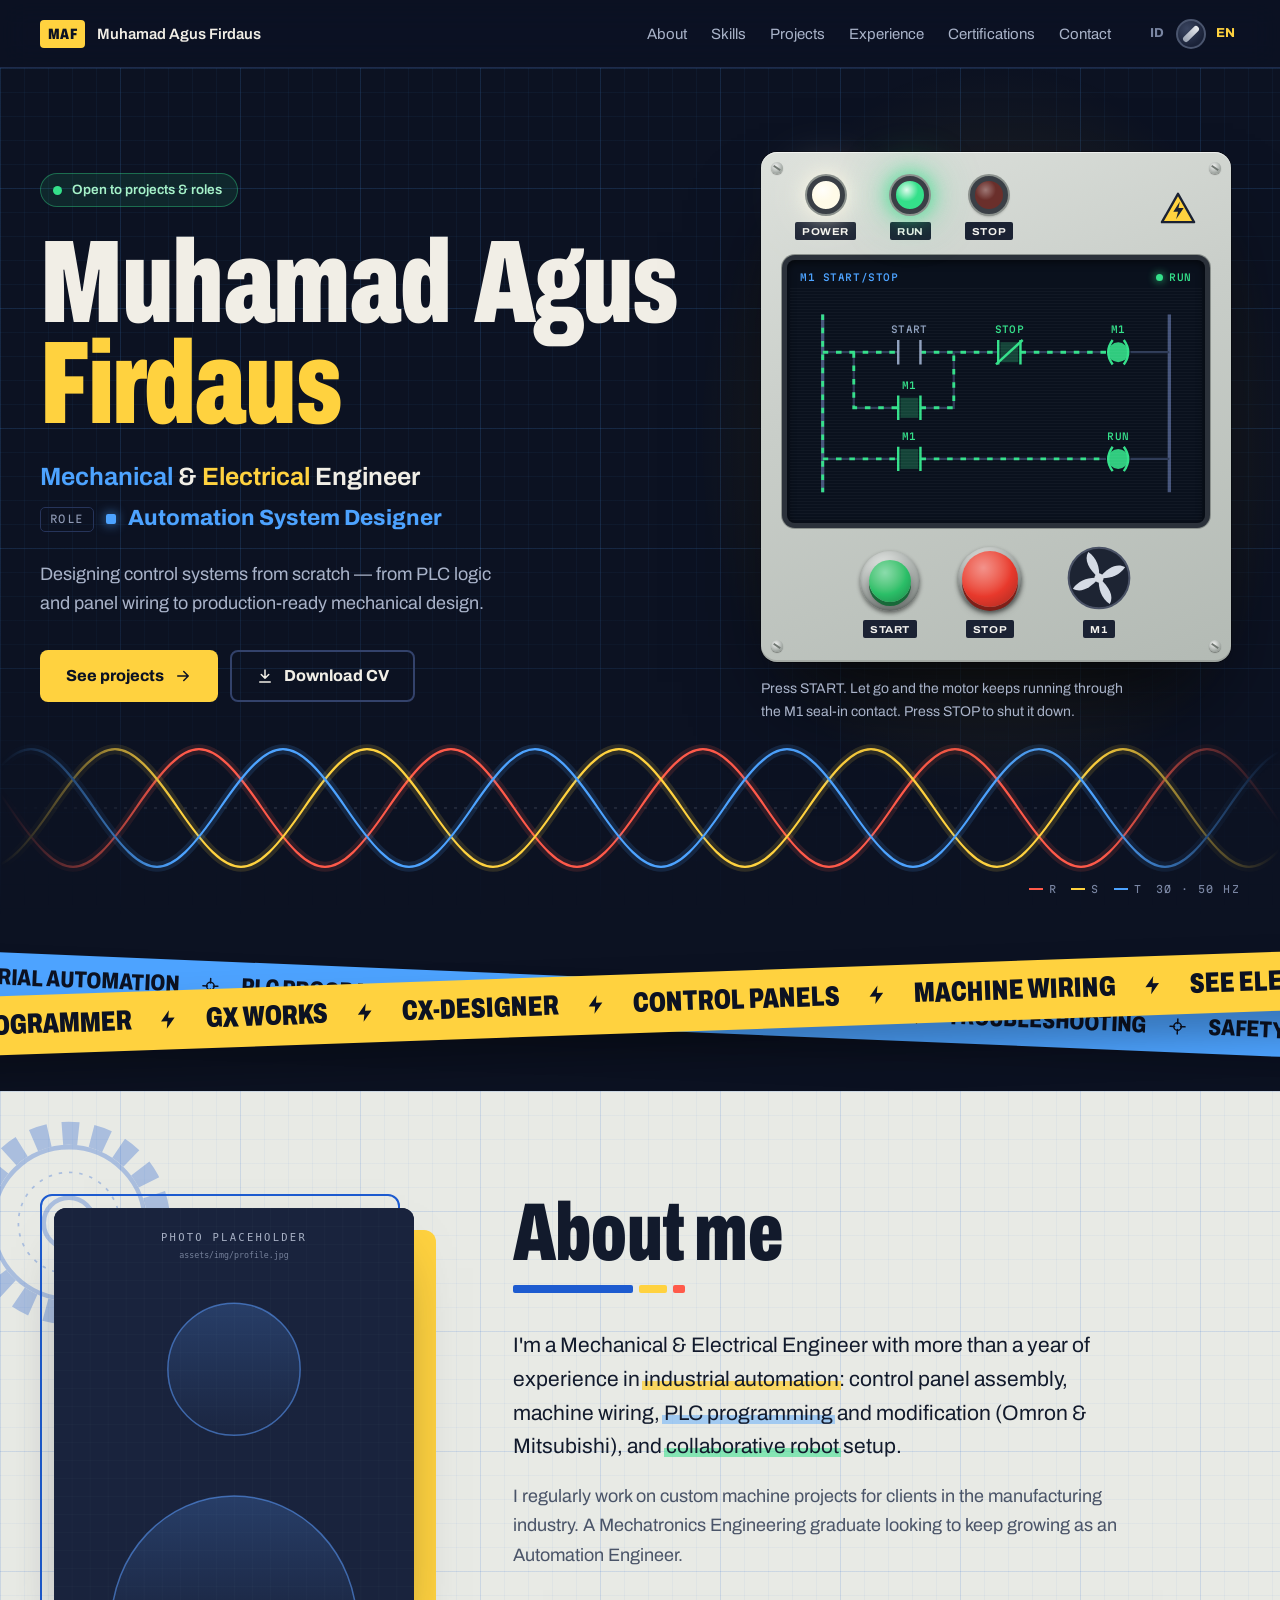
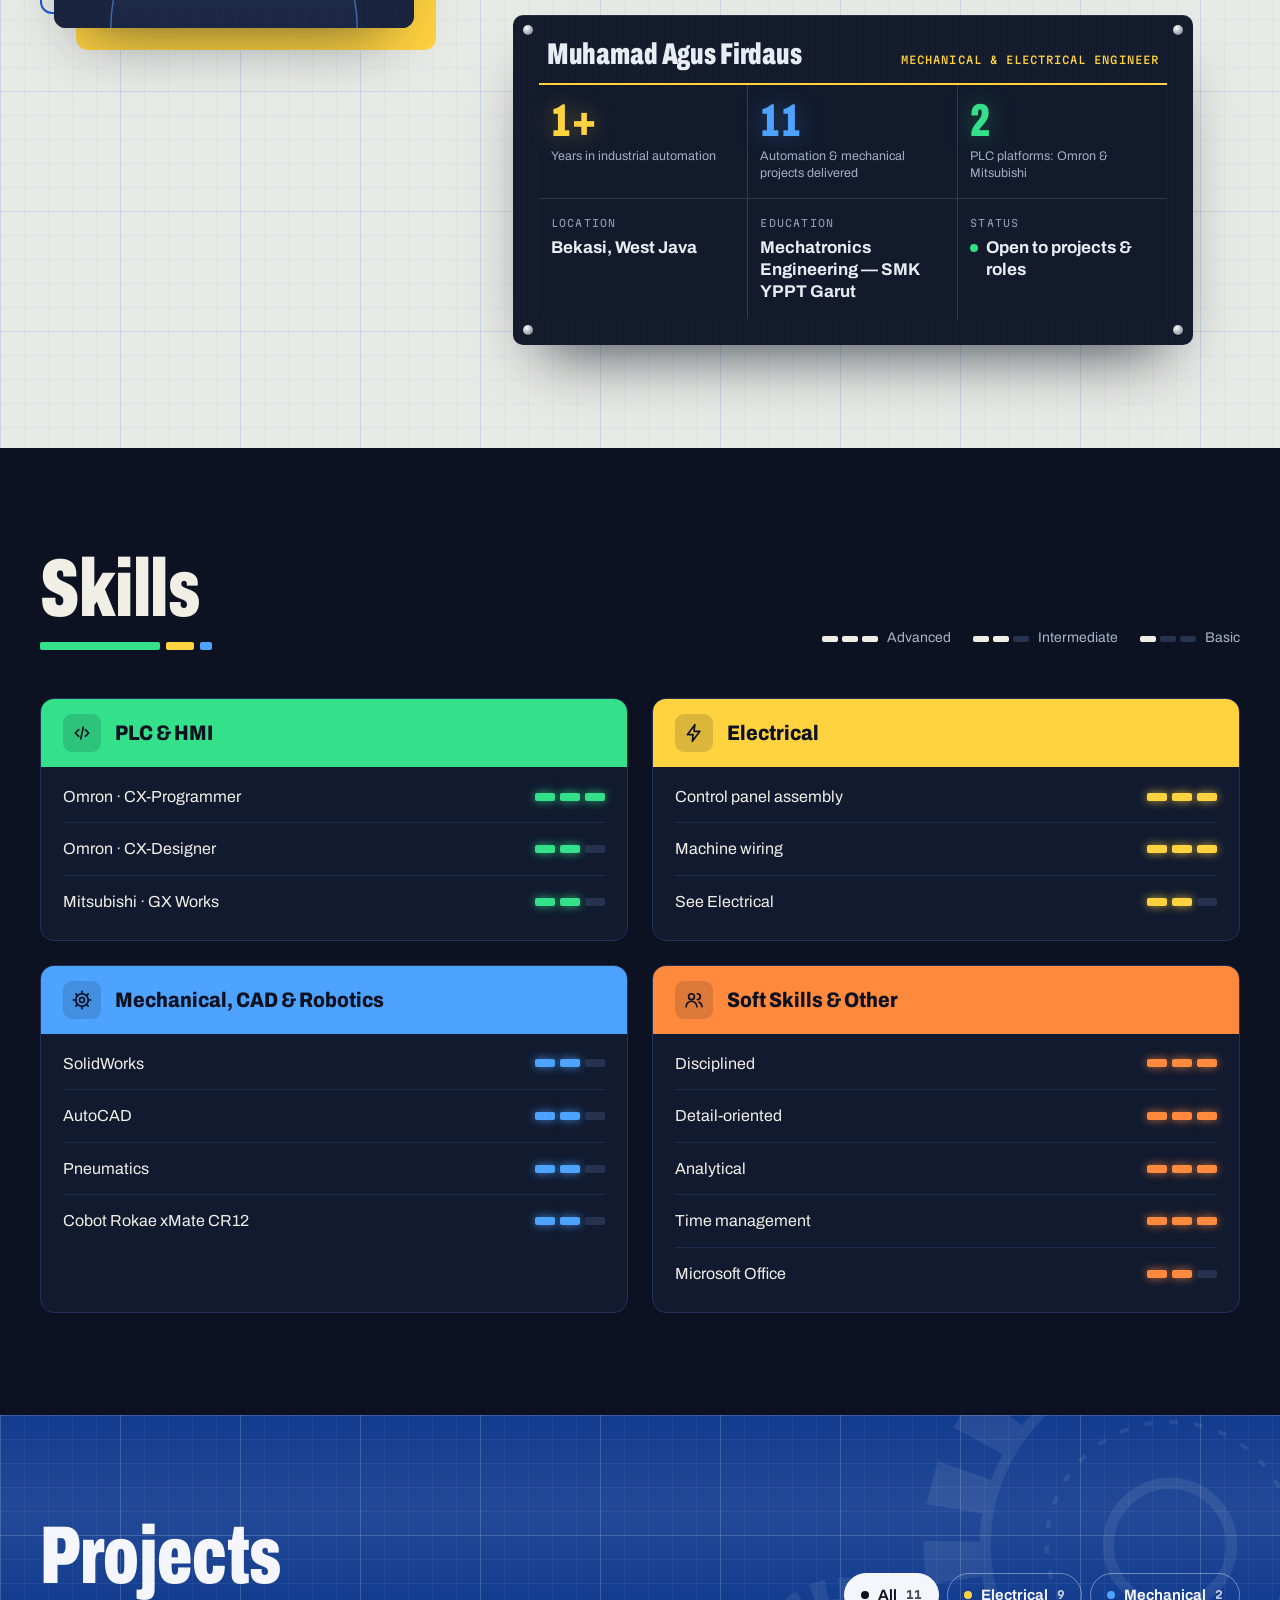
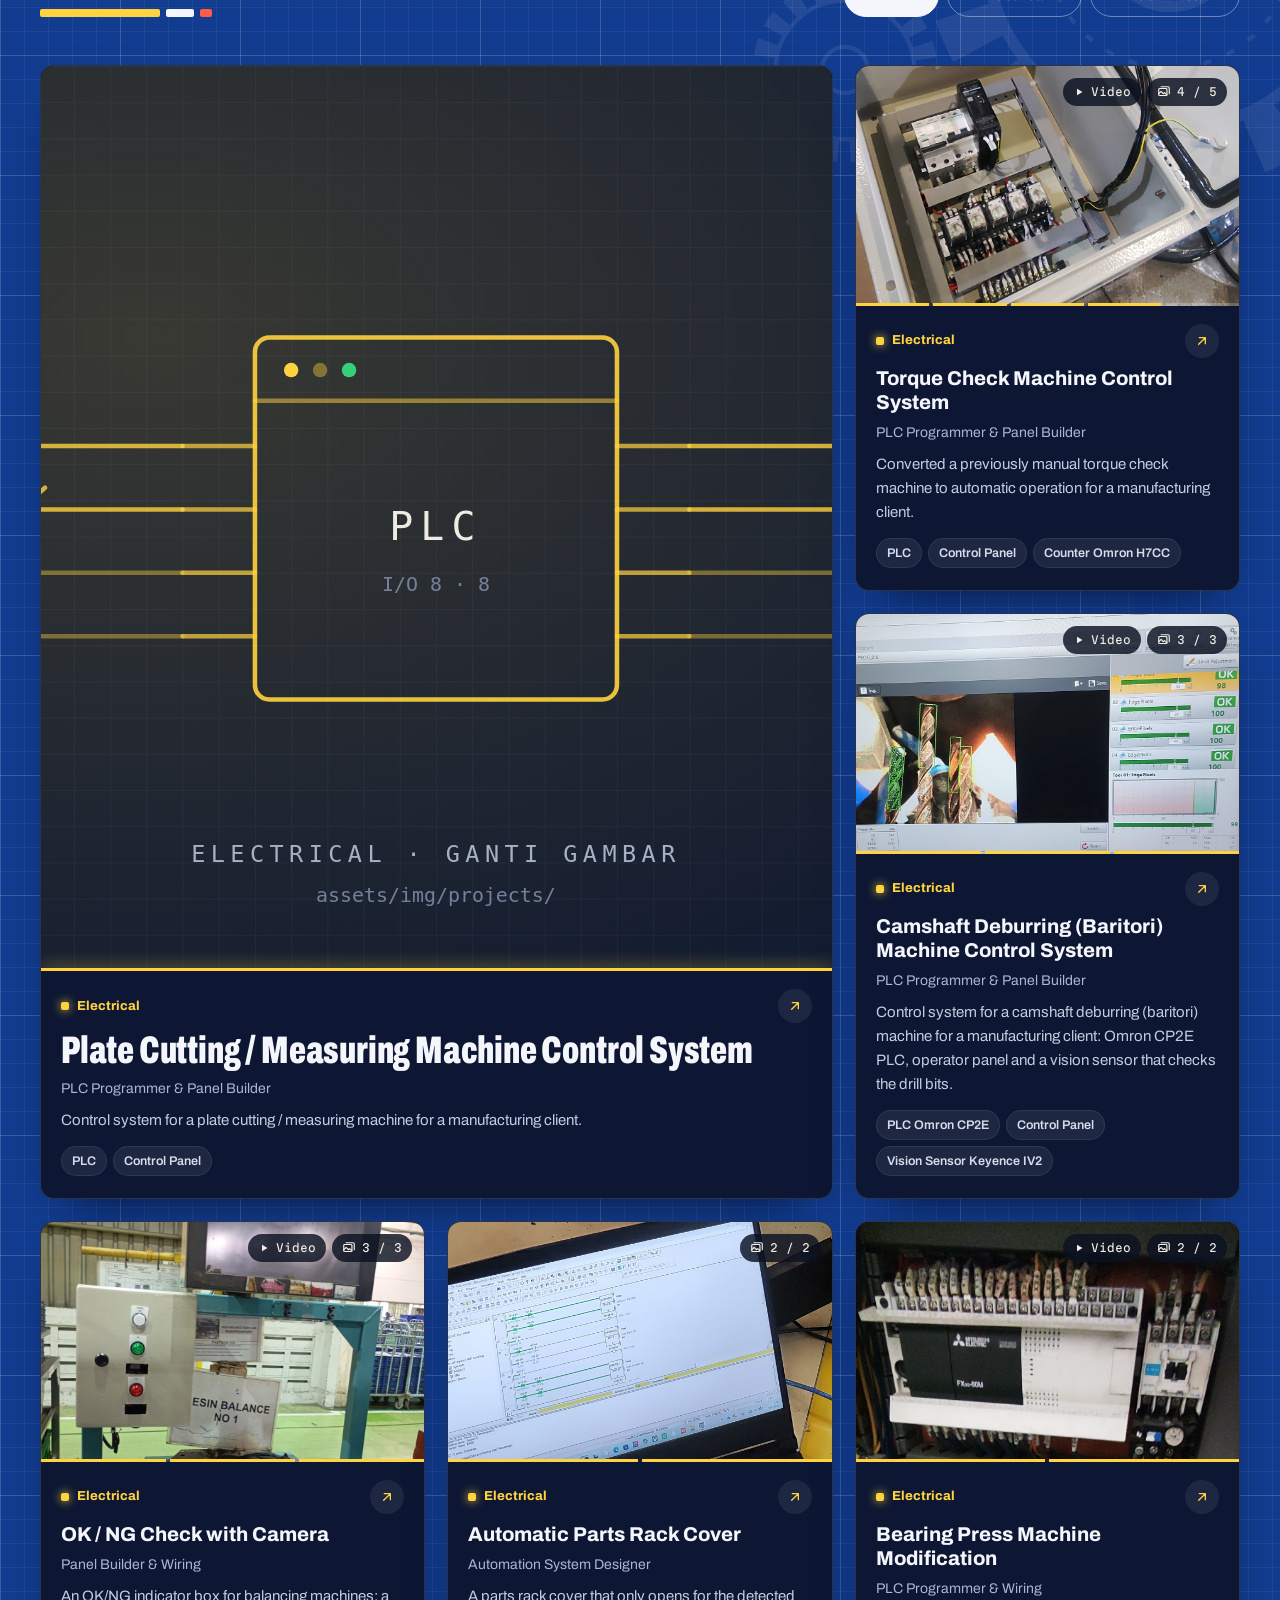
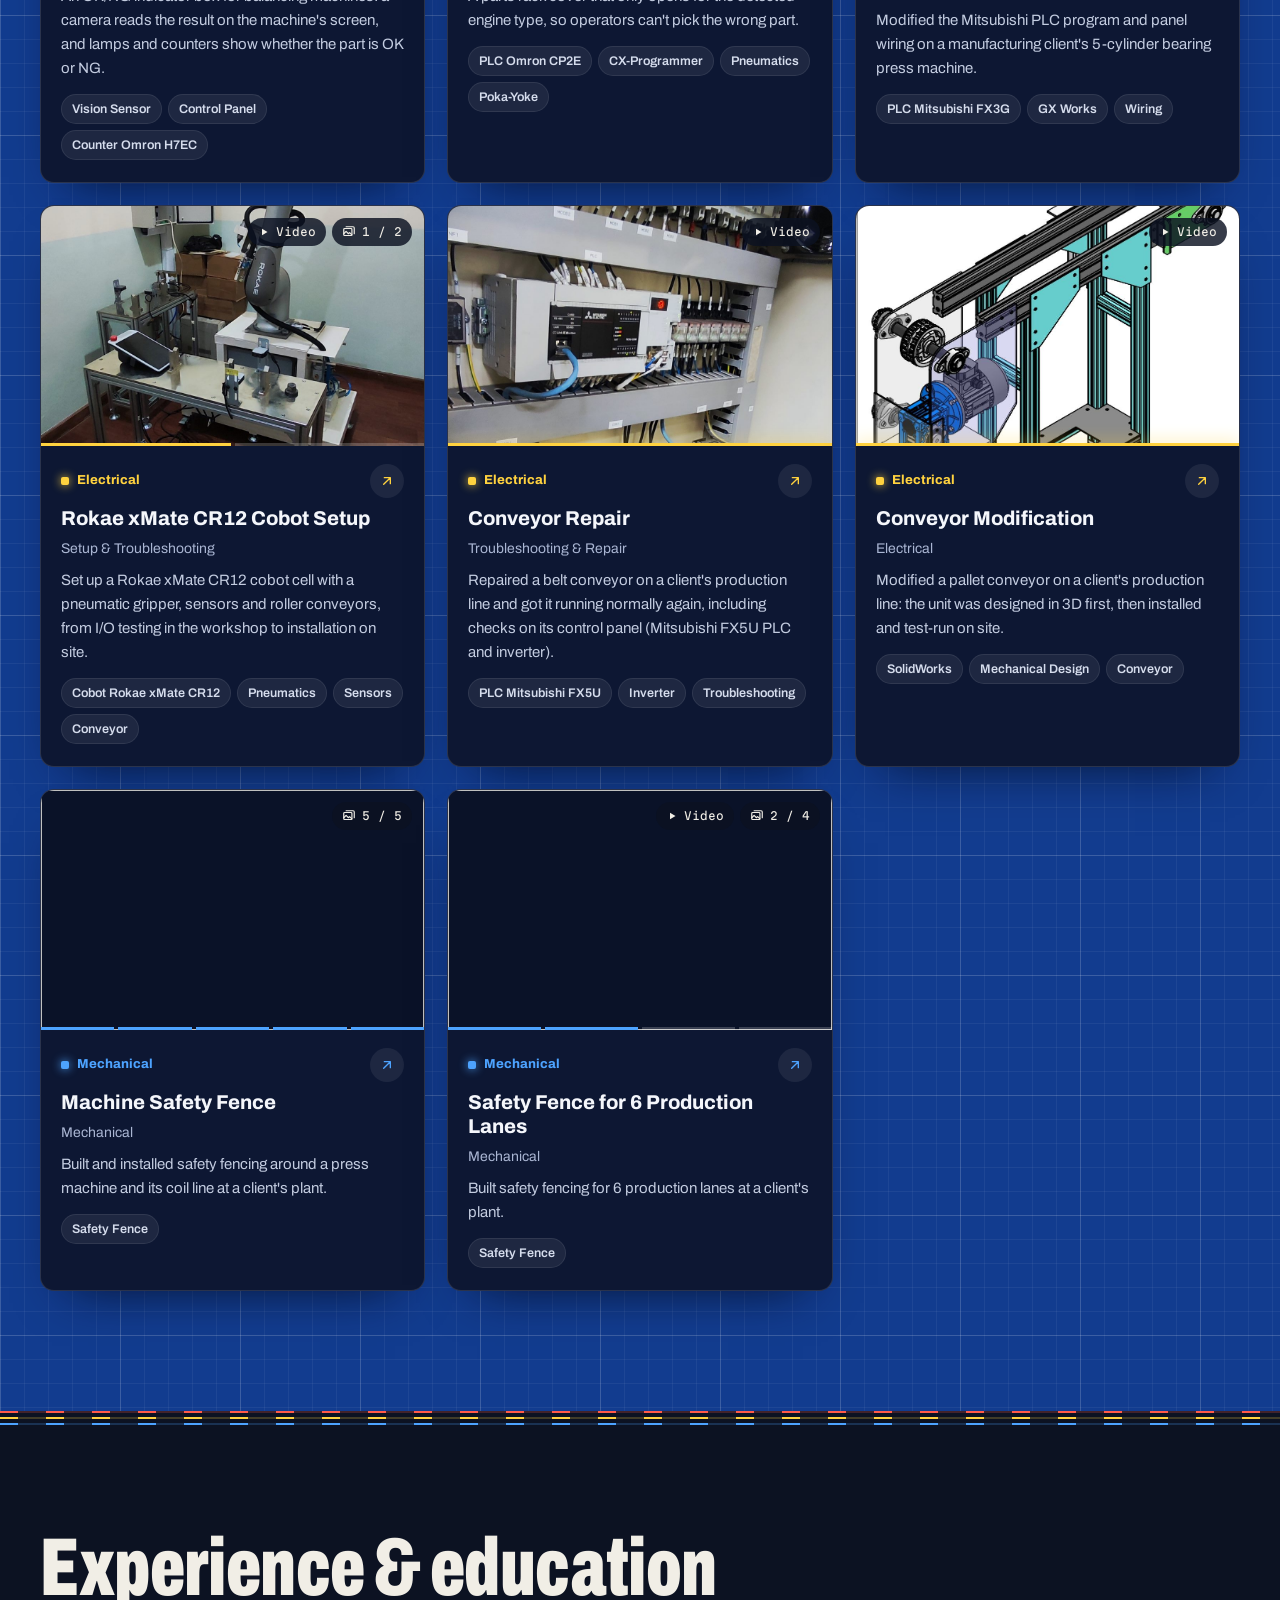
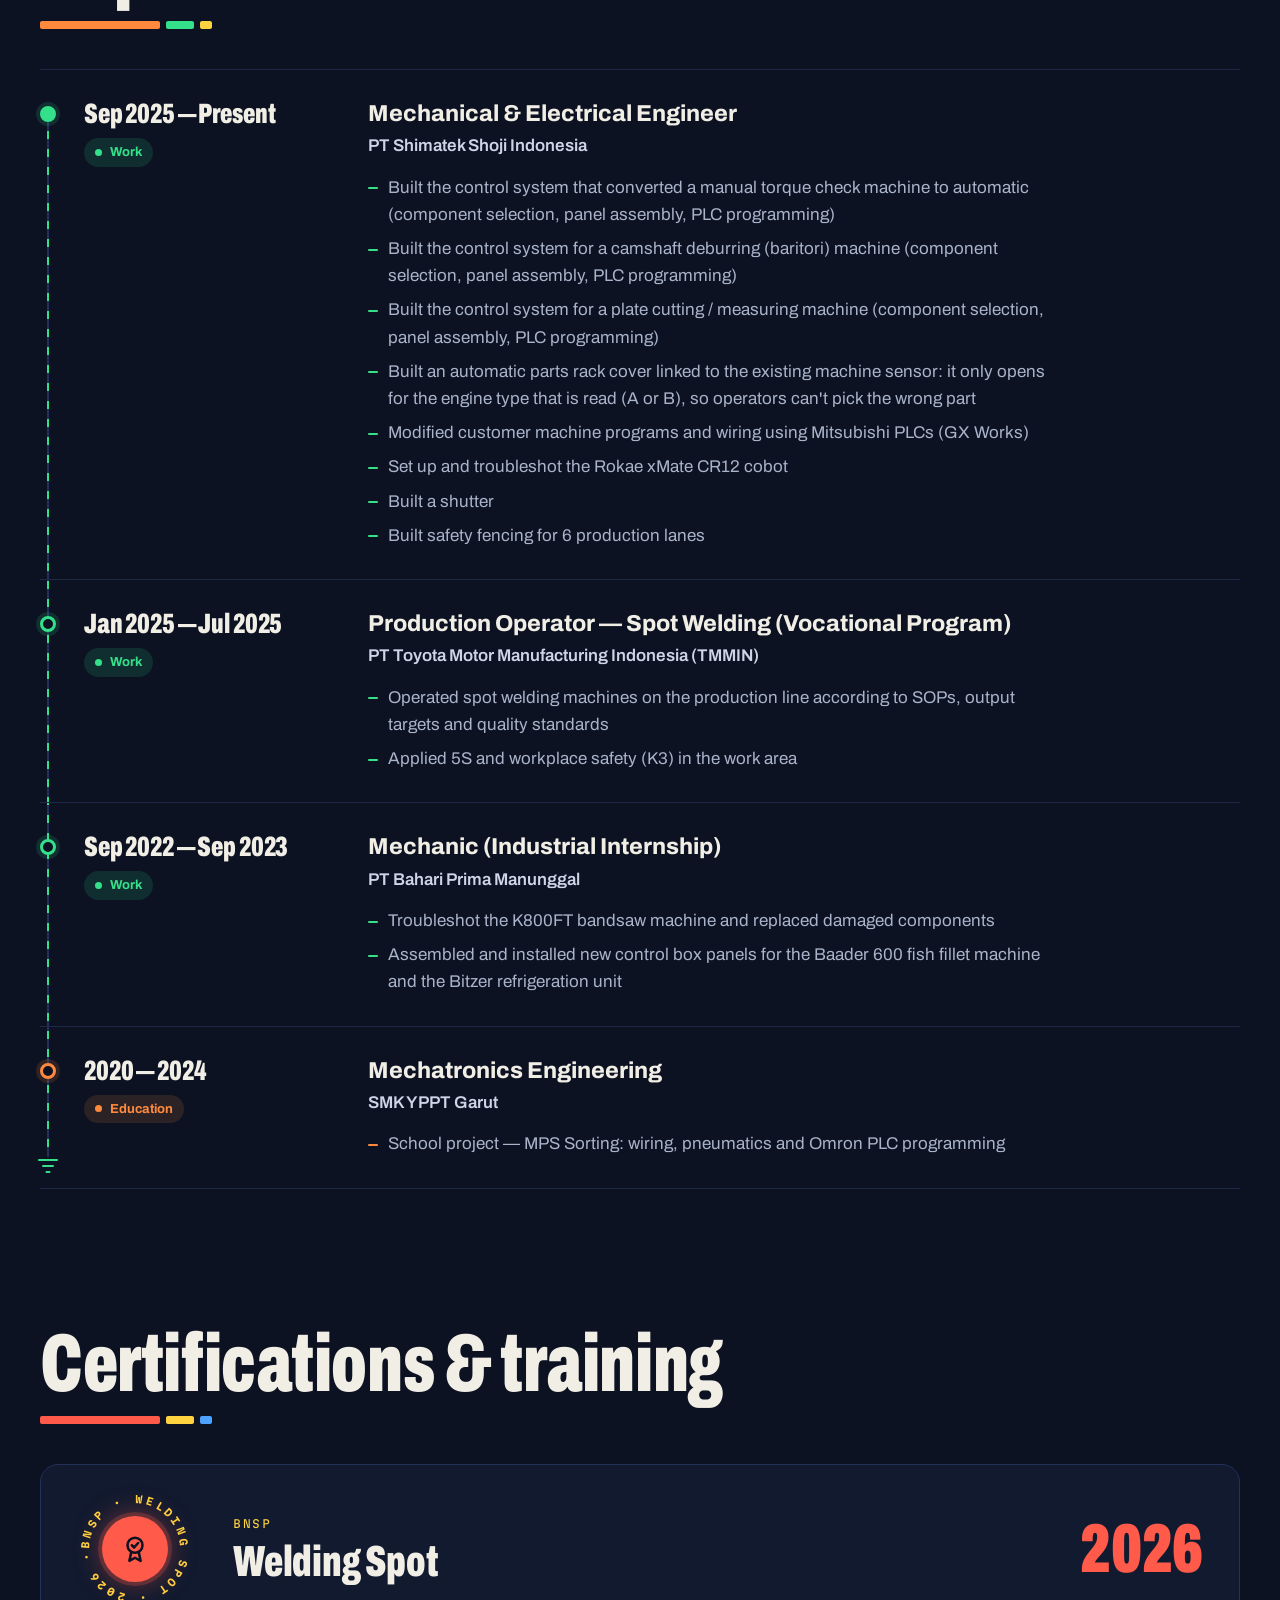
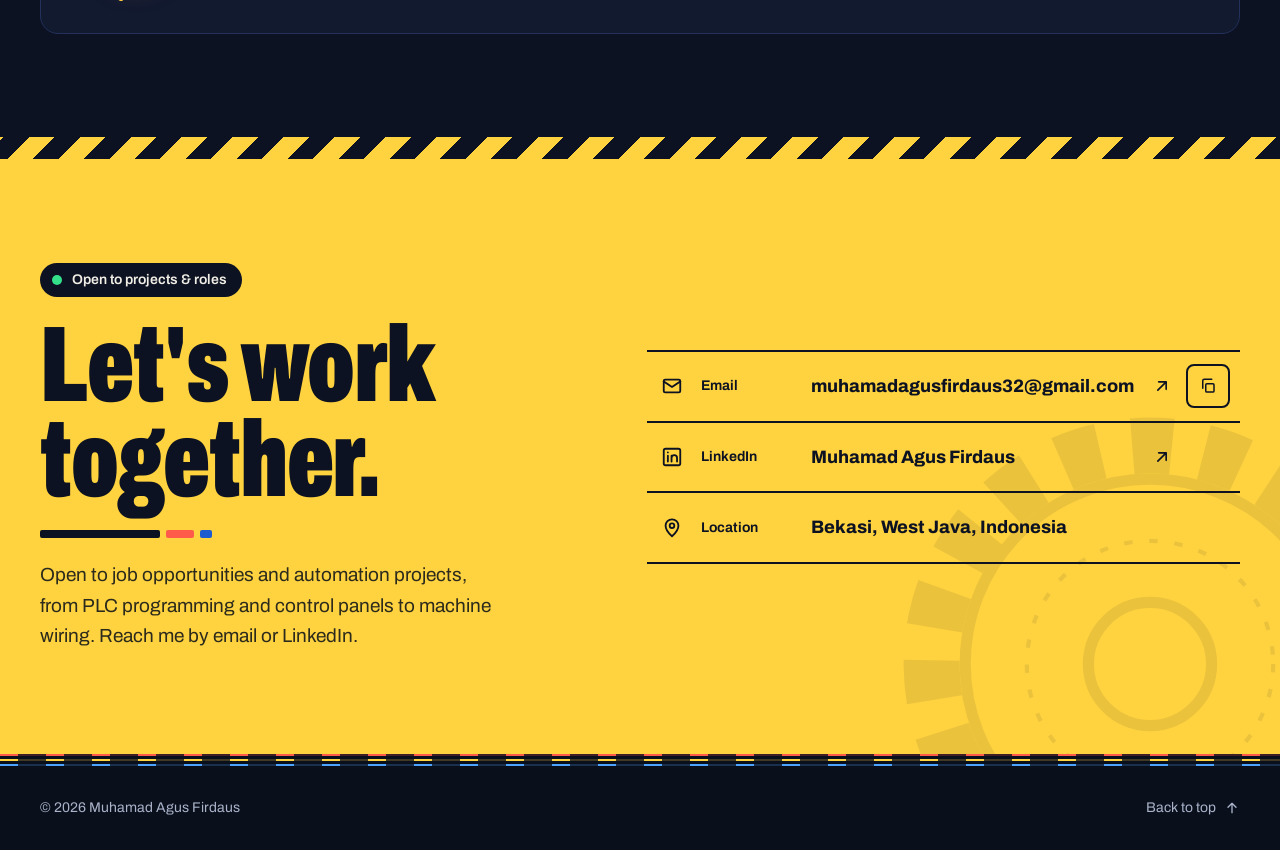
==== index.html @ d61f1f88 "Website portofolio versi pertama" ====
<!doctype html>
<html lang="id">
<head>
  <meta charset="utf-8" />
  <meta name="viewport" content="width=device-width, initial-scale=1" />
  <title>Muhamad Agus Firdaus — Mechanical & Electrical Engineer</title>
  <meta name="description" content="Portofolio Mechanical & Electrical Engineer: PLC programming, perancangan sistem otomasi, dan desain mekanik SolidWorks." />
  <meta name="theme-color" content="#0c1222" />

  <!-- Open Graph (ganti URL & gambar setelah website online) -->
  <meta property="og:type" content="website" />
  <meta property="og:title" content="Muhamad Agus Firdaus — Mechanical & Electrical Engineer" />
  <meta property="og:description" content="PLC programming, perancangan sistem otomasi, dan desain mekanik SolidWorks." />
  <meta property="og:image" content="assets/img/project-electrical.svg" />
  <meta name="twitter:card" content="summary_large_image" />

  <link rel="icon" href="assets/img/favicon.svg" type="image/svg+xml" />
  <!-- Font disimpan di assets/fonts/ (bukan dari internet) supaya website tetap tampil benar saat dibuka offline -->
  <link rel="stylesheet" href="css/fonts.css" />
  <link rel="stylesheet" href="css/style.css" />
</head>
<body>
  <a class="skip-link" href="#main" data-i18n="skip">Lewati ke konten</a>

  <!-- ===================== NAVBAR ===================== -->
  <header class="nav" id="nav">
    <div class="wrap nav-inner">
      <a href="#home" class="brand" aria-label="Home">
        <span class="brand-tag" id="brand-tag">MAF</span>
        <span class="brand-name" id="brand-name">Muhamad Agus Firdaus</span>
      </a>

      <!-- tiap link punya warna garis bawah sendiri (c-*) -->
      <nav class="nav-links" id="nav-links" aria-label="Menu">
        <a href="#about" class="c-blue" data-section="about" data-i18n="nav_about">Tentang</a>
        <a href="#skills" class="c-green" data-section="skills" data-i18n="nav_skills">Keahlian</a>
        <a href="#projects" class="c-volt" data-section="projects" data-i18n="nav_projects">Project</a>
        <a href="#experience" class="c-orange" data-section="experience" data-i18n="nav_experience">Pengalaman</a>
        <a href="#certifications" class="c-red" data-section="certifications" data-i18n="nav_certs">Sertifikasi</a>
        <a href="#contact" class="c-volt" data-section="contact" data-i18n="nav_contact">Kontak</a>
      </nav>

      <div class="nav-actions">
        <!-- selector switch 2 posisi untuk bahasa -->
        <div class="selector" id="selector" role="group" aria-label="Bahasa / Language">
          <button type="button" data-lang="id" aria-pressed="true">ID</button>
          <button type="button" class="knob" id="knob" tabindex="-1" aria-hidden="true"><span></span></button>
          <button type="button" data-lang="en" aria-pressed="false">EN</button>
        </div>
        <button class="burger" id="burger" type="button" aria-expanded="false" aria-controls="nav-links" data-i18n-aria="menu">
          <span></span><span></span>
        </button>
      </div>
    </div>
    <!-- progress scroll, warna 3 fasa R-S-T -->
    <div class="progress" id="progress" aria-hidden="true"></div>
  </header>

  <main id="main">
    <!-- ===================== HERO ===================== -->
    <section id="home" class="hero">
      <div class="hero-bg" aria-hidden="true"></div>

      <!-- gelombang sinus 3 fasa R-S-T, digeser 120° satu sama lain -->
      <div class="waves" aria-hidden="true">
        <svg viewBox="0 0 1440 200" preserveAspectRatio="xMidYMid slice">
          <path class="wv-axis" d="M0 100H1440"/>
          <g>
            <path class="wv glow wv-r" d="M0 100c51-74.7 69-74.7 120 0s69 74.7 120 0s69-74.7 120 0s69 74.7 120 0s69-74.7 120 0s69 74.7 120 0s69-74.7 120 0s69 74.7 120 0s69-74.7 120 0s69 74.7 120 0s69-74.7 120 0s69 74.7 120 0s69-74.7 120 0s69 74.7 120 0s69-74.7 120 0s69 74.7 120 0"/>
            <path class="wv wv-r" d="M0 100c51-74.7 69-74.7 120 0s69 74.7 120 0s69-74.7 120 0s69 74.7 120 0s69-74.7 120 0s69 74.7 120 0s69-74.7 120 0s69 74.7 120 0s69-74.7 120 0s69 74.7 120 0s69-74.7 120 0s69 74.7 120 0s69-74.7 120 0s69 74.7 120 0s69-74.7 120 0s69 74.7 120 0"/>
          </g>
          <g transform="translate(-80 0)">
            <path class="wv glow wv-s" d="M0 100c51-74.7 69-74.7 120 0s69 74.7 120 0s69-74.7 120 0s69 74.7 120 0s69-74.7 120 0s69 74.7 120 0s69-74.7 120 0s69 74.7 120 0s69-74.7 120 0s69 74.7 120 0s69-74.7 120 0s69 74.7 120 0s69-74.7 120 0s69 74.7 120 0s69-74.7 120 0s69 74.7 120 0"/>
            <path class="wv wv-s" d="M0 100c51-74.7 69-74.7 120 0s69 74.7 120 0s69-74.7 120 0s69 74.7 120 0s69-74.7 120 0s69 74.7 120 0s69-74.7 120 0s69 74.7 120 0s69-74.7 120 0s69 74.7 120 0s69-74.7 120 0s69 74.7 120 0s69-74.7 120 0s69 74.7 120 0s69-74.7 120 0s69 74.7 120 0"/>
          </g>
          <g transform="translate(-160 0)">
            <path class="wv glow wv-t" d="M0 100c51-74.7 69-74.7 120 0s69 74.7 120 0s69-74.7 120 0s69 74.7 120 0s69-74.7 120 0s69 74.7 120 0s69-74.7 120 0s69 74.7 120 0s69-74.7 120 0s69 74.7 120 0s69-74.7 120 0s69 74.7 120 0s69-74.7 120 0s69 74.7 120 0s69-74.7 120 0s69 74.7 120 0"/>
            <path class="wv wv-t" d="M0 100c51-74.7 69-74.7 120 0s69 74.7 120 0s69-74.7 120 0s69 74.7 120 0s69-74.7 120 0s69 74.7 120 0s69-74.7 120 0s69 74.7 120 0s69-74.7 120 0s69 74.7 120 0s69-74.7 120 0s69 74.7 120 0s69-74.7 120 0s69 74.7 120 0s69-74.7 120 0s69 74.7 120 0"/>
          </g>
        </svg>
      </div>
      <div class="phase-legend" aria-hidden="true">
        <span><i class="ph-r"></i>R</span><span><i class="ph-s"></i>S</span><span><i class="ph-t"></i>T</span><span>3Ø · 50 HZ</span>
      </div>

      <div class="wrap hero-grid">
        <div class="hero-copy">
          <p class="hero-chip" id="hero-chip" hidden><span class="dot"></span><span id="hero-chip-text"></span></p>
          <h1 class="hero-name" id="hero-name">Muhamad Agus Firdaus</h1>
          <div class="hero-sub">
            <p class="hero-title" id="hero-title"></p>
            <div class="hero-role" id="hero-role">
              <span class="role-tag" data-i18n="role_label">PERAN</span>
              <span class="role-now">
                <span class="role-led c0" id="role-led" aria-hidden="true"></span>
                <span class="roller"><span class="roller-track" id="roller-track"></span></span>
              </span>
            </div>
          </div>
          <p class="hero-lead" id="hero-tagline"></p>
          <div class="hero-cta">
            <a href="#projects" class="btn btn-volt"><span data-i18n="btn_projects">Lihat project</span><svg class="ic" viewBox="0 0 24 24" aria-hidden="true"><path d="M5 12h14M13 6l6 6-6 6"/></svg></a>
            <a href="#" id="cv-btn" class="btn btn-line" download><svg class="ic" viewBox="0 0 24 24" aria-hidden="true"><path d="M12 4v11M7 10l5 5 5-5M5 20h14"/></svg><span data-i18n="btn_cv">Download CV</span></a>
          </div>
        </div>

        <!-- Pintu panel kontrol: interaktif -->
        <div class="panel-col">
          <div class="panel-wrap">
            <div class="panel-glow" aria-hidden="true"></div>
            <div class="panel" id="panel">
              <span class="sheen" aria-hidden="true"></span>
              <i class="screw s1"></i><i class="screw s2"></i><i class="screw s3"></i><i class="screw s4"></i>

              <div class="panel-top">
                <div class="lamps">
                  <div class="lamp lamp-white" data-lamp="power"><span class="bulb"></span><span class="plate">POWER</span></div>
                  <div class="lamp lamp-green" data-lamp="run"><span class="bulb"></span><span class="plate">RUN</span></div>
                  <div class="lamp lamp-red" data-lamp="stop"><span class="bulb"></span><span class="plate">STOP</span></div>
                </div>
                <svg class="warn-sign" viewBox="0 0 40 36" aria-hidden="true">
                  <path class="warn-tri" d="M20 3 37 33H3z"/>
                  <path class="warn-bolt" d="M22 11 15 22h5l-2 8 8-12h-5.5l1.5-7z"/>
                </svg>
              </div>

              <div class="hmi">
                <div class="hmi-bar"><span>M1 START/STOP</span><span id="hmi-state">STOP</span></div>
                <div class="hmi-screen" id="ladder" role="img" data-i18n-aria="ladder_alt"></div>
              </div>

              <div class="controls">
                <button type="button" class="pb pb-green" id="pb-start" aria-describedby="panel-hint">
                  <span class="pb-ring"><span class="pb-cap"></span></span>
                  <span class="plate">START</span>
                </button>
                <button type="button" class="pb pb-red" id="pb-stop" aria-describedby="panel-hint">
                  <span class="pb-ring"><span class="pb-cap"></span></span>
                  <span class="plate">STOP</span>
                </button>
                <div class="motor" aria-hidden="true">
                  <svg viewBox="0 0 100 100" class="fan">
                    <circle cx="50" cy="50" r="46" class="fan-housing"/>
                    <g id="fan-rotor">
                      <path d="M50 50 C 44 30, 46 14, 58 8 C 64 22, 60 38, 50 50Z"/>
                      <path d="M50 50 C 44 30, 46 14, 58 8 C 64 22, 60 38, 50 50Z" transform="rotate(90 50 50)"/>
                      <path d="M50 50 C 44 30, 46 14, 58 8 C 64 22, 60 38, 50 50Z" transform="rotate(180 50 50)"/>
                      <path d="M50 50 C 44 30, 46 14, 58 8 C 64 22, 60 38, 50 50Z" transform="rotate(270 50 50)"/>
                      <circle cx="50" cy="50" r="7" class="fan-hub"/>
                    </g>
                  </svg>
                  <span class="plate">M1</span>
                </div>
              </div>
            </div>
            <p class="panel-hint" id="panel-hint" data-i18n="panel_hint"></p>
          </div>
        </div>
      </div>
    </section>

    <!-- ===================== PITA BERJALAN ===================== -->
    <section class="ticker" id="ticker" data-i18n-aria="ticker_label">
      <div class="tk tk-back" id="tk-back-band" aria-hidden="true"><div class="tk-track" id="tk-back"></div></div>
      <div class="tk tk-front"><div class="tk-track" id="tk-front"></div></div>
    </section>

    <!-- ===================== ABOUT ===================== -->
    <section id="about" class="about">
      <div class="about-bg" aria-hidden="true"></div>
      <div class="wrap about-grid">
        <figure class="portrait rv" data-rv="about-photo">
          <div class="gear gear-portrait" aria-hidden="true">
            <svg viewBox="0 0 200 200"><circle cx="100" cy="100" r="78" class="gear-teeth"/><circle cx="100" cy="100" r="66" class="gear-ring"/><circle cx="100" cy="100" r="44" class="gear-dash"/><circle cx="100" cy="100" r="22" class="gear-ring"/></svg>
          </div>
          <span class="portrait-block" aria-hidden="true"></span>
          <span class="portrait-line" aria-hidden="true"></span>
          <img id="about-photo" src="assets/img/profile-placeholder.svg" alt="" width="480" height="560" />
        </figure>
        <div class="about-body">
          <div class="sec-head-block rv" data-rv="about-head">
            <h2 class="sec-title" data-i18n="sec_about">Tentang saya</h2>
            <div class="code-bar cb-about" aria-hidden="true"><i></i><i></i><i></i></div>
          </div>
          <div class="about-text rv" id="about-paras" data-rv="about-text"></div>

          <!-- rating plate seperti nameplate motor; angkanya "dikocok" saat muncul -->
          <div class="rating-plate rv" id="rating-plate" data-rv="about-plate">
            <i class="rivet r1"></i><i class="rivet r2"></i><i class="rivet r3"></i><i class="rivet r4"></i>
            <div class="rp-head">
              <span class="rp-name" id="rp-name"></span>
              <span class="rp-type" id="rp-type"></span>
            </div>
            <dl class="rp-grid" id="rp-grid"></dl>
          </div>
        </div>
      </div>
    </section>

    <!-- ===================== SKILLS ===================== -->
    <section id="skills" class="section skills-sec">
      <div class="wrap">
        <div class="sec-head">
          <div class="sec-head-block rv" data-rv="skills-head">
            <h2 class="sec-title" data-i18n="sec_skills">Keahlian</h2>
            <div class="code-bar cb-skills" aria-hidden="true"><i></i><i></i><i></i></div>
          </div>
          <div class="legend" id="level-legend"></div>
        </div>
        <div class="skills rvp" id="skills-grid" data-rv="skills-grid"></div>
      </div>
    </section>

    <!-- ===================== PROJECTS (kertas blueprint) ===================== -->
    <section id="projects" class="projects-sec">
      <div class="projects-bg" aria-hidden="true"></div>
      <div class="scan" aria-hidden="true"></div>
      <div class="gear gear-big" aria-hidden="true">
        <svg viewBox="0 0 200 200"><circle cx="100" cy="100" r="78" class="gear-teeth"/><circle cx="100" cy="100" r="66" class="gear-ring"/><circle cx="100" cy="100" r="44" class="gear-dash"/><circle cx="100" cy="100" r="22" class="gear-ring"/></svg>
      </div>
      <div class="gear gear-small" aria-hidden="true">
        <svg viewBox="0 0 200 200"><circle cx="100" cy="100" r="78" class="gear-teeth"/><circle cx="100" cy="100" r="66" class="gear-ring"/><circle cx="100" cy="100" r="22" class="gear-ring"/></svg>
      </div>
      <div class="wrap">
        <div class="sec-head">
          <div class="sec-head-block rv" data-rv="proj-head">
            <h2 class="sec-title" data-i18n="sec_projects">Project</h2>
            <div class="code-bar cb-proj" aria-hidden="true"><i></i><i></i><i></i></div>
          </div>
          <div class="filters" id="filters" role="group" data-i18n-aria="filter_label"></div>
        </div>
        <div class="projects rv" id="projects-grid" data-rv="proj-grid"></div>
        <p class="empty-note" id="projects-empty" hidden></p>
      </div>
    </section>

    <!-- ===================== EXPERIENCE ===================== -->
    <section id="experience" class="exp-sec">
      <div class="bus" aria-hidden="true"><i></i><i></i><i></i></div>
      <div class="wrap">
        <div class="sec-head-block rv" data-rv="exp-head">
          <h2 class="sec-title" data-i18n="sec_experience">Pengalaman & pendidikan</h2>
          <div class="code-bar cb-exp" aria-hidden="true"><i></i><i></i><i></i></div>
        </div>
        <!-- kabel timeline "dialiri arus", berakhir di simbol ground -->
        <div class="timeline-wrap rvp" data-rv="exp-list">
          <div class="wire" aria-hidden="true"><span></span></div>
          <svg class="ground" viewBox="0 0 20 14" aria-hidden="true"><path d="M1 1h18M5 7h10M8.5 13h3"/></svg>
          <ol class="timeline" id="timeline"></ol>
        </div>
      </div>
    </section>

    <!-- ===================== CERTIFICATIONS ===================== -->
    <section id="certifications" class="cert-sec">
      <div class="wrap">
        <div class="sec-head-block rv" data-rv="cert-head">
          <h2 class="sec-title" data-i18n="sec_certs">Sertifikasi & pelatihan</h2>
          <div class="code-bar cb-cert" aria-hidden="true"><i></i><i></i><i></i></div>
        </div>
        <ul class="certs" id="certs-grid"></ul>
      </div>
    </section>

    <!-- ===================== CONTACT (blok kuning) ===================== -->
    <section id="contact" class="contact">
      <div class="hazard" aria-hidden="true"></div>
      <div class="gear gear-contact" aria-hidden="true">
        <svg viewBox="0 0 200 200"><circle cx="100" cy="100" r="78" class="gear-teeth"/><circle cx="100" cy="100" r="66" class="gear-ring"/><circle cx="100" cy="100" r="44" class="gear-dash"/><circle cx="100" cy="100" r="22" class="gear-ring"/></svg>
      </div>
      <div class="wrap contact-grid">
        <div class="contact-left rv" data-rv="contact-left">
          <p class="contact-status" id="contact-status" hidden></p>
          <h2 class="contact-title" data-i18n="contact_title"></h2>
          <div class="code-bar cb-contact" aria-hidden="true"><i></i><i></i><i></i></div>
          <p class="contact-lead" data-i18n="contact_lead"></p>
        </div>
        <ul class="contact-list rv" id="contact-list" data-rv="contact-list"></ul>
      </div>
    </section>
  </main>

  <footer class="footer">
    <div class="bus" aria-hidden="true"><i></i><i></i><i></i></div>
    <div class="wrap footer-inner">
      <p id="footer-copy"></p>
      <a href="#home" class="to-top"><span data-i18n="back_top">Kembali ke atas</span><svg class="ic" viewBox="0 0 24 24" aria-hidden="true"><path d="M12 19V5M6 11l6-6 6 6"/></svg></a>
    </div>
  </footer>

  <!-- ===================== PROJECT MODAL ===================== -->
  <div class="modal" id="modal" hidden>
    <div class="modal-backdrop" data-close></div>
    <div class="modal-dialog" role="dialog" aria-modal="true" aria-labelledby="modal-title" tabindex="-1">
      <button class="modal-close" type="button" data-close data-i18n-aria="modal_close">
        <svg class="ic" viewBox="0 0 24 24" aria-hidden="true"><path d="M6 6l12 12M18 6 6 18"/></svg>
      </button>
      <div id="modal-content"></div>
    </div>
  </div>

  <div class="toast" id="toast" role="status" aria-live="polite"></div>

  <!-- Urutan penting: data → teks UI → logic. Bukan ES module supaya jalan dari file:// -->
  <script src="js/data.js"></script>
  <script src="js/i18n.js"></script>
  <script src="js/main.js"></script>
</body>
</html>
---- css/fonts.css ----
/* =====================================================================
   FONT — disimpan di assets/fonts/, bukan diambil dari internet, supaya
   website tampil sama persis walau dibuka tanpa koneksi (mis. langsung
   dari flashdisk). Kedua font berlisensi SIL Open Font License; teks
   lisensinya ada di assets/fonts/OFL-*.txt.
   ===================================================================== */

/* Archivo: font variabel, tebal 300–900 dan lebar 62%–125% dalam satu file */
@font-face {
  font-family: "Archivo"; font-style: normal; font-weight: 300 900; font-stretch: 62% 125%; font-display: swap;
  src: url("../assets/fonts/archivo-latin-ext.woff2") format("woff2");
  unicode-range: U+0100-02BA, U+02BD-02C5, U+02C7-02CC, U+02CE-02D7, U+02DD-02FF, U+0304, U+0308, U+0329, U+1D00-1DBF, U+1E00-1E9F, U+1EF2-1EFF, U+2020, U+20A0-20AB, U+20AD-20C4, U+2113, U+2C60-2C7F, U+A720-A7FF;
}
@font-face {
  font-family: "Archivo"; font-style: normal; font-weight: 300 900; font-stretch: 62% 125%; font-display: swap;
  src: url("../assets/fonts/archivo-latin.woff2") format("woff2");
  unicode-range: U+0000-00FF, U+0131, U+0152-0153, U+02BB-02BC, U+02C6, U+02DA, U+02DC, U+0304, U+0308, U+0329, U+2000-206F, U+20AC, U+2122, U+2191, U+2193, U+2212, U+2215, U+FEFF, U+FFFD;
}

/* Martian Mono: satu file dipakai untuk tebal 400, 500, dan 700 */
@font-face {
  font-family: "Martian Mono"; font-style: normal; font-weight: 400; font-stretch: 100%; font-display: swap;
  src: url("../assets/fonts/martian-mono-latin-ext.woff2") format("woff2");
  unicode-range: U+0100-02BA, U+02BD-02C5, U+02C7-02CC, U+02CE-02D7, U+02DD-02FF, U+0304, U+0308, U+0329, U+1D00-1DBF, U+1E00-1E9F, U+1EF2-1EFF, U+2020, U+20A0-20AB, U+20AD-20C4, U+2113, U+2C60-2C7F, U+A720-A7FF;
}
@font-face {
  font-family: "Martian Mono"; font-style: normal; font-weight: 400; font-stretch: 100%; font-display: swap;
  src: url("../assets/fonts/martian-mono-latin.woff2") format("woff2");
  unicode-range: U+0000-00FF, U+0131, U+0152-0153, U+02BB-02BC, U+02C6, U+02DA, U+02DC, U+0304, U+0308, U+0329, U+2000-206F, U+20AC, U+2122, U+2191, U+2193, U+2212, U+2215, U+FEFF, U+FFFD;
}
@font-face {
  font-family: "Martian Mono"; font-style: normal; font-weight: 500; font-stretch: 100%; font-display: swap;
  src: url("../assets/fonts/martian-mono-latin-ext.woff2") format("woff2");
  unicode-range: U+0100-02BA, U+02BD-02C5, U+02C7-02CC, U+02CE-02D7, U+02DD-02FF, U+0304, U+0308, U+0329, U+1D00-1DBF, U+1E00-1E9F, U+1EF2-1EFF, U+2020, U+20A0-20AB, U+20AD-20C4, U+2113, U+2C60-2C7F, U+A720-A7FF;
}
@font-face {
  font-family: "Martian Mono"; font-style: normal; font-weight: 500; font-stretch: 100%; font-display: swap;
  src: url("../assets/fonts/martian-mono-latin.woff2") format("woff2");
  unicode-range: U+0000-00FF, U+0131, U+0152-0153, U+02BB-02BC, U+02C6, U+02DA, U+02DC, U+0304, U+0308, U+0329, U+2000-206F, U+20AC, U+2122, U+2191, U+2193, U+2212, U+2215, U+FEFF, U+FFFD;
}
@font-face {
  font-family: "Martian Mono"; font-style: normal; font-weight: 700; font-stretch: 100%; font-display: swap;
  src: url("../assets/fonts/martian-mono-latin-ext.woff2") format("woff2");
  unicode-range: U+0100-02BA, U+02BD-02C5, U+02C7-02CC, U+02CE-02D7, U+02DD-02FF, U+0304, U+0308, U+0329, U+1D00-1DBF, U+1E00-1E9F, U+1EF2-1EFF, U+2020, U+20A0-20AB, U+20AD-20C4, U+2113, U+2C60-2C7F, U+A720-A7FF;
}
@font-face {
  font-family: "Martian Mono"; font-style: normal; font-weight: 700; font-stretch: 100%; font-display: swap;
  src: url("../assets/fonts/martian-mono-latin.woff2") format("woff2");
  unicode-range: U+0000-00FF, U+0131, U+0152-0153, U+02BB-02BC, U+02C6, U+02DA, U+02DC, U+0304, U+0308, U+0329, U+2000-206F, U+20AC, U+2122, U+2191, U+2193, U+2212, U+2215, U+FEFF, U+FFFD;
}
---- css/style.css ----
/* =====================================================================
   TEMA "PANEL HIDUP" — warna diambil dari kabel 3 fasa dan sinyal panel:
   merah (R) · kuning (S) · biru (T), hijau RUN, oranye.
   Ganti warna cukup di :root.
   ===================================================================== */
:root {
  --ink: #0c1222;          /* dasar halaman: navy baja */
  --ink-2: #0a0f1c;        /* footer */
  --panel: #111a2f;        /* permukaan kartu */
  --line: #22305a;
  --line-2: #1c2846;
  --paper: #f1eee6;        /* teks utama */
  --muted: #a9b3c9;
  --dim: #7a86a3;
  --label: #8d98b3;

  --stop: #ff5a4a;         /* fasa R · STOP · sertifikasi */
  --volt: #ffd23f;         /* fasa S · electrical · aksen utama */
  --cad: #4da3ff;          /* fasa T · mechanical / CAD */
  --cad-deep: #1d5bd0;     /* biru untuk di atas latar terang */
  --run: #34e08a;          /* RUN · PLC · kerja */
  --orange: #ff8a3d;       /* pendidikan · soft skill */

  --steel: #e8eae5;        /* latar section Tentang */
  --steel-ink: #121a2c;    /* teks di latar terang + nameplate */
  --blueprint: #123c8f;    /* latar section Project (kertas blueprint) */
  --card-blue: #0d1733;    /* kartu project */

  --door: #c9cec9;         /* pintu panel RAL 7035 */
  --door-2: #b3bab4;

  --wrap: 1280px;
  --gut: clamp(16px, 4vw, 40px);
  --sec: clamp(72px, 8vw, 112px);

  --font: "Archivo", "Arial Narrow", system-ui, -apple-system, "Segoe UI", sans-serif;
  --mono: "Martian Mono", ui-monospace, SFMono-Regular, Menlo, Consolas, monospace;
  --ease: cubic-bezier(.2, .8, .2, 1);
  --slide-time: 4s;        /* lama tiap foto tampil di kartu project sebelum geser otomatis */
}

/* =====================================================================
   BASE
   ===================================================================== */
*, *::before, *::after { box-sizing: border-box; }
html { scroll-behavior: smooth; scroll-padding-top: 76px; -webkit-text-size-adjust: 100%; }
body {
  margin: 0; background: var(--ink); color: var(--paper);
  font-family: var(--font); font-size: 17px; line-height: 1.6;
  -webkit-font-smoothing: antialiased; overflow-x: hidden; overflow-x: clip;
}
body.no-scroll { overflow: hidden; }
img { max-width: 100%; display: block; }
a { color: inherit; text-decoration: none; }
button { font: inherit; color: inherit; cursor: pointer; }
h1, h2, h3, h4 { margin: 0; line-height: 1.1; }
p, figure { margin: 0; }
ul, ol { margin: 0; padding: 0; list-style: none; }
dl, dd { margin: 0; }
mark { background: none; color: inherit; }
[hidden] { display: none !important; }
::selection { background: var(--volt); color: var(--ink); }

.wrap { width: 100%; max-width: var(--wrap); margin: 0 auto; padding: 0 var(--gut); }
.sr-only { position: absolute; width: 1px; height: 1px; overflow: hidden; clip: rect(0 0 0 0); white-space: nowrap; }
:focus-visible { outline: 2px solid var(--volt); outline-offset: 3px; border-radius: 4px; }
.skip-link { position: fixed; left: 16px; top: -60px; z-index: 300; padding: 10px 16px; border-radius: 6px; background: var(--volt); color: var(--ink); font-weight: 700; transition: top .2s; }
.skip-link:focus { top: 12px; }
.ic { width: 18px; height: 18px; flex: none; fill: none; stroke: currentColor; stroke-width: 2; stroke-linecap: round; stroke-linejoin: round; }

/* judul pakai lebar sempit (condensed) dari sumbu wdth Archivo */
.hero-name, .sec-title, .contact-title, .rp-name, .rp-num, .tl-period, .card.featured h3, .m-body h3, .cert-name, .cert-year {
  font-stretch: 64%; font-weight: 850; letter-spacing: -.005em;
}

/* reveal saat scroll: dasar transisinya (keadaan tersembunyi ada di bagian REVEAL) */
.rv, .rv-c { transition: opacity .9s var(--ease), transform .9s var(--ease); }

/* =====================================================================
   NAV
   ===================================================================== */
.nav {
  position: sticky; top: 0; z-index: 100; height: 68px;
  background: rgba(12, 18, 34, .8); border-bottom: 1px solid rgba(38, 52, 90, .75);
  -webkit-backdrop-filter: blur(14px) saturate(140%); backdrop-filter: blur(14px) saturate(140%);
  animation: navIn .8s var(--ease) both;
}
.nav-inner { height: 100%; display: flex; align-items: center; gap: 20px; }
.brand { display: inline-flex; align-items: center; gap: 12px; margin-right: auto; min-height: 44px; }
.brand-tag {
  display: inline-grid; place-items: center; min-width: 40px; height: 28px; padding: 0 8px; border-radius: 4px;
  background: var(--volt); color: var(--ink); font-weight: 850; font-stretch: 75%; font-size: 15px; letter-spacing: .02em;
  transition: box-shadow .3s, transform .3s var(--ease);
}
.brand:hover .brand-tag { transform: rotate(-4deg); box-shadow: 0 0 0 4px color-mix(in srgb, var(--volt) 20%, transparent), 0 0 22px color-mix(in srgb, var(--volt) 55%, transparent); }
.brand-name { font-weight: 600; font-size: 15px; }

.nav-links { display: flex; gap: 2px; }
.nav-links a { --c: var(--volt); position: relative; padding: 10px 11px; font-size: 15px; color: var(--muted); transition: color .2s; }
.nav-links a::after {
  content: ""; position: absolute; left: 11px; right: 11px; bottom: 4px; height: 2px; border-radius: 2px;
  background: var(--c); transform: scaleX(0); transform-origin: left; transition: transform .35s var(--ease);
}
.nav-links a:hover, .nav-links a.active { color: var(--paper); }
.nav-links a:hover::after, .nav-links a.active::after { transform: scaleX(1); }
.nav-links a.c-blue { --c: var(--cad); }
.nav-links a.c-green { --c: var(--run); }
.nav-links a.c-volt { --c: var(--volt); }
.nav-links a.c-orange { --c: var(--orange); }
.nav-links a.c-red { --c: var(--stop); }
.nav-actions { display: flex; align-items: center; gap: 10px; }

/* selector switch bahasa */
.selector { display: inline-flex; align-items: center; gap: 2px; }
.selector button[data-lang] { border: 0; background: none; min-width: 30px; min-height: 44px; padding: 0 3px; font-size: 13px; font-weight: 750; color: var(--dim); transition: color .2s; }
.selector button[data-lang]:hover { color: var(--paper); }
.selector button[aria-pressed="true"] { color: var(--volt); }
.knob {
  width: 30px; height: 30px; margin: 7px 2px; border-radius: 50%; padding: 0; border: 2px solid #4a556e;
  background: radial-gradient(circle at 35% 30%, #3a4560, #1a2238 70%); position: relative;
}
.knob span {
  position: absolute; left: 50%; top: 3px; bottom: 3px; width: 6px; margin-left: -3px; border-radius: 3px;
  background: linear-gradient(#e9ecef, #9aa3b2); transform: rotate(-45deg); transition: transform .35s var(--ease);
}
.selector[data-pos="en"] .knob span { transform: rotate(45deg); }

.burger { display: none; width: 44px; height: 44px; border: 1px solid var(--line); background: #141d33; border-radius: 8px; position: relative; padding: 0; }
.burger span { position: absolute; left: 12px; right: 12px; height: 2px; background: var(--paper); transition: transform .3s var(--ease); }
.burger span:first-child { top: 17px; } .burger span:last-child { top: 25px; }
.nav.open .burger span:first-child { transform: translateY(4px) rotate(45deg); }
.nav.open .burger span:last-child { transform: translateY(-4px) rotate(-45deg); }

/* progress scroll 3 warna; browser tanpa scroll-timeline diisi lewat JS */
.progress {
  position: absolute; left: 0; right: 0; bottom: -1px; height: 3px; pointer-events: none;
  background: linear-gradient(90deg, var(--stop) 0 33.33%, var(--volt) 33.33% 66.66%, var(--cad) 66.66%);
  clip-path: inset(0 100% 0 0);
}
@supports (animation-timeline: scroll()) {
  .progress { animation: progress linear both; animation-timeline: scroll(root); }
}

/* =====================================================================
   BUTTONS
   ===================================================================== */
.btn {
  display: inline-flex; align-items: center; justify-content: center; gap: 10px; min-height: 52px; padding: 0 24px;
  border-radius: 8px; font-weight: 750; font-size: 16px; border: 2px solid transparent; white-space: nowrap;
  transition: background .2s, color .2s, border-color .2s, box-shadow .3s, transform .2s var(--ease);
}
.btn:active { transform: translateY(1px); }
.btn .ic { transition: transform .3s var(--ease); }
.btn-volt { background: var(--volt); color: var(--ink); }
.btn-volt:hover { background: #ffe07a; box-shadow: 0 0 0 5px color-mix(in srgb, var(--volt) 18%, transparent), 0 14px 34px -12px color-mix(in srgb, var(--volt) 70%, transparent); }
.btn-volt:hover .ic { transform: translateX(4px); }
.btn-line { border-color: #33426b; color: var(--paper); }
.btn-line:hover { border-color: var(--cad); color: #fff; box-shadow: 0 0 0 5px color-mix(in srgb, var(--cad) 14%, transparent); }
.btn-line:hover .ic { transform: translateY(2px); }

/* =====================================================================
   HERO
   ===================================================================== */
.hero { position: relative; overflow: hidden; padding: 84px 0 196px; background: var(--ink); }
.hero-bg {
  position: absolute; inset: 0; pointer-events: none;
  /* kertas blueprint: grid mayor + minor */
  background-image:
    linear-gradient(color-mix(in srgb, var(--cad) 11%, transparent) 1px, transparent 1px),
    linear-gradient(90deg, color-mix(in srgb, var(--cad) 11%, transparent) 1px, transparent 1px),
    linear-gradient(color-mix(in srgb, var(--cad) 5%, transparent) 1px, transparent 1px),
    linear-gradient(90deg, color-mix(in srgb, var(--cad) 5%, transparent) 1px, transparent 1px);
  background-size: 120px 120px, 120px 120px, 24px 24px, 24px 24px;
  -webkit-mask-image: linear-gradient(#000 55%, transparent); mask-image: linear-gradient(#000 55%, transparent);
}
.hero-grid { position: relative; z-index: 1; display: flex; flex-wrap: wrap; align-items: center; gap: 56px 72px; }
.hero-copy { flex: 1.15 1 540px; min-width: 0; display: flex; flex-direction: column; align-items: flex-start; gap: 26px; }

.hero-chip {
  display: inline-flex; align-items: center; gap: 10px; padding: 7px 15px 7px 12px; border-radius: 999px;
  background: color-mix(in srgb, var(--run) 10%, transparent); border: 1px solid color-mix(in srgb, var(--run) 38%, transparent);
  color: #a6f2c9; font-size: 13.5px; font-weight: 600; line-height: 1.3;
  animation: fadeUp .9s var(--ease) .05s both;
}
.dot { width: 9px; height: 9px; border-radius: 50%; background: var(--run); flex: none; animation: pulse 2s infinite; }

/* nama: tiap kata naik dari balik "masker" */
.hero-name { display: flex; flex-wrap: wrap; column-gap: .2em; font-size: clamp(64px, 9.2vw, 148px); line-height: .86; letter-spacing: -.012em; }
.hm { display: block; overflow: hidden; padding-bottom: .16em; margin-bottom: -.16em; }
.hw { display: inline-block; animation: rise 1s var(--ease) both; }
.hw-last { color: var(--volt); }

.hero-sub { display: flex; flex-direction: column; gap: 12px; animation: fadeUp .9s var(--ease) .5s both; }
.hero-title { font-size: clamp(19px, 2vw, 25px); font-weight: 650; line-height: 1.25; }
.t-mech { color: var(--cad); }
.t-elec { color: var(--volt); }

/* peran bergantian (roller) */
.c0 { --c: var(--volt); } .c1 { --c: var(--cad); } .c2 { --c: var(--run); } .c3 { --c: var(--orange); }
.hero-role { display: flex; align-items: center; flex-wrap: wrap; gap: 10px 12px; }
.role-tag { font-family: var(--mono); font-size: 10.5px; line-height: 1; letter-spacing: .14em; color: var(--label); padding: 6px 9px; border: 1px solid #26345a; border-radius: 5px; }
.role-now { display: inline-flex; align-items: center; gap: 12px; min-width: 0; }   /* LED + teks peran selalu satu baris */
.role-led { width: 10px; height: 10px; border-radius: 2px; flex: none; background: var(--c); box-shadow: 0 0 12px color-mix(in srgb, var(--c) 85%, transparent); transition: background .3s, box-shadow .3s; }
.roller { display: block; height: 1.35em; overflow: hidden; font-size: clamp(18px, 1.8vw, 22px); line-height: 1.35; font-weight: 750; }
.roller-track { display: flex; flex-direction: column; transition: transform .65s cubic-bezier(.7, 0, .2, 1); }
.roller-track.no-anim { transition: none; }
.roll-item { display: block; height: 1.35em; color: var(--c); white-space: nowrap; }
/* reduce motion / cuma satu peran: tampil sebagai daftar biasa */
.hero-role.static .role-led { display: none; }
.hero-role.static .roller { height: auto; overflow: visible; }
.hero-role.static .roller-track { flex-direction: row; flex-wrap: wrap; gap: 4px 20px; }
.hero-role.static .roll-item { display: inline-flex; align-items: center; gap: 9px; height: auto; }
.hero-role.static .roll-item::before { content: ""; width: 10px; height: 10px; border-radius: 2px; background: var(--c); }

.hero-lead { max-width: 46ch; color: var(--muted); font-size: clamp(16px, 1.5vw, 18px); text-wrap: pretty; animation: fadeUp .9s var(--ease) .6s both; }
.hero-cta { display: flex; flex-wrap: wrap; gap: 12px; margin-top: 6px; animation: fadeUp .9s var(--ease) .7s both; }

/* gelombang 3 fasa di bawah hero */
.waves {
  position: absolute; left: 0; right: 0; bottom: 6px; height: 210px; pointer-events: none; transform-origin: 50% 50%;
  -webkit-mask-image: linear-gradient(90deg, transparent, #000 14%, #000 86%, transparent);
  mask-image: linear-gradient(90deg, transparent, #000 14%, #000 86%, transparent);
  animation: wavesUp 1.6s var(--ease) .7s both;
}
.waves svg { display: block; width: 100%; height: 100%; }
.wv { fill: none; stroke-width: 2.2; vector-effect: non-scaling-stroke; animation: phase 2.8s linear infinite; }
.wv.glow { stroke-width: 10; opacity: .14; }
.wv-r { stroke: var(--stop); } .wv-s { stroke: var(--volt); } .wv-t { stroke: var(--cad); }
.wv-axis { fill: none; stroke: rgba(169, 179, 201, .28); stroke-width: 1; stroke-dasharray: 3 7; vector-effect: non-scaling-stroke; }
.phase-legend {
  position: absolute; right: var(--gut); bottom: 22px; z-index: 1; display: flex; align-items: center; gap: 14px;
  font-family: var(--mono); font-size: 10px; letter-spacing: .14em; color: var(--dim);
  animation: fadeUp .9s var(--ease) 1.3s both;
}
.phase-legend span { display: inline-flex; align-items: center; gap: 6px; }
.phase-legend i { width: 14px; height: 2px; }
.ph-r { background: var(--stop); } .ph-s { background: var(--volt); } .ph-t { background: var(--cad); }

/* ---------- PINTU PANEL ---------- */
.panel-col { flex: 1 1 400px; min-width: 0; display: flex; justify-content: center; }
.panel-wrap { position: relative; width: 100%; max-width: 470px; transform-origin: 100% 50%; animation: swingIn 1.2s var(--ease) .2s both; }
.panel-glow {
  position: absolute; inset: -90px -70px; pointer-events: none;
  background: radial-gradient(closest-side, color-mix(in srgb, var(--volt) 17%, transparent), transparent);
  animation: fade 2s ease .4s both;
}
.panel {
  position: relative; padding: 24px 26px; border-radius: 16px; color: #1b2233;
  background: linear-gradient(160deg, #dde1dc, var(--door) 42%, var(--door-2));
  box-shadow: 0 1px 0 rgba(255,255,255,.6) inset, 0 -2px 0 rgba(0,0,0,.12) inset, 0 50px 90px -30px rgba(0,0,0,.9), 0 0 0 1px rgba(0,0,0,.35);
}
/* kilap cahaya yang menyapu pintu sekali saat halaman dibuka */
.sheen { position: absolute; inset: 0; overflow: hidden; border-radius: inherit; pointer-events: none; z-index: 3; }
.sheen::after {
  content: ""; position: absolute; top: -10%; bottom: -10%; left: 0; width: 34%;
  background: linear-gradient(90deg, transparent, rgba(255,255,255,.6), transparent);
  transform: translateX(-140%) skewX(-16deg); animation: sheen 1.4s cubic-bezier(.4, 0, .2, 1) 1.25s both;
}
.screw { position: absolute; width: 12px; height: 12px; border-radius: 50%; background: radial-gradient(circle at 40% 35%, #f2f3f2, #9aa19c 70%); box-shadow: 0 1px 1px rgba(0,0,0,.35); }
.screw::after { content: ""; position: absolute; left: 2px; right: 2px; top: 5px; height: 2px; background: #6f7671; transform: rotate(35deg); }
.s1 { top: 10px; left: 10px; } .s2 { top: 10px; right: 10px; } .s3 { bottom: 10px; left: 10px; } .s4 { bottom: 10px; right: 10px; }

.plate {
  display: inline-block; padding: 3px 7px 2px; border-radius: 2px; background: #1b2233; color: #f3f2ee;
  font-size: 10px; font-weight: 700; font-stretch: 112%; letter-spacing: .06em; line-height: 1.3;
}

.panel-top { display: flex; align-items: center; justify-content: space-between; gap: 16px; padding: 0 8px; }
.lamps { display: flex; gap: clamp(18px, 3.4vw, 34px); }
.lamp { display: flex; flex-direction: column; align-items: center; gap: 8px; }
.bulb {
  --on: #fff; --off: #777;
  width: 38px; height: 38px; border-radius: 50%; position: relative;
  border: 5px solid #3a3f46; box-shadow: 0 0 0 2px #8b918d, 0 2px 3px rgba(0,0,0,.4);
  background: radial-gradient(circle at 38% 32%, rgba(255,255,255,.35), transparent 40%), var(--off);
  transition: background .12s, box-shadow .12s;
}
.lamp-white .bulb { --on: #fffbe8; --off: #8d8b84; }
.lamp-green .bulb { --on: var(--run); --off: #2f5a40; }
.lamp-red .bulb { --on: var(--stop); --off: #6a2f2b; }
.lamp.on .bulb, .panel.lamp-test .bulb {
  background: radial-gradient(circle at 38% 32%, rgba(255,255,255,.85), transparent 45%), var(--on);
  box-shadow: 0 0 0 2px #8b918d, 0 0 18px 4px color-mix(in srgb, var(--on) 70%, transparent), 0 0 46px 8px color-mix(in srgb, var(--on) 35%, transparent);
}
.warn-sign { width: 38px; height: 34px; flex: none; }
.warn-tri { fill: var(--volt); stroke: #1b2233; stroke-width: 2.5; stroke-linejoin: round; }
.warn-bolt { fill: #1b2233; }

.hmi { margin-top: 20px; border-radius: 8px; background: #0a111d; padding: 3px; box-shadow: 0 0 0 5px #2b313a, 0 0 0 6px #8b918d, inset 0 2px 8px rgba(0,0,0,.6); }
.hmi-bar { display: flex; justify-content: space-between; align-items: center; padding: 7px 10px 3px; font-family: var(--mono); font-size: 9.5px; font-weight: 500; letter-spacing: .06em; color: var(--cad); }
#hmi-state { display: inline-flex; align-items: center; gap: 6px; color: var(--stop); transition: color .15s; }
#hmi-state::before { content: ""; width: 7px; height: 7px; border-radius: 50%; background: currentColor; box-shadow: 0 0 8px currentColor; }
.panel.running #hmi-state { color: var(--run); }
.hmi-screen { position: relative; padding: 2px 6px 8px; }
.hmi-screen::after { content: ""; position: absolute; inset: 0; pointer-events: none; background: repeating-linear-gradient(0deg, rgba(255,255,255,.03) 0 1px, transparent 1px 3px); }

.ladder { width: 100%; height: auto; display: block; }
.ladder .w { fill: none; stroke: #2d3a56; stroke-width: 2; }
.ladder .w.rail { stroke: #45547a; stroke-width: 3; }
.ladder .f { fill: none; stroke: var(--run); stroke-width: 2.6; stroke-dasharray: 5 7; opacity: 0; transition: opacity .15s; }
.ladder .f.on { opacity: 1; animation: flow .6s linear infinite; }
.ladder .sym { fill: none; stroke: #8fa0bd; stroke-width: 2.2; transition: stroke .15s; }
.ladder .lbl { fill: #8fa0bd; stroke: none; font-family: var(--mono); font-size: 8.5px; font-weight: 500; text-anchor: middle; letter-spacing: .04em; }
.ladder .fill { fill: var(--run); stroke: none; opacity: 0; transition: opacity .15s; }
.ladder .on .sym { stroke: var(--run); }
.ladder .on .lbl { fill: var(--run); }
.ladder .on .fill { opacity: .25; }
.ladder .on .fill.coil { opacity: .9; }

.controls { margin-top: 22px; display: flex; align-items: flex-end; justify-content: center; gap: clamp(22px, 4vw, 38px); }
.pb { display: flex; flex-direction: column; align-items: center; gap: 9px; border: 0; background: none; padding: 0; touch-action: manipulation; -webkit-tap-highlight-color: transparent; }
.pb-ring {
  width: 60px; height: 60px; border-radius: 50%; display: grid; place-items: center;
  background: radial-gradient(circle at 40% 30%, #eef0ee, #8f9692 75%);
  box-shadow: 0 2px 4px rgba(0,0,0,.45), inset 0 -2px 3px rgba(0,0,0,.25);
}
.pb-cap {
  --cap: #2bbf68; width: 42px; height: 42px; border-radius: 50%;
  background: radial-gradient(circle at 38% 30%, color-mix(in srgb, var(--cap) 55%, #fff), var(--cap) 55%, color-mix(in srgb, var(--cap) 70%, #000));
  box-shadow: 0 4px 0 color-mix(in srgb, var(--cap) 55%, #000), 0 6px 8px rgba(0,0,0,.4);
  transition: transform .08s, box-shadow .08s, filter .2s;
}
.pb-red .pb-ring { width: 64px; height: 64px; }
.pb-red .pb-cap { --cap: #e8392c; width: 56px; height: 56px; }      /* mushroom head */
.pb:hover .pb-cap { filter: brightness(1.1); }
.pb.down .pb-cap { transform: translateY(3px) scale(.96); box-shadow: 0 1px 0 color-mix(in srgb, var(--cap) 55%, #000), 0 2px 3px rgba(0,0,0,.4); }
.pb:focus-visible { outline: none; }
.pb:focus-visible .pb-ring { outline: 3px solid #1b2233; outline-offset: 3px; }

.motor { display: flex; flex-direction: column; align-items: center; gap: 9px; margin-left: 6px; }
.fan { width: 66px; height: 66px; display: block; }
.fan-housing { fill: #1d2433; stroke: #4a5266; stroke-width: 3; }
#fan-rotor path { fill: #9aa4b5; transition: fill .3s; }
.fan-hub { fill: #d7dce4; }
.panel.running #fan-rotor path { fill: #d5dbe5; }

.panel-hint { position: relative; margin-top: 16px; font-size: 14px; color: var(--muted); max-width: 48ch; }

/* =====================================================================
   PITA BERJALAN
   ===================================================================== */
.ticker { position: relative; height: 172px; overflow: hidden; background: var(--ink); }
.tk { position: absolute; left: -6%; right: -6%; top: 50%; color: var(--ink); }
.tk-back { margin-top: -26px; padding: 12px 0; transform: rotate(2.4deg); background: var(--cad); box-shadow: 0 20px 40px -20px rgba(0,0,0,.6); }
.tk-front { margin-top: -31px; padding: 14px 0; transform: rotate(-2deg); background: var(--volt); box-shadow: 0 24px 50px -18px rgba(0,0,0,.7); }
.tk-track { display: flex; width: max-content; animation: marquee 46s linear infinite; }
.tk-back .tk-track { animation-direction: reverse; animation-duration: 58s; }
.tk:hover .tk-track { animation-play-state: paused; }
.tk-set { display: flex; align-items: center; }
.tk-item {
  display: inline-flex; align-items: center; gap: 26px; padding-right: 26px; white-space: nowrap;
  font-size: clamp(22px, 2.2vw, 30px); line-height: 1.1; font-weight: 850; font-stretch: 72%; text-transform: uppercase;
}
.tk-back .tk-item { gap: 22px; padding-right: 22px; font-size: clamp(18px, 1.8vw, 24px); line-height: 1.15; font-weight: 800; font-stretch: 78%; }
.tk-front .ic { width: 22px; height: 22px; fill: currentColor; stroke: none; }

/* =====================================================================
   JUDUL SECTION + kode warna kabel di bawahnya
   ===================================================================== */
.section { padding: var(--sec) 0; }
.sec-head { display: flex; flex-wrap: wrap; align-items: flex-end; justify-content: space-between; gap: 22px 32px; margin-bottom: 48px; }
.sec-head-block { display: flex; flex-direction: column; gap: 14px; }
.sec-title { font-size: clamp(44px, 6.4vw, 88px); line-height: .95; text-wrap: balance; }
.code-bar { display: flex; gap: 6px; }
.code-bar i { display: block; height: 8px; border-radius: 2px; transform-origin: left; transition: transform .9s var(--ease) .15s; }
.code-bar i:nth-child(1) { width: 120px; background: var(--c1); }
.code-bar i:nth-child(2) { width: 28px; background: var(--c2); transition-delay: .3s; }
.code-bar i:nth-child(3) { width: 12px; background: var(--c3); transition-delay: .4s; }
.cb-about { --c1: var(--cad-deep); --c2: var(--volt); --c3: var(--stop); }
.cb-skills { --c1: var(--run); --c2: var(--volt); --c3: var(--cad); }
.cb-proj { --c1: var(--volt); --c2: #f4f6fb; --c3: var(--stop); }
.cb-exp { --c1: var(--orange); --c2: var(--run); --c3: var(--volt); }
.cb-cert { --c1: var(--stop); --c2: var(--volt); --c3: var(--cad); }
.cb-contact { --c1: var(--ink); --c2: var(--stop); --c3: var(--cad-deep); }

/* roda gigi dekorasi (lingkaran putus-putus tebal = gigi) */
.gear { position: absolute; pointer-events: none; animation: spin 60s linear infinite; }
.gear svg { display: block; width: 100%; height: 100%; }
.gear circle { fill: none; stroke: currentColor; }
.gear-teeth { stroke-width: 20; stroke-dasharray: 14.2 11.59; }
.gear-ring { stroke-width: 4; }
.gear-dash { stroke-width: 1.5; stroke-dasharray: 3 6; }

/* =====================================================================
   ABOUT (latar terang seperti pintu panel)
   ===================================================================== */
.about { position: relative; overflow: hidden; padding: var(--sec) 0; background: var(--steel); color: var(--steel-ink); }
.about-bg {
  position: absolute; inset: 0; pointer-events: none;
  background-image:
    linear-gradient(color-mix(in srgb, var(--cad-deep) 10%, transparent) 1px, transparent 1px),
    linear-gradient(90deg, color-mix(in srgb, var(--cad-deep) 10%, transparent) 1px, transparent 1px),
    linear-gradient(color-mix(in srgb, var(--cad-deep) 4.5%, transparent) 1px, transparent 1px),
    linear-gradient(90deg, color-mix(in srgb, var(--cad-deep) 4.5%, transparent) 1px, transparent 1px);
  background-size: 120px 120px, 120px 120px, 24px 24px, 24px 24px;
}
.about-grid { position: relative; display: flex; flex-wrap: wrap; align-items: flex-start; gap: 56px clamp(40px, 6vw, 96px); }
.portrait { position: relative; flex: 0 1 360px; min-width: 0; max-width: 360px; margin: 14px 22px 22px 14px; }
.gear-portrait { left: -100px; top: -100px; width: 230px; height: 230px; color: var(--cad-deep); opacity: .3; animation-duration: 40s; }
.portrait-block { position: absolute; inset: 22px -22px -22px 22px; border-radius: 12px; background: var(--volt); }
.portrait-line { position: absolute; inset: -14px 14px 14px -14px; border-radius: 12px; border: 2px solid var(--cad-deep); }
.portrait img {
  position: relative; width: 100%; height: auto; aspect-ratio: 6 / 7; object-fit: cover; border-radius: 12px;
  background: #19233d; box-shadow: 0 30px 60px -30px rgba(12, 18, 34, .65);
}
.about-body { flex: 1 1 520px; min-width: 0; }
.about-body .sec-head-block { margin-bottom: 36px; }
.about-text { display: flex; flex-direction: column; gap: 18px; max-width: 62ch; }
.about-text p { font-size: clamp(16px, 1.5vw, 18px); line-height: 1.65; color: #4a5468; text-wrap: pretty; }
.about-text p:first-child { font-size: clamp(18px, 1.7vw, 21px); line-height: 1.6; color: var(--steel-ink); }

/* [[kata kunci]] dari data.js: stabilo yang tersapu saat muncul */
.hl {
  background-repeat: no-repeat; background-size: 100% 100%; padding: 0 2px; margin: 0 -2px;
  -webkit-box-decoration-break: clone; box-decoration-break: clone;
  transition: background-size 1.1s var(--ease) .35s;
}
.hl-0 { background-image: linear-gradient(transparent 58%, color-mix(in srgb, var(--volt) 80%, transparent) 58%); }
.hl-1 { background-image: linear-gradient(transparent 58%, color-mix(in srgb, var(--cad) 45%, transparent) 58%); }
.hl-2 { background-image: linear-gradient(transparent 58%, color-mix(in srgb, var(--run) 55%, transparent) 58%); }

/* nameplate motor: pelat hitam, angka berwarna */
.rating-plate {
  position: relative; margin-top: 44px; max-width: 680px; padding: 24px 26px 26px; border-radius: 10px;
  background: var(--steel-ink); color: #e9ecf3;
  box-shadow: 0 1px 0 rgba(255,255,255,.08) inset, 0 34px 60px -30px rgba(12, 18, 34, .8);
}
.rating-plate::before { content: ""; position: absolute; inset: 0; border-radius: inherit; pointer-events: none; background: repeating-linear-gradient(90deg, rgba(255,255,255,.025) 0 1px, transparent 1px 3px); }
.rivet { position: absolute; z-index: 1; width: 10px; height: 10px; border-radius: 50%; background: radial-gradient(circle at 35% 30%, #fff, #8a929c 75%); box-shadow: 0 1px 1px rgba(0,0,0,.5); }
.r1 { top: 10px; left: 10px; } .r2 { top: 10px; right: 10px; } .r3 { bottom: 10px; left: 10px; } .r4 { bottom: 10px; right: 10px; }
.rp-head { position: relative; display: flex; flex-wrap: wrap; align-items: baseline; justify-content: space-between; gap: 6px 18px; padding: 0 8px 14px; border-bottom: 2px solid var(--volt); }
.rp-name { font-size: 30px; line-height: 1; font-stretch: 66%; }
.rp-type { font-family: var(--mono); font-size: 10.5px; font-weight: 500; letter-spacing: .1em; text-transform: uppercase; color: var(--volt); }
.rp-grid { position: relative; display: grid; grid-template-columns: repeat(auto-fit, minmax(min(180px, 100%), 1fr)); gap: 1px; background: rgba(255,255,255,.12); }
.rp-cell { display: flex; flex-direction: column; gap: 6px; padding: 16px 12px; background: var(--steel-ink); }
.rp-cell dt { font-family: var(--mono); font-size: 10px; letter-spacing: .12em; text-transform: uppercase; color: var(--label); }
.rp-cell dd { font-size: 17px; font-weight: 700; line-height: 1.3; }
.rp-stat { flex-direction: column-reverse; justify-content: flex-end; }
.rp-stat dt { font-family: var(--font); font-size: 12.5px; letter-spacing: 0; text-transform: none; line-height: 1.35; color: #a3aec6; }
.rp-cell dd.rp-num { font-size: 46px; line-height: .9; font-weight: 850; color: var(--c); text-shadow: 0 0 24px color-mix(in srgb, var(--c) 38%, transparent); }
.rp-status dd { display: flex; align-items: baseline; gap: 8px; }
.rp-status dd::before { content: ""; width: 8px; height: 8px; border-radius: 50%; background: var(--run); flex: none; transform: translateY(-1px); animation: pulse 2s infinite; }

/* angka "dikocok" seperti pengumuman harga HP baru */
.scr { display: inline-block; font-variant-numeric: tabular-nums; }
.scr.rolling { animation: numShake .11s linear infinite; filter: blur(.35px); }
.scr.landed { animation: numPop .6s var(--ease) both; }

/* =====================================================================
   SKILLS
   ===================================================================== */
.skills-sec { background: var(--ink); }
.legend { display: flex; flex-wrap: wrap; gap: 8px 22px; font-size: 14px; color: var(--muted); }
.legend .lv { display: inline-flex; align-items: center; gap: 9px; }
.meter { display: inline-flex; gap: 5px; flex: none; }
.meter i { display: block; width: 20px; height: 8px; border-radius: 2px; background: #26334f; transition: background-color .3s, box-shadow .3s; }
.legend .meter { gap: 4px; }
.legend .meter i { width: 16px; height: 6px; }
.legend .meter i.on { background: var(--paper); }

.skills { display: grid; grid-template-columns: repeat(auto-fit, minmax(min(460px, 100%), 1fr)); gap: 24px; }
.skill-card {
  --c: var(--volt); position: relative; height: 100%; border-radius: 14px; overflow: hidden;
  background: var(--panel); border: 1px solid var(--line);
  transition: transform .35s var(--ease), box-shadow .35s, border-color .35s;
}
.skill-card:hover { transform: translateY(-5px); border-color: color-mix(in srgb, var(--c) 60%, transparent); box-shadow: 0 26px 50px -26px color-mix(in srgb, var(--c) 50%, transparent); }
.sk-run { --c: var(--run); } .sk-volt { --c: var(--volt); } .sk-cad { --c: var(--cad); } .sk-orange { --c: var(--orange); }
.skill-head { display: flex; align-items: center; gap: 14px; padding: 15px 22px; background: var(--c); color: var(--ink); }
.skill-ic { display: grid; place-items: center; width: 38px; height: 38px; border-radius: 9px; background: rgba(12, 18, 34, .14); flex: none; }
.skill-ic .ic { width: 20px; height: 20px; }
.skill-head h3 { font-size: 21px; font-weight: 800; font-stretch: 88%; line-height: 1.15; }
.skill-list { padding: 4px 22px 12px; }
.skill-list li { display: flex; align-items: center; justify-content: space-between; gap: 18px; padding: 13px 0; border-bottom: 1px solid #1f2b4d; }
.skill-list li:last-child { border-bottom: 0; }
.skill-name { font-size: 16px; }
.skill-card .meter i.on { background: var(--c); box-shadow: 0 0 10px color-mix(in srgb, var(--c) 75%, transparent); }

/* =====================================================================
   PROJECTS (kertas blueprint biru)
   ===================================================================== */
.projects-sec { position: relative; overflow: hidden; padding: var(--sec) 0 120px; background: var(--blueprint); color: #f4f6fb; }
.projects-bg {
  position: absolute; inset: 0; pointer-events: none;
  background-image:
    linear-gradient(rgba(255,255,255,.13) 1px, transparent 1px),
    linear-gradient(90deg, rgba(255,255,255,.13) 1px, transparent 1px),
    linear-gradient(rgba(255,255,255,.05) 1px, transparent 1px),
    linear-gradient(90deg, rgba(255,255,255,.05) 1px, transparent 1px);
  background-size: 120px 120px, 120px 120px, 24px 24px, 24px 24px;
}
/* garis cahaya pelan seperti plotter yang lewat */
.scan { position: absolute; inset: 0; pointer-events: none; overflow: hidden; }
.scan::before { content: ""; position: absolute; left: 0; right: 0; top: 0; height: 100%; background: linear-gradient(180deg, transparent 0, rgba(255,255,255,.07) 3%, transparent 6%); animation: scan 11s linear infinite; }
.gear-big { right: -170px; top: -150px; width: 560px; height: 560px; color: #fff; opacity: .08; }
.gear-small { right: 330px; top: 150px; width: 210px; height: 210px; color: #fff; opacity: .08; animation-duration: 30s; animation-direction: reverse; }
.projects-sec .wrap { position: relative; }

.filters { display: flex; flex-wrap: wrap; gap: 8px; }
.filter {
  --fc: #f4f6fb; display: inline-flex; align-items: center; gap: 9px; min-height: 44px; padding: 0 16px; border-radius: 999px;
  border: 1.5px solid rgba(255,255,255,.38); background: transparent; color: #f4f6fb; font-size: 15px; font-weight: 650;
  transition: background .2s, color .2s, border-color .2s, transform .2s;
}
.filter.cat-electrical { --fc: var(--volt); } .filter.cat-mechanical { --fc: var(--cad); }
.filter:hover { border-color: #fff; transform: translateY(-1px); }
.f-dot { width: 8px; height: 8px; border-radius: 50%; background: var(--fc); }
.filter[aria-pressed="true"] { background: var(--fc); border-color: var(--fc); color: var(--ink); }
.filter[aria-pressed="true"] .f-dot { background: var(--ink); }
.filter .n { font-family: var(--mono); font-size: 11px; opacity: .75; }

.projects { display: grid; grid-template-columns: repeat(3, minmax(0, 1fr)); grid-auto-flow: dense; gap: 22px; }
.card {
  --c: var(--volt); position: relative; display: flex; flex-direction: column; border-radius: 14px; overflow: hidden;
  background: var(--card-blue); border: 1px solid rgba(255,255,255,.12); box-shadow: 0 24px 50px -30px rgba(3, 8, 25, .9);
  transition: transform .35s var(--ease), box-shadow .35s, border-color .35s;
}
.card:hover { transform: translateY(-6px); border-color: transparent; box-shadow: 0 36px 64px -28px rgba(3, 8, 25, .95), 0 0 44px -14px var(--c); }
/* garis putus-putus berjalan di tepi kartu, seperti arus di ladder */
.card::before {
  content: ""; position: absolute; inset: 0; z-index: 4; border-radius: inherit; pointer-events: none; opacity: 0; transition: opacity .25s;
  background:
    linear-gradient(90deg, var(--c) 50%, transparent 0) repeat-x 0 0 / 16px 2px,
    linear-gradient(90deg, var(--c) 50%, transparent 0) repeat-x 0 100% / 16px 2px,
    linear-gradient(0deg, var(--c) 50%, transparent 0) repeat-y 0 0 / 2px 16px,
    linear-gradient(0deg, var(--c) 50%, transparent 0) repeat-y 100% 0 / 2px 16px;
}
.card:hover::before { opacity: 1; animation: ants .7s linear infinite; }
.card.featured { grid-column: span 2; grid-row: span 2; }
.card-img { position: relative; aspect-ratio: 16 / 10; overflow: hidden; background: #0a1228; }
.card-img::after { content: ""; position: absolute; left: 0; right: 0; bottom: 0; height: 3px; background: var(--c); box-shadow: 0 0 16px var(--c); }
.card.featured .card-img { aspect-ratio: auto; flex: 1; min-height: 300px; }
.card-img img { width: 100%; height: 100%; object-fit: cover; transition: transform .7s var(--ease); }
.card:hover .card-img img { transform: scale(1.05); }
/* foto kartu: satu .card-slide per foto. Yang tampil = .cur, yang baru keluar = .out, sisanya antre di kanan.
   Slide pertama tetap di alur layout supaya tinggi area foto mengikuti gambarnya seperti sebelumnya. */
.card-slide { position: absolute; inset: 0; overflow: hidden; transform: translateX(100%); }   /* overflow: zoom saat hover tidak boleh mengintip dari foto yang antre */
.card-slide:first-child { position: relative; inset: auto; height: 100%; }
.card-slide.cur { transform: none; transition: transform .7s var(--ease); }
.card-slide.out { transform: translateX(-100%); transition: transform .7s var(--ease); }
/* 2 foto atau lebih: garis bawah jadi indikator, satu ruas per foto.
   Ruas yang aktif terisi selama --slide-time, lalu fotonya geser (lihat cardShot di main.js) */
.card-img.multi::after { display: none; }
.card-segs { position: absolute; left: 0; right: 0; bottom: 0; z-index: 1; display: flex; gap: 4px; height: 3px; }
.card.featured .card-segs { height: 4px; }
.card-segs i { flex: 1; overflow: hidden; background: rgba(255,255,255,.2); }
.card-segs b { display: block; height: 100%; background: var(--c); transform: scaleX(0); transform-origin: left; }
.card-segs b.done { transform: none; }
.card-segs b.on { animation: segFill var(--slide-time) linear forwards; }
/* geser otomatis dijeda: kartu di luar layar, modal terbuka, kartu di-hover atau difokus lewat keyboard */
.card-img.paused .card-segs b, body.no-scroll .card-segs b { animation-play-state: paused; }
.card:has(.card-link:focus-visible) .card-segs b { animation-play-state: paused; }
.card:has(.card-link:focus-visible) .card-pause { opacity: 1; }
@media (hover: hover) {
  .card:hover .card-segs b { animation-play-state: paused; }
  .card:hover .card-pause { opacity: 1; }
}
/* keterangan foto yang sedang tampil: hanya di kartu besar */
.card-cap { display: none; }
.card.featured .card-cap {
  position: absolute; left: 16px; bottom: 20px; z-index: 1; display: flex; align-items: baseline; gap: 10px; max-width: calc(100% - 32px);
  padding: 8px 12px; border-radius: 8px; background: rgba(12, 18, 34, .86); color: var(--paper); font-size: 14px; line-height: 1.4;
}
.card-cap-n { flex: none; font-family: var(--mono); font-size: 11px; color: var(--c); }
.card-body { padding: 18px 20px 22px; display: flex; flex-direction: column; gap: 8px; }
.card-meta { display: flex; align-items: center; gap: 10px 12px; font-size: 13px; }
.card-cat { display: inline-flex; align-items: center; gap: 8px; color: var(--c); font-weight: 750; font-size: 13px; }
.card-cat::before { content: ""; width: 8px; height: 8px; border-radius: 2px; background: var(--c); box-shadow: 0 0 10px var(--c); }
.card-year { font-family: var(--mono); font-size: 11px; color: #9fb0d6; }
.go {
  margin-left: auto; width: 34px; height: 34px; border-radius: 50%; display: grid; place-items: center; flex: none;
  background: rgba(255,255,255,.07); color: var(--c); transition: transform .3s var(--ease), background .3s, color .3s;
}
.go .ic { width: 16px; height: 16px; }
.card:hover .go { background: var(--c); color: var(--ink); transform: translate(2px, -2px); }
.card h3 { font-size: 20px; font-weight: 750; line-height: 1.2; }
.card.featured h3 { font-size: clamp(30px, 3vw, 42px); line-height: 1; font-stretch: 66%; }
.card-link { border: 0; background: none; padding: 0; text-align: left; font-weight: inherit; line-height: inherit; font-size: inherit; font-stretch: inherit; letter-spacing: inherit; }
.card-link::after { content: ""; position: absolute; inset: 0; z-index: 5; }
.card-link:focus-visible { outline: none; }
.card:has(.card-link:focus-visible) { outline: 2px solid var(--c); outline-offset: 3px; }
.card-role { font-size: 14px; color: #aab6d3; }
.card-sum { font-size: 15px; color: #c3cce0; }
.tags { display: flex; flex-wrap: wrap; gap: 6px; margin-top: 6px; }
.tags li { font-size: 12.5px; font-weight: 600; padding: 4px 10px; border-radius: 999px; background: rgba(255,255,255,.07); color: #d5dcec; border: 1px solid rgba(255,255,255,.08); }
.card.enter { animation: cardIn .55s var(--ease) backwards; animation-delay: calc(var(--i, 0) * 60ms); }
.empty-note { color: rgba(244, 246, 251, .85); padding: 24px 0; }

/* ---------- MODAL ---------- */
.modal { position: fixed; inset: 0; z-index: 200; display: grid; place-items: center; padding: 20px; }
.modal-backdrop {
  position: absolute; inset: 0; background: rgba(5, 9, 20, .72); opacity: 0; transition: opacity .25s;
  -webkit-backdrop-filter: blur(6px); backdrop-filter: blur(6px);
}
.modal-dialog {
  position: relative; width: min(880px, 100%); max-height: calc(100vh - 40px); max-height: calc(100dvh - 40px);
  display: flex; flex-direction: column; overflow: hidden; border-radius: 16px; background: #0f1830; border: 1px solid #26345a;
  box-shadow: 0 40px 100px -30px rgba(0,0,0,.9);
  opacity: 0; transform: translateY(26px) scale(.97); transition: opacity .3s, transform .45s var(--ease);
}
.modal.open .modal-backdrop { opacity: 1; }
.modal.open .modal-dialog { opacity: 1; transform: none; }
#modal-content { overflow-y: auto; overscroll-behavior: contain; }
.modal-close {
  position: absolute; top: 12px; right: 12px; z-index: 2; width: 44px; height: 44px; border-radius: 10px; border: 0;
  background: rgba(12, 18, 34, .85); display: grid; place-items: center; transition: background .2s, transform .3s var(--ease);
}
.modal-close:hover { background: var(--ink); transform: rotate(90deg); }
.modal-close .ic { width: 20px; height: 20px; }
.m-shot { --c: var(--volt); position: relative; overflow: hidden; }
.m-shot::after { content: ""; position: absolute; left: 0; right: 0; bottom: 0; height: 4px; background: var(--c); box-shadow: 0 0 16px var(--c); }
.m-img { position: relative; width: 100%; aspect-ratio: 16 / 8; object-fit: cover; }
/* slider foto project */
.m-track { display: flex; transition: transform .45s var(--ease); touch-action: pan-y; }
.m-track.dragging { transition: none; }
.m-slide { position: relative; flex: 0 0 100%; min-width: 100%; overflow: hidden; background: #0a1228; }
.m-track img { user-select: none; -webkit-user-drag: none; }
/* project yang punya foto portrait / hampir persegi (.has-tall, dipasang main.js): bingkainya lebih tinggi,
   dan semua fotonya tampil utuh di atas versi buramnya sendiri (.m-blur) supaya tidak ada yang terpotong */
.m-shot.has-tall .m-img { aspect-ratio: 4 / 3; max-height: 62vh; object-fit: contain; }
.m-blur {
  position: absolute; inset: -32px; width: calc(100% + 64px); height: calc(100% + 64px); max-width: none;
  object-fit: cover; filter: blur(26px) brightness(.5);
}
/* video di slider: gambar diam + tombol putar. Setelah diputar (.playing) tombolnya hilang dan kontrol bawaan browser muncul.
   Video selalu tampil utuh (contain), tidak pernah dipotong. */
.m-slide video.m-img { display: block; object-fit: contain; }
.m-play {
  position: absolute; left: 50%; top: 50%; z-index: 1; width: 76px; height: 76px; margin: -38px 0 0 -38px; padding: 0; border: 0; border-radius: 50%;
  display: grid; place-items: center; background: var(--c); color: var(--ink);
  box-shadow: 0 0 0 8px rgba(12, 18, 34, .45), 0 14px 34px -10px rgba(0, 0, 0, .8); transition: transform .2s var(--ease);
}
.m-play:hover { transform: scale(1.08); }
.m-play .ic { width: 30px; height: 30px; margin-left: 4px; fill: currentColor; stroke: none; }
.m-slide.playing .m-play { display: none; }
.m-vid-err {
  position: absolute; left: 50%; top: 50%; z-index: 1; width: max-content; max-width: 80%; transform: translate(-50%, -50%);
  padding: 10px 14px; border-radius: 8px; background: rgba(12, 18, 34, .86); color: var(--paper); font-size: 14px; text-align: center;
}
.m-nav {
  position: absolute; top: 50%; z-index: 2; width: 44px; height: 44px; margin-top: -22px; border-radius: 50%; border: 0;
  display: grid; place-items: center; background: rgba(12, 18, 34, .78); color: var(--paper);
  transition: background .2s, color .2s, opacity .2s, transform .2s var(--ease);
}
.m-nav:hover:not(:disabled) { background: var(--c); color: var(--ink); transform: scale(1.06); }
.m-nav:disabled { opacity: .3; cursor: default; }
.m-prev { left: 12px; } .m-next { right: 12px; }
.m-prev .ic { transform: rotate(180deg); }
/* 2 foto atau lebih: garis bawah foto jadi indikator posisi, menyala sampai foto yang sedang tampil */
.m-shot.multi::after { display: none; }
.m-segs { position: absolute; left: 0; right: 0; bottom: 0; z-index: 2; display: flex; gap: 4px; height: 4px; }
.m-segs i { flex: 1; background: rgba(255,255,255,.2); transition: background .3s; }
.m-segs i.on { background: var(--c); }
/* nomor + keterangan foto yang sedang tampil */
.m-media { --c: var(--volt); }
.m-cap { display: flex; align-items: baseline; gap: 14px; padding: 14px 24px 0; font-size: 15px; line-height: 1.5; color: #c3cce0; }
.m-cap-n { flex: none; font-family: var(--mono); font-size: 11px; letter-spacing: .08em; color: var(--c); }
/* badge di pojok foto kartu: "Video" (project punya video) dan posisi foto, mis. 2 / 4 */
.card-chips { position: absolute; top: 12px; right: 12px; z-index: 1; display: flex; gap: 6px; }
.card-count, .card-vid, .card-pause {
  display: inline-flex; align-items: center; gap: 6px; padding: 5px 10px;
  border-radius: 999px; background: rgba(12, 18, 34, .82); color: var(--paper); font-family: var(--mono); font-size: 11px;
}
.card-count .ic { width: 14px; height: 14px; }
.card-vid .ic { width: 12px; height: 12px; fill: currentColor; stroke: none; }
.card-pause { position: absolute; top: 12px; left: 12px; z-index: 1; letter-spacing: .08em; opacity: 0; transition: opacity .2s; }
.card-pause .ic { width: 12px; height: 12px; }
.thumbs { display: flex; gap: 8px; padding: 12px 24px 0; overflow-x: auto; }
.thumbs button { flex: none; width: 84px; height: 54px; padding: 0; border-radius: 4px; overflow: hidden; border: 2px solid transparent; background: none; opacity: .6; }
.thumbs button[aria-pressed="true"], .thumbs button:hover { opacity: 1; border-color: var(--volt); }
.thumbs img { width: 100%; height: 100%; object-fit: cover; }
.thumbs button.is-video { position: relative; background: #0a1228; }      /* thumbnail video: poster (kalau ada) + ikon putar */
.thumbs button .ic { position: absolute; inset: 0; margin: auto; width: 20px; height: 20px; color: #fff; fill: currentColor; stroke: none; filter: drop-shadow(0 1px 3px rgba(0, 0, 0, .7)); }
.m-body { --c: var(--volt); padding: 26px clamp(20px, 4vw, 40px) 36px; display: flex; flex-direction: column; gap: 24px; }
.m-head { display: flex; flex-direction: column; align-items: flex-start; gap: 10px; }
.m-body h3 { font-size: clamp(32px, 4vw, 48px); line-height: 1; }
.m-role { color: #c3cce0; }
.m-role span { color: var(--label); }
.m-block h4 { font-size: 13px; font-weight: 700; letter-spacing: .08em; text-transform: uppercase; color: var(--c); margin-bottom: 10px; }
.m-block p, .m-work { color: #c3cce0; max-width: 66ch; }
.m-work { display: flex; flex-direction: column; gap: 8px; }
.m-work li { position: relative; padding-left: 22px; }
.m-work li::before { content: ""; position: absolute; left: 2px; top: .62em; width: 9px; height: 9px; border-radius: 2px; background: var(--c); box-shadow: 0 0 10px var(--c); }

/* warna per kategori project (kartu, filter, modal) */
.cat-electrical { --c: var(--volt); }
.cat-mechanical { --c: var(--cad); }

/* =====================================================================
   EXPERIENCE (timeline = kabel yang dialiri arus)
   ===================================================================== */
.exp-sec { position: relative; padding: 0 0 64px; background: var(--ink); }
.exp-sec .wrap { padding-top: 104px; }
.exp-sec .sec-head-block, .cert-sec .sec-head-block { margin-bottom: 40px; }
/* bus bar 3 fasa dengan arus mengalir */
.bus { display: flex; flex-direction: column; gap: 4px; }
.bus i {
  display: block; height: 2px; color: var(--stop);
  background-color: color-mix(in srgb, currentColor 22%, transparent);
  background-image: repeating-linear-gradient(90deg, currentColor 0 18px, transparent 18px 46px);
  animation: busflow 1.4s linear infinite;
}
.bus i:nth-child(2) { color: var(--volt); animation-delay: -.45s; }
.bus i:nth-child(3) { color: var(--cad); animation-delay: -.9s; }

.timeline-wrap { position: relative; }
.wire { position: absolute; left: 7px; top: 44px; bottom: 32px; width: 2px; border-radius: 2px; overflow: hidden; background: var(--line); }
.wire span {
  position: absolute; inset: 0; transform-origin: top;
  background: repeating-linear-gradient(180deg, var(--run) 0 8px, transparent 8px 18px);
  transition: transform 1.8s var(--ease) .2s; animation: wireflow 1s linear infinite;
}
.ground { position: absolute; left: -2px; bottom: 16px; width: 20px; height: 14px; fill: none; stroke: var(--run); stroke-width: 2; stroke-linecap: round; }
.timeline { border-bottom: 1px solid var(--line-2); }
.tl-item {
  --c: var(--run); position: relative; display: flex; flex-wrap: wrap; gap: 12px 48px; padding: 30px 0 30px 44px;
  border-top: 1px solid var(--line-2); transition: opacity .9s var(--ease), transform .9s var(--ease), background .3s;
}
.tl-item.education { --c: var(--orange); }
.tl-item:hover { background: rgba(255,255,255,.025); }
.tl-node { position: absolute; left: 0; top: 36px; width: 16px; height: 16px; border-radius: 50%; border: 3px solid var(--c); background: var(--ink); box-shadow: 0 0 0 4px color-mix(in srgb, var(--c) 14%, transparent); }
.tl-node.live { background: var(--c); animation: pulse 2s infinite; }
.tl-when { flex: 0 0 236px; display: flex; flex-direction: column; align-items: flex-start; gap: 10px; }
.tl-period { font-size: 28px; line-height: 1; font-stretch: 66%; }
.tl-type { display: inline-flex; align-items: center; gap: 8px; padding: 4px 11px; border-radius: 999px; font-size: 13px; font-weight: 700; color: var(--c); background: color-mix(in srgb, var(--c) 13%, transparent); }
.tl-type::before { content: ""; width: 7px; height: 7px; border-radius: 50%; background: currentColor; }
.tl-what { flex: 1 1 420px; min-width: 0; }
.tl-what h3 { font-size: 23px; font-weight: 750; line-height: 1.2; }
.tl-org { margin-top: 5px; color: #cdd5e6; font-weight: 600; }
.tl-points { margin-top: 14px; display: flex; flex-direction: column; gap: 7px; color: var(--muted); max-width: 68ch; }
.tl-points li { position: relative; padding-left: 20px; }
.tl-points li::before { content: ""; position: absolute; left: 0; top: .8em; width: 10px; height: 2px; border-radius: 2px; background: var(--c); }

/* =====================================================================
   CERTIFICATIONS (stempel yang berputar)
   ===================================================================== */
.cert-sec { padding: 72px 0 var(--sec); background: var(--ink); }
.certs { display: flex; flex-direction: column; gap: 16px; }
.cert {
  position: relative; overflow: hidden; display: flex; flex-wrap: wrap; align-items: center; gap: 24px 40px;
  padding: 26px clamp(20px, 3vw, 36px); border-radius: 18px; background: var(--panel); border: 1px solid var(--line);
  transition: border-color .3s, box-shadow .3s, transform .35s var(--ease);
}
.cert:hover { transform: translateY(-4px); border-color: color-mix(in srgb, var(--stop) 55%, transparent); box-shadow: 0 26px 50px -26px color-mix(in srgb, var(--stop) 50%, transparent); }
.seal { position: relative; flex: none; width: 116px; height: 116px; }
.seal-ring { position: absolute; inset: 0; animation: spin 24s linear infinite; }
.seal-ring svg { display: block; width: 100%; height: 100%; }
.seal-text { font-family: var(--mono); font-size: 10.5px; font-weight: 700; letter-spacing: .12em; fill: var(--volt); }
.seal-core {
  position: absolute; inset: 25px; border-radius: 50%; display: grid; place-items: center; background: var(--stop); color: var(--ink);
  box-shadow: 0 0 0 4px color-mix(in srgb, var(--stop) 22%, transparent), 0 0 30px color-mix(in srgb, var(--stop) 45%, transparent);
}
.seal-core .ic { width: 30px; height: 30px; }
.cert-body { flex: 1 1 260px; min-width: 0; display: flex; flex-direction: column; gap: 8px; }
.cert-by { font-family: var(--mono); font-size: 11px; letter-spacing: .14em; text-transform: uppercase; color: var(--volt); }
.cert-name { font-size: clamp(30px, 3.4vw, 44px); line-height: 1; font-stretch: 66%; }
.cert-year { font-size: clamp(44px, 5.4vw, 72px); line-height: 1; font-weight: 900; color: var(--stop); }
.cert > .ic { width: 22px; height: 22px; color: var(--dim); transition: color .2s, transform .2s var(--ease); }
a.cert:hover > .ic { color: var(--volt); transform: translate(2px, -2px); }

/* =====================================================================
   CONTACT (blok kuning)
   ===================================================================== */
.contact { position: relative; overflow: hidden; padding: 0 0 var(--sec); background: var(--volt); color: var(--ink); }
.contact :focus-visible { outline-color: var(--ink); }
.hazard { height: 22px; background: repeating-linear-gradient(-45deg, var(--ink) 0 18px, var(--volt) 18px 36px); animation: hazard 1.8s linear infinite; }
.gear-contact { right: -150px; bottom: -190px; width: 560px; height: 560px; color: var(--ink); opacity: .08; }
.contact-grid { position: relative; padding-top: 104px; display: flex; flex-wrap: wrap; align-items: center; gap: 48px clamp(40px, 6vw, 96px); }
.contact-left { flex: 1 1 420px; min-width: 0; display: flex; flex-direction: column; align-items: flex-start; gap: 22px; }
.contact-status { display: inline-flex; align-items: center; gap: 10px; padding: 8px 15px 8px 12px; border-radius: 999px; background: var(--ink); color: var(--paper); font-size: 14px; font-weight: 600; line-height: 1.3; }
.contact-status::before { content: ""; width: 10px; height: 10px; border-radius: 50%; background: var(--run); flex: none; animation: pulse 2s infinite; }
.contact-title { font-size: clamp(56px, 8.4vw, 124px); line-height: .88; font-weight: 900; letter-spacing: -.01em; text-wrap: balance; }
.contact-lead { font-size: clamp(17px, 1.6vw, 19px); max-width: 42ch; color: #2b2a1c; text-wrap: pretty; }
.contact-list { flex: 1.2 1 460px; min-width: 0; border-top: 2px solid var(--ink); }
.contact-list li { position: relative; border-bottom: 2px solid var(--ink); }
.c-row { display: grid; grid-template-columns: 26px 96px minmax(0, 1fr) 22px; align-items: center; gap: 14px; padding: 20px 66px 20px 14px; min-width: 0; transition: background .25s, color .25s; }
.c-row .c-ic { width: 22px; height: 22px; }
.c-row .c-go { width: 20px; height: 20px; transition: transform .3s var(--ease); }
a.c-row:hover { background: var(--ink); color: var(--volt); }
a.c-row:hover .c-go { transform: translate(3px, -3px); }
.c-label { font-size: 14px; font-weight: 650; }
.c-value { font-size: clamp(16px, 1.5vw, 18px); font-weight: 750; overflow: hidden; text-overflow: ellipsis; white-space: nowrap; }
.c-copy {
  position: absolute; right: 10px; top: 50%; transform: translateY(-50%); width: 44px; height: 44px; border-radius: 8px;
  border: 2px solid var(--ink); background: transparent; display: grid; place-items: center; transition: background .2s, color .2s;
}
.c-copy:hover { background: var(--ink); color: var(--volt); }

/* ---------- FOOTER / TOAST ---------- */
.footer { background: var(--ink-2); font-size: 14px; color: var(--muted); }
.footer .bus { gap: 3px; }
.footer-inner { display: flex; flex-wrap: wrap; align-items: center; justify-content: space-between; gap: 12px; padding-top: 20px; padding-bottom: 20px; }
.to-top { display: inline-flex; align-items: center; gap: 8px; min-height: 44px; transition: color .2s; }
.to-top .ic { width: 16px; height: 16px; transition: transform .3s var(--ease); }
.to-top:hover { color: var(--volt); }
.to-top:hover .ic { transform: translateY(-3px); }
.toast {
  position: fixed; left: 50%; bottom: 24px; z-index: 400; transform: translate(-50%, 16px); opacity: 0; pointer-events: none;
  padding: 11px 18px; border-radius: 8px; background: var(--ink); color: var(--paper); font-size: 14px; font-weight: 600;
  border: 1px solid var(--volt); box-shadow: 0 16px 40px -12px rgba(0,0,0,.6); transition: opacity .25s, transform .3s var(--ease);
}
.toast.show { opacity: 1; transform: translate(-50%, 0); }

/* =====================================================================
   REVEAL SAAT SCROLL (kelas rv-on dipasang main.js)
   ===================================================================== */
.rv-on .rv:not(.in), .rv-on .rvp:not(.in) .rv-c { opacity: 0; transform: translateY(36px); transition: none; }
.rv-on .rv:not(.in) .code-bar i { transform: scaleX(0); transition: none; }
.rv-on .rv:not(.in) .hl { background-size: 0% 100%; transition: none; }
.rv-on .rvp:not(.in) .meter i.on { background: #26334f; box-shadow: none; transition: none; }
.rv-on .rvp:not(.in) .wire span { transform: scaleY(0); transition: none; }

/* =====================================================================
   RESPONSIVE
   ===================================================================== */
@media (max-width: 960px) {
  .projects { grid-template-columns: repeat(2, minmax(0, 1fr)); }
}
@media (max-width: 860px) {
  .burger { display: block; }
  .brand-name { display: none; }
  .nav-links {
    position: fixed; top: 68px; left: 0; right: 0; flex-direction: column; gap: 0; padding: 8px var(--gut) 20px;
    background: rgba(12, 18, 34, .97); border-bottom: 1px solid var(--line);
    opacity: 0; visibility: hidden; transform: translateY(-8px); transition: opacity .25s, transform .25s, visibility .25s;
  }
  .nav.open .nav-links { opacity: 1; visibility: visible; transform: none; }
  .nav-links a { padding: 14px 0; font-size: 18px; border-bottom: 1px solid var(--line); }
  .nav-links a::after { left: 0; right: auto; width: 28px; bottom: 8px; }
}
@media (max-width: 620px) {
  body { font-size: 16px; }
  .hero { padding: 56px 0 180px; }
  .panel { padding: 22px 16px 20px; }
  .projects { grid-template-columns: 1fr; }
  .card.featured { grid-column: auto; grid-row: auto; }
  .card.featured .card-img { aspect-ratio: 16 / 10; min-height: 0; flex: none; }
  .m-img { aspect-ratio: 4 / 3; }                      /* foto detail lebih tinggi di HP supaya tidak kekecilan */
  .m-shot.has-tall .m-img { aspect-ratio: 4 / 5; }     /* ada foto portrait: bingkainya ikut berdiri */
  .m-cap { flex-direction: column; gap: 4px; padding: 12px 20px 0; font-size: 14px; }
  .thumbs { padding: 12px 20px 0; }
  .thumbs button { width: 66px; height: 46px; }
  .c-row { grid-template-columns: 24px minmax(0, 1fr); row-gap: 2px; padding-right: 62px; }
  .c-row .c-ic { grid-row: span 2; }
  .c-row .c-go { display: none; }
}

/* =====================================================================
   KEYFRAMES
   ===================================================================== */
@keyframes rise { from { transform: translateY(110%); } to { transform: none; } }
@keyframes fadeUp { from { opacity: 0; transform: translateY(20px); } to { opacity: 1; transform: none; } }
@keyframes navIn { from { opacity: 0; transform: translateY(-100%); } to { opacity: 1; transform: none; } }
@keyframes swingIn { from { opacity: 0; transform: perspective(1400px) rotateY(-26deg) translateX(70px); } to { opacity: 1; transform: none; } }
@keyframes sheen { from { transform: translateX(-140%) skewX(-16deg); } to { transform: translateX(360%) skewX(-16deg); } }
@keyframes fade { from { opacity: 0; } }
@keyframes wavesUp { from { opacity: 0; transform: scaleY(0); } to { opacity: 1; transform: none; } }
@keyframes phase { to { transform: translateX(-240px); } }
@keyframes marquee { to { transform: translateX(-50%); } }
@keyframes pulse { 0% { box-shadow: 0 0 0 0 color-mix(in srgb, var(--run) 70%, transparent); } 70%, 100% { box-shadow: 0 0 0 9px color-mix(in srgb, var(--run) 0%, transparent); } }
@keyframes spin { to { transform: rotate(360deg); } }
@keyframes flow { to { stroke-dashoffset: -12; } }
@keyframes hazard { to { background-position: 50.91px 0; } }
@keyframes ants { to { background-position: 16px 0, -16px 100%, 0 -16px, 100% 16px; } }
@keyframes scan { from { transform: translateY(-8%); } to { transform: translateY(100%); } }
@keyframes cardIn { from { opacity: 0; transform: translateY(18px) scale(.98); } }
@keyframes segFill { to { transform: none; } }
@keyframes progress { from { clip-path: inset(0 100% 0 0); } to { clip-path: inset(0 0 0 0); } }
@keyframes wireflow { to { background-position: 0 18px; } }
@keyframes busflow { to { background-position: 46px 0; } }
@keyframes numShake { 0% { transform: translateY(-2px); } 50% { transform: translateY(2px); } 100% { transform: translateY(-1px); } }
@keyframes numPop { 0% { transform: scale(1.35); filter: brightness(1.8); } 55% { transform: scale(.95); } 100% { transform: none; filter: none; } }

/* =====================================================================
   REDUCED MOTION
   ===================================================================== */
@media (prefers-reduced-motion: reduce) {
  *, *::before, *::after { animation: none !important; transition: none !important; scroll-behavior: auto !important; }
}
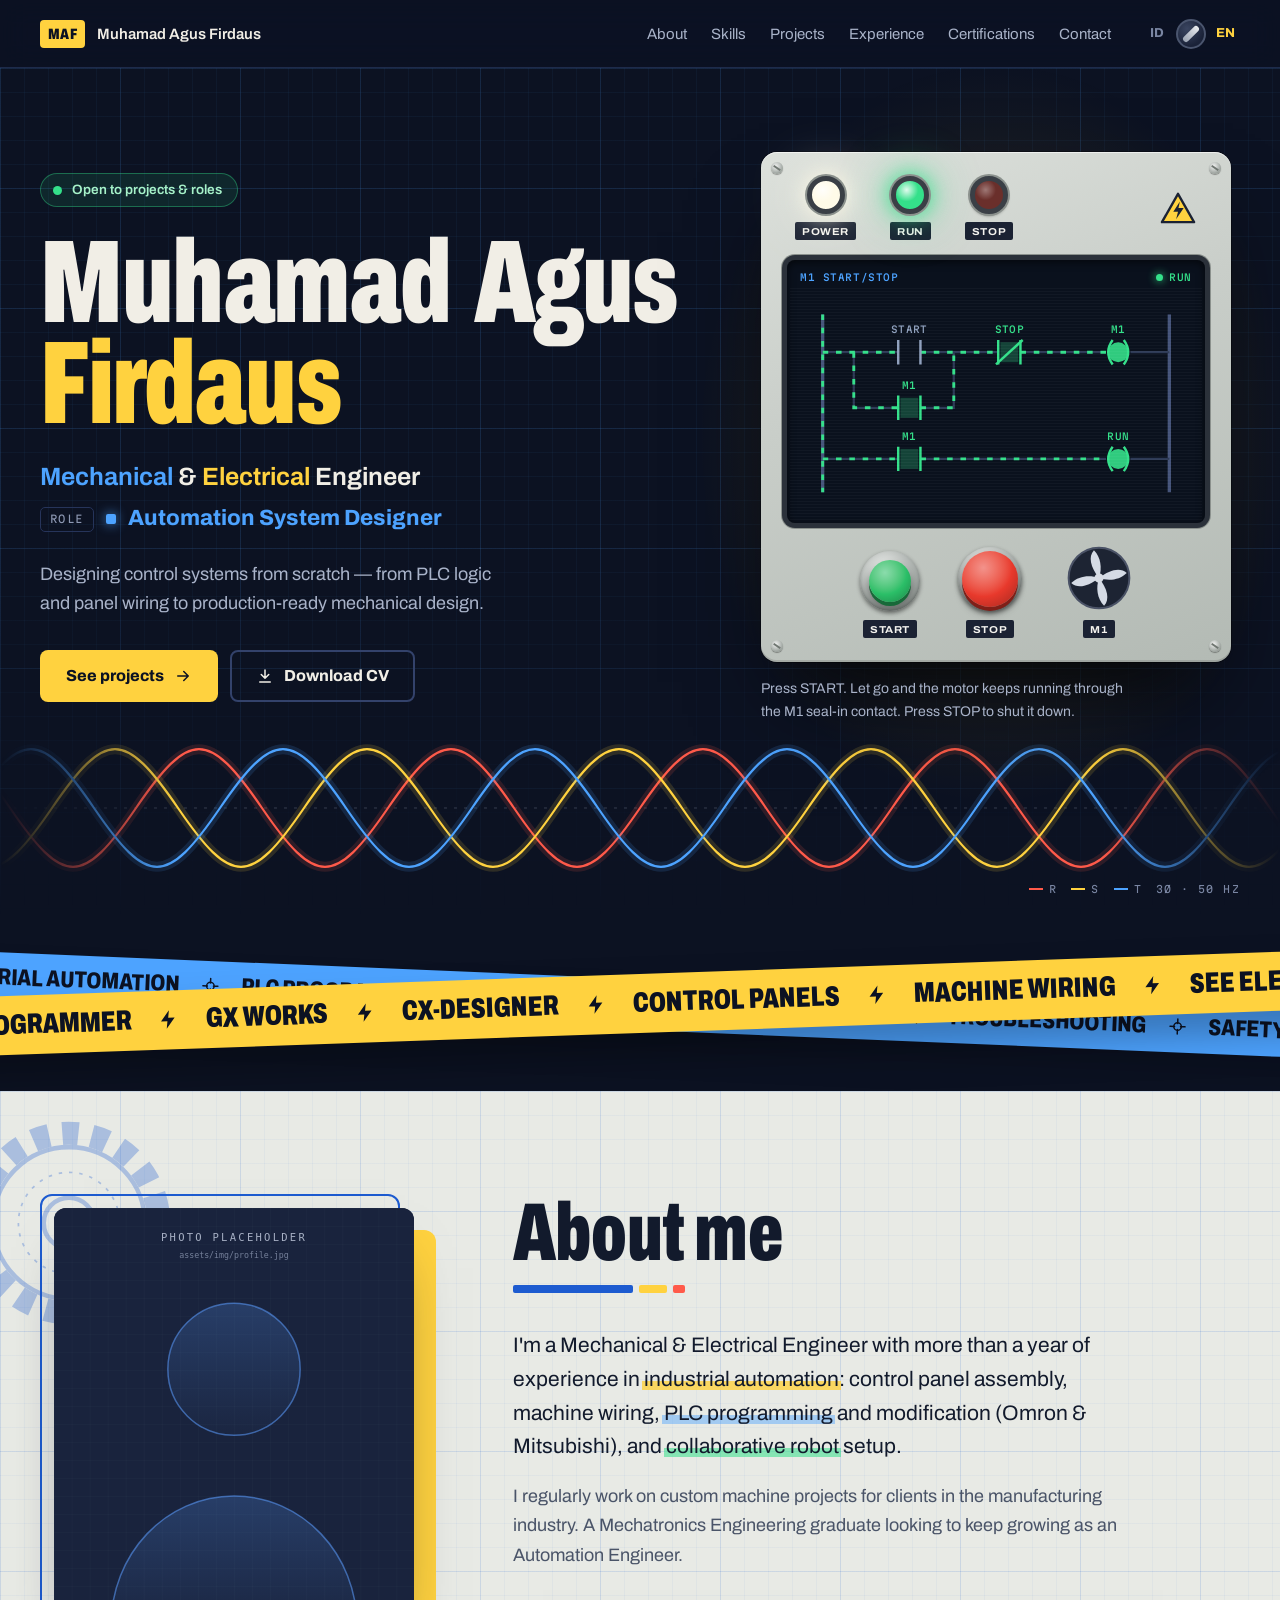
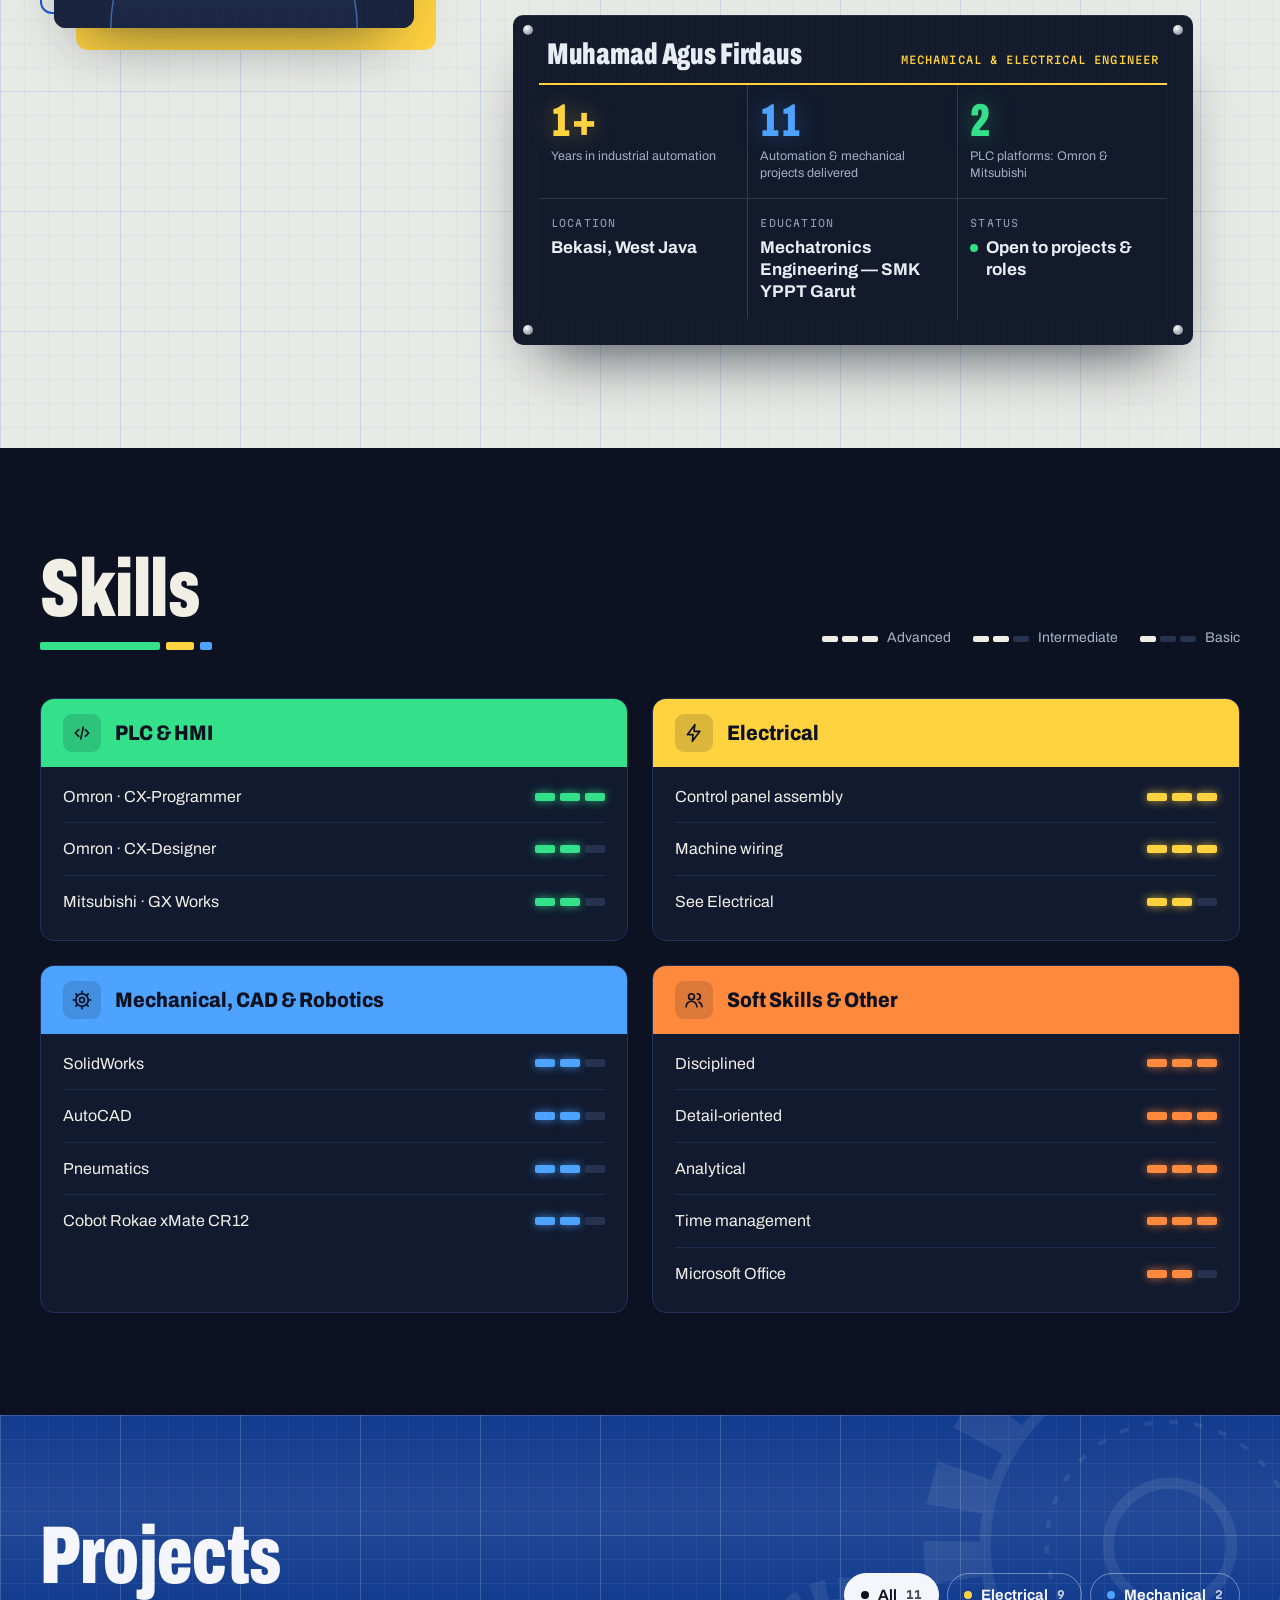
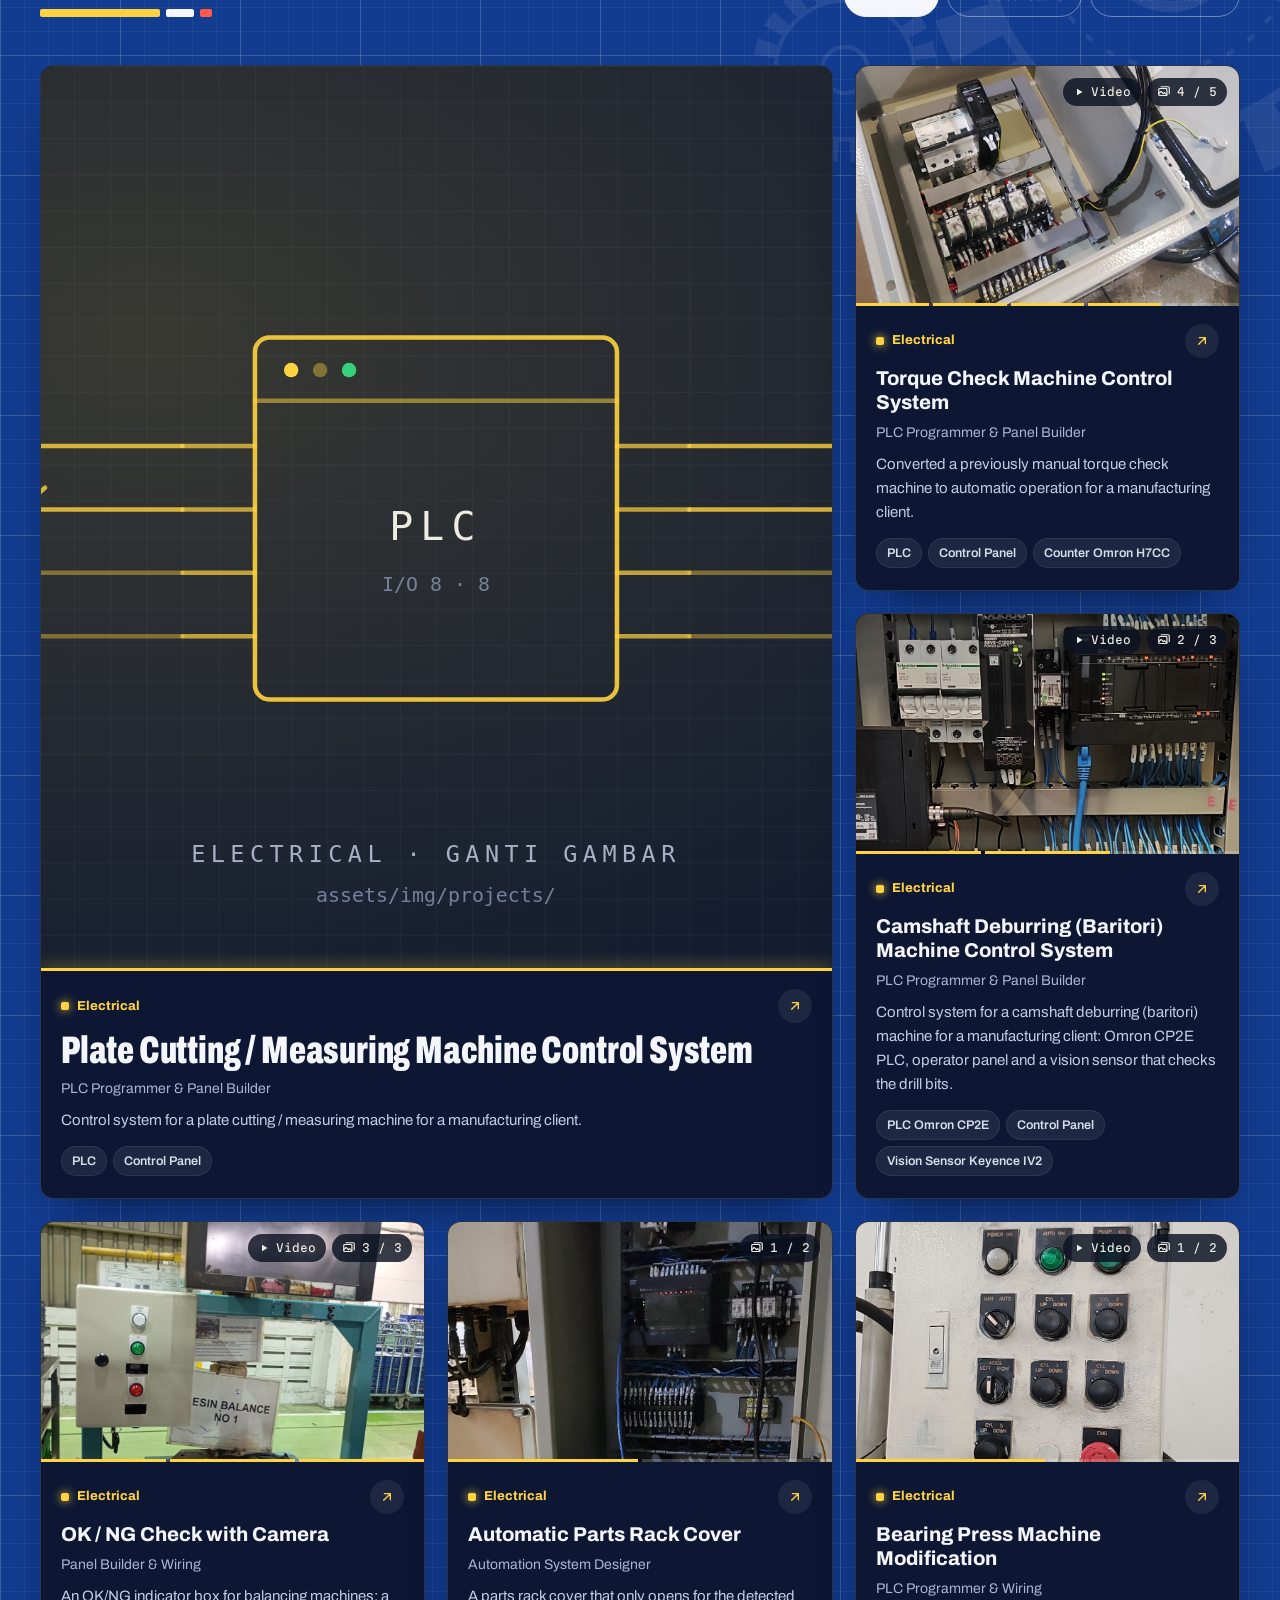
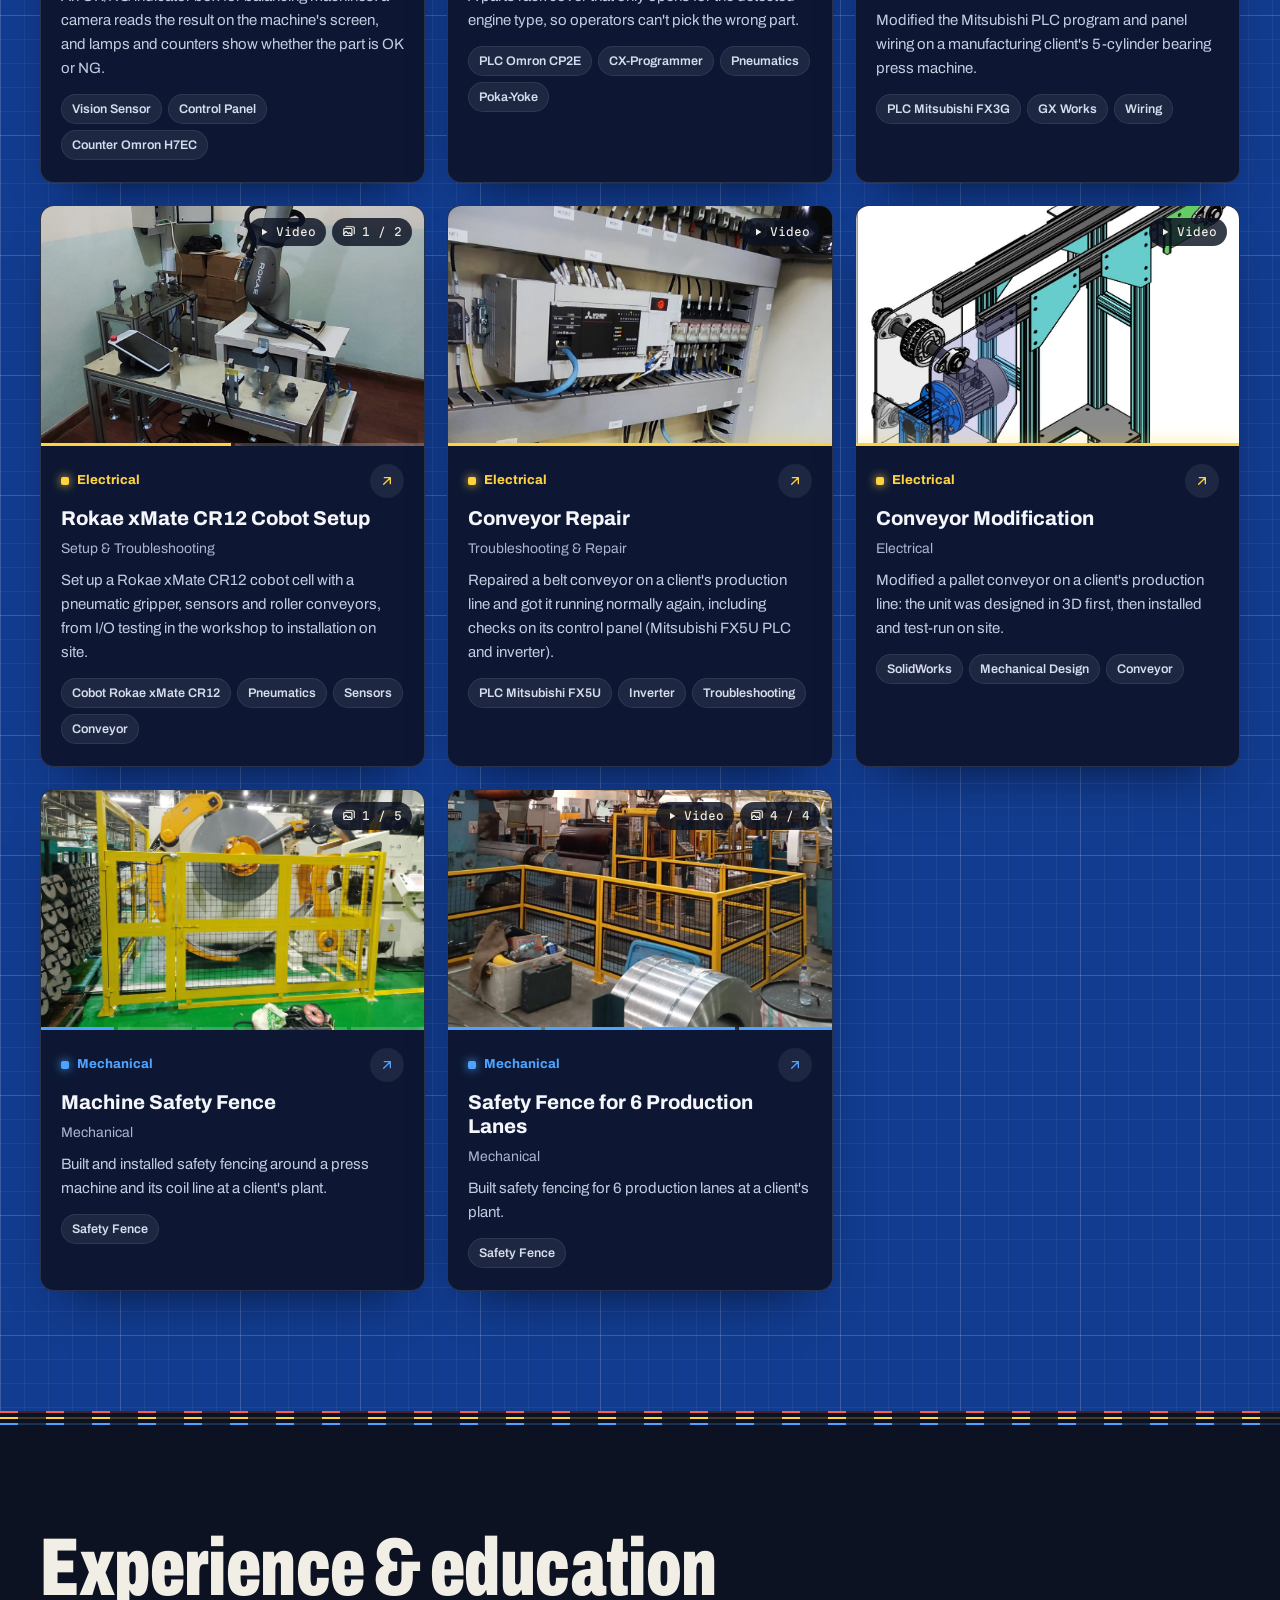
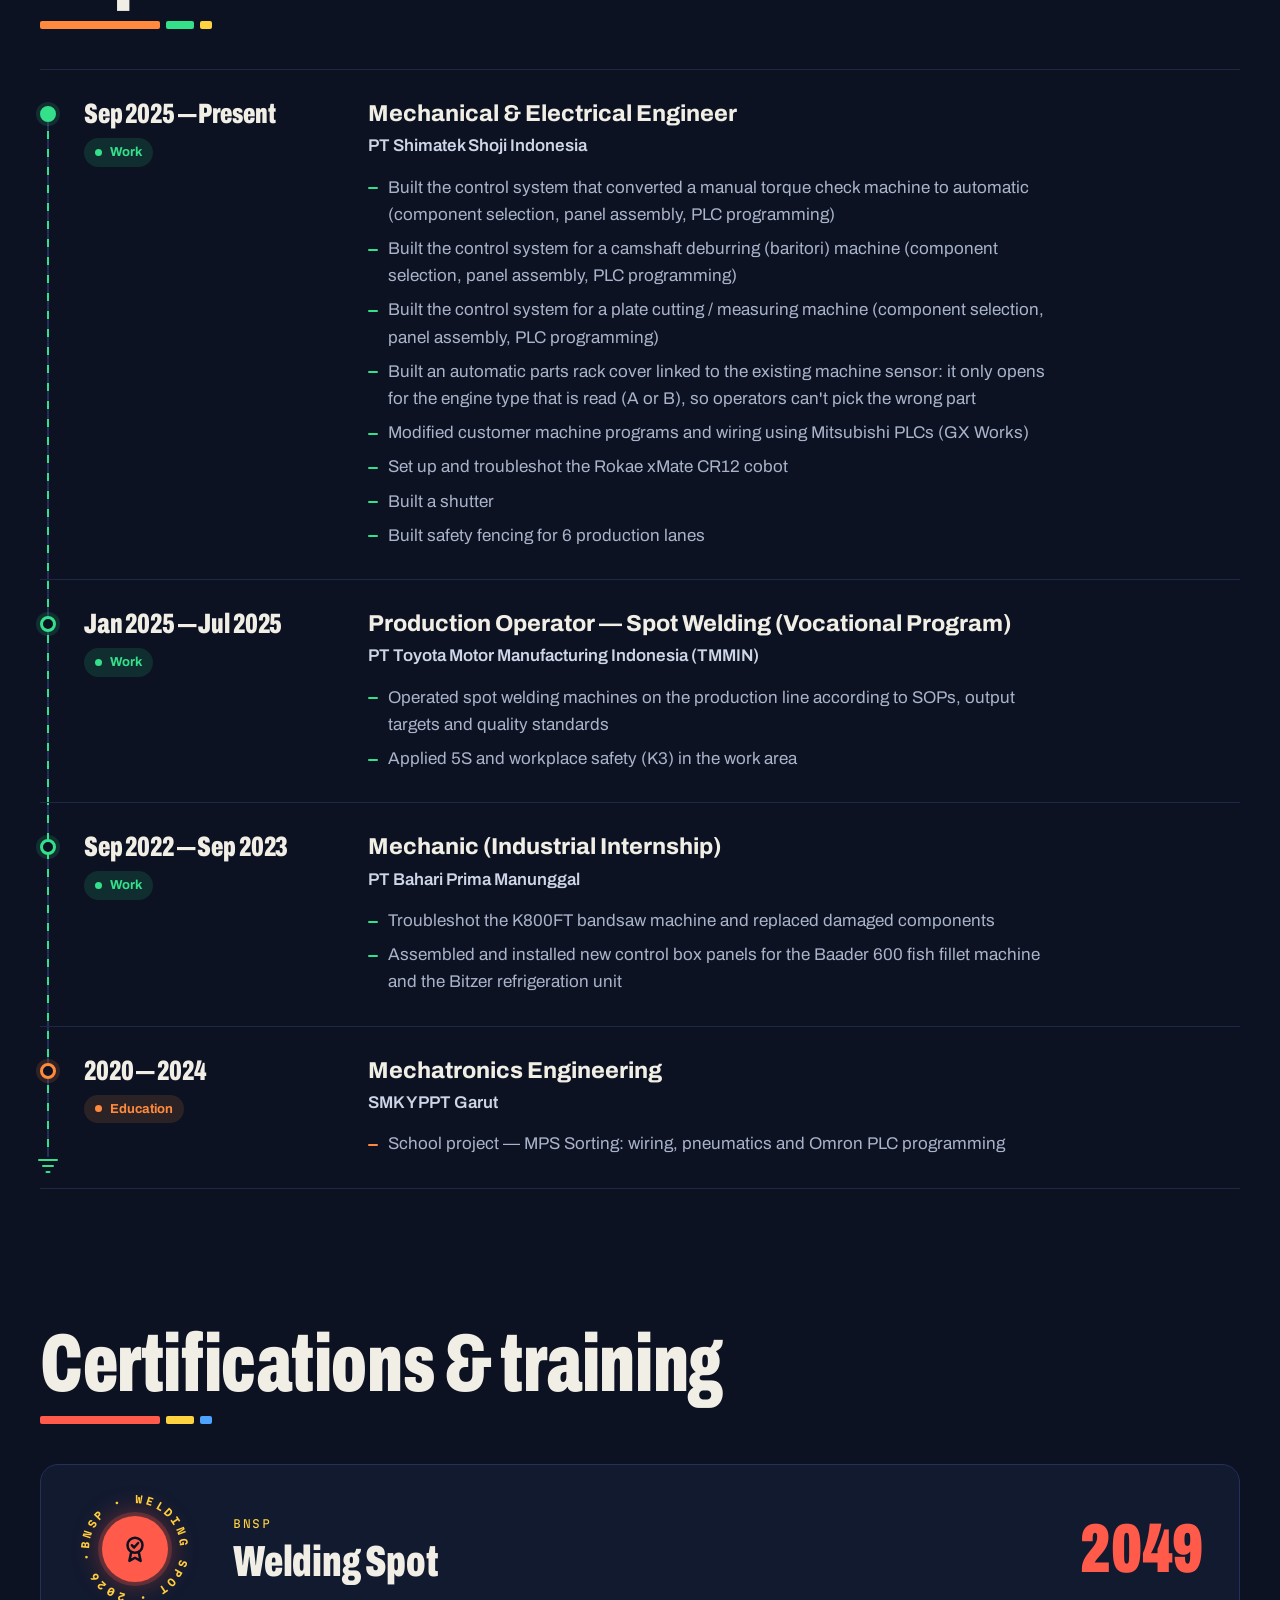
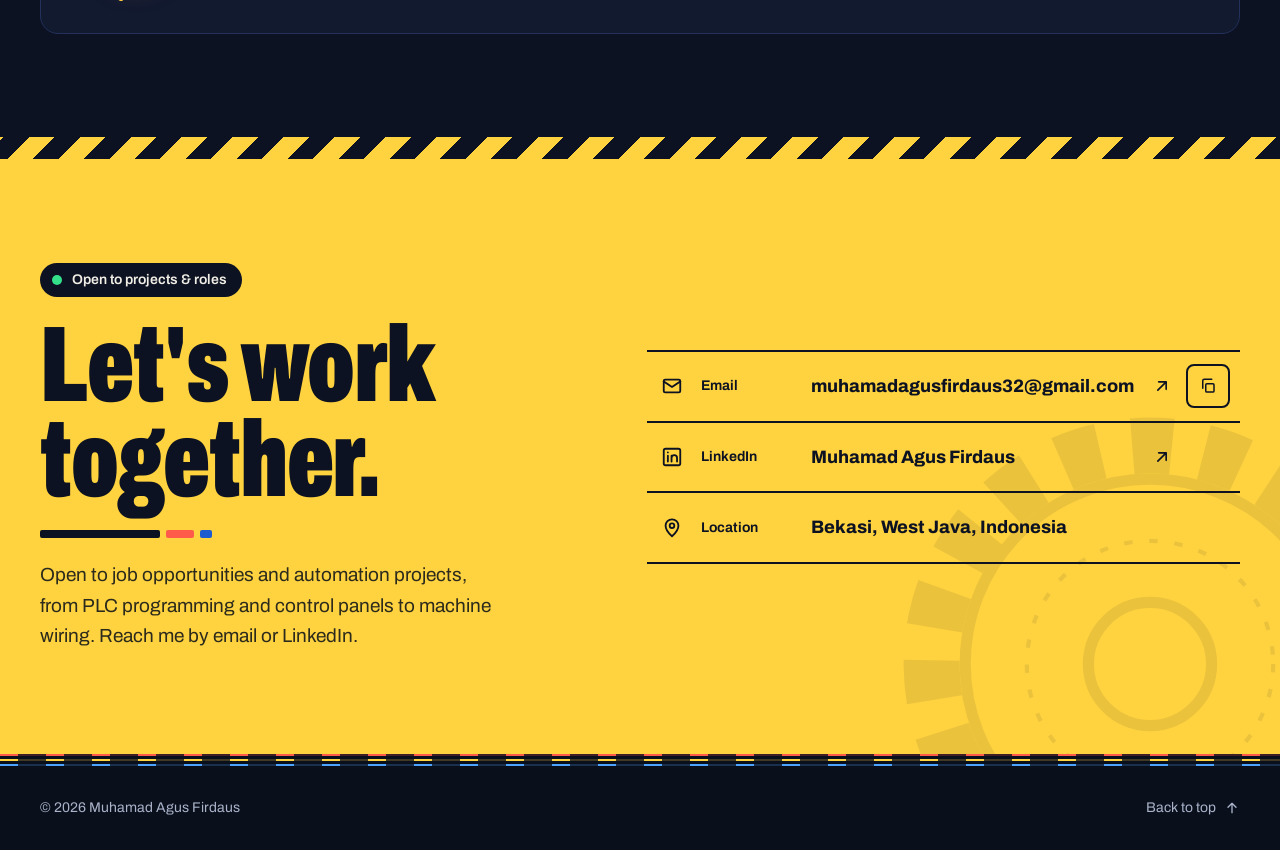
==== commit 1dfd3ac0: "Tambah gambar pratinjau link dan catatan cara update website online" ====
--- a/index.html
+++ b/index.html
@@ -7,11 +7,14 @@
   <meta name="description" content="Portofolio Mechanical & Electrical Engineer: PLC programming, perancangan sistem otomasi, dan desain mekanik SolidWorks." />
   <meta name="theme-color" content="#0c1222" />
 
-  <!-- Open Graph (ganti URL & gambar setelah website online) -->
+  <!-- Open Graph: pratinjau saat link website dibagikan (WhatsApp, LinkedIn). Kalau alamat website berubah, ganti dua URL di bawah. -->
   <meta property="og:type" content="website" />
+  <meta property="og:url" content="https://littlegusz.github.io/" />
   <meta property="og:title" content="Muhamad Agus Firdaus — Mechanical & Electrical Engineer" />
   <meta property="og:description" content="PLC programming, perancangan sistem otomasi, dan desain mekanik SolidWorks." />
-  <meta property="og:image" content="assets/img/project-electrical.svg" />
+  <meta property="og:image" content="https://littlegusz.github.io/assets/img/og-preview.jpg" />
+  <meta property="og:image:width" content="1200" />
+  <meta property="og:image:height" content="630" />
   <meta name="twitter:card" content="summary_large_image" />
 
   <link rel="icon" href="assets/img/favicon.svg" type="image/svg+xml" />
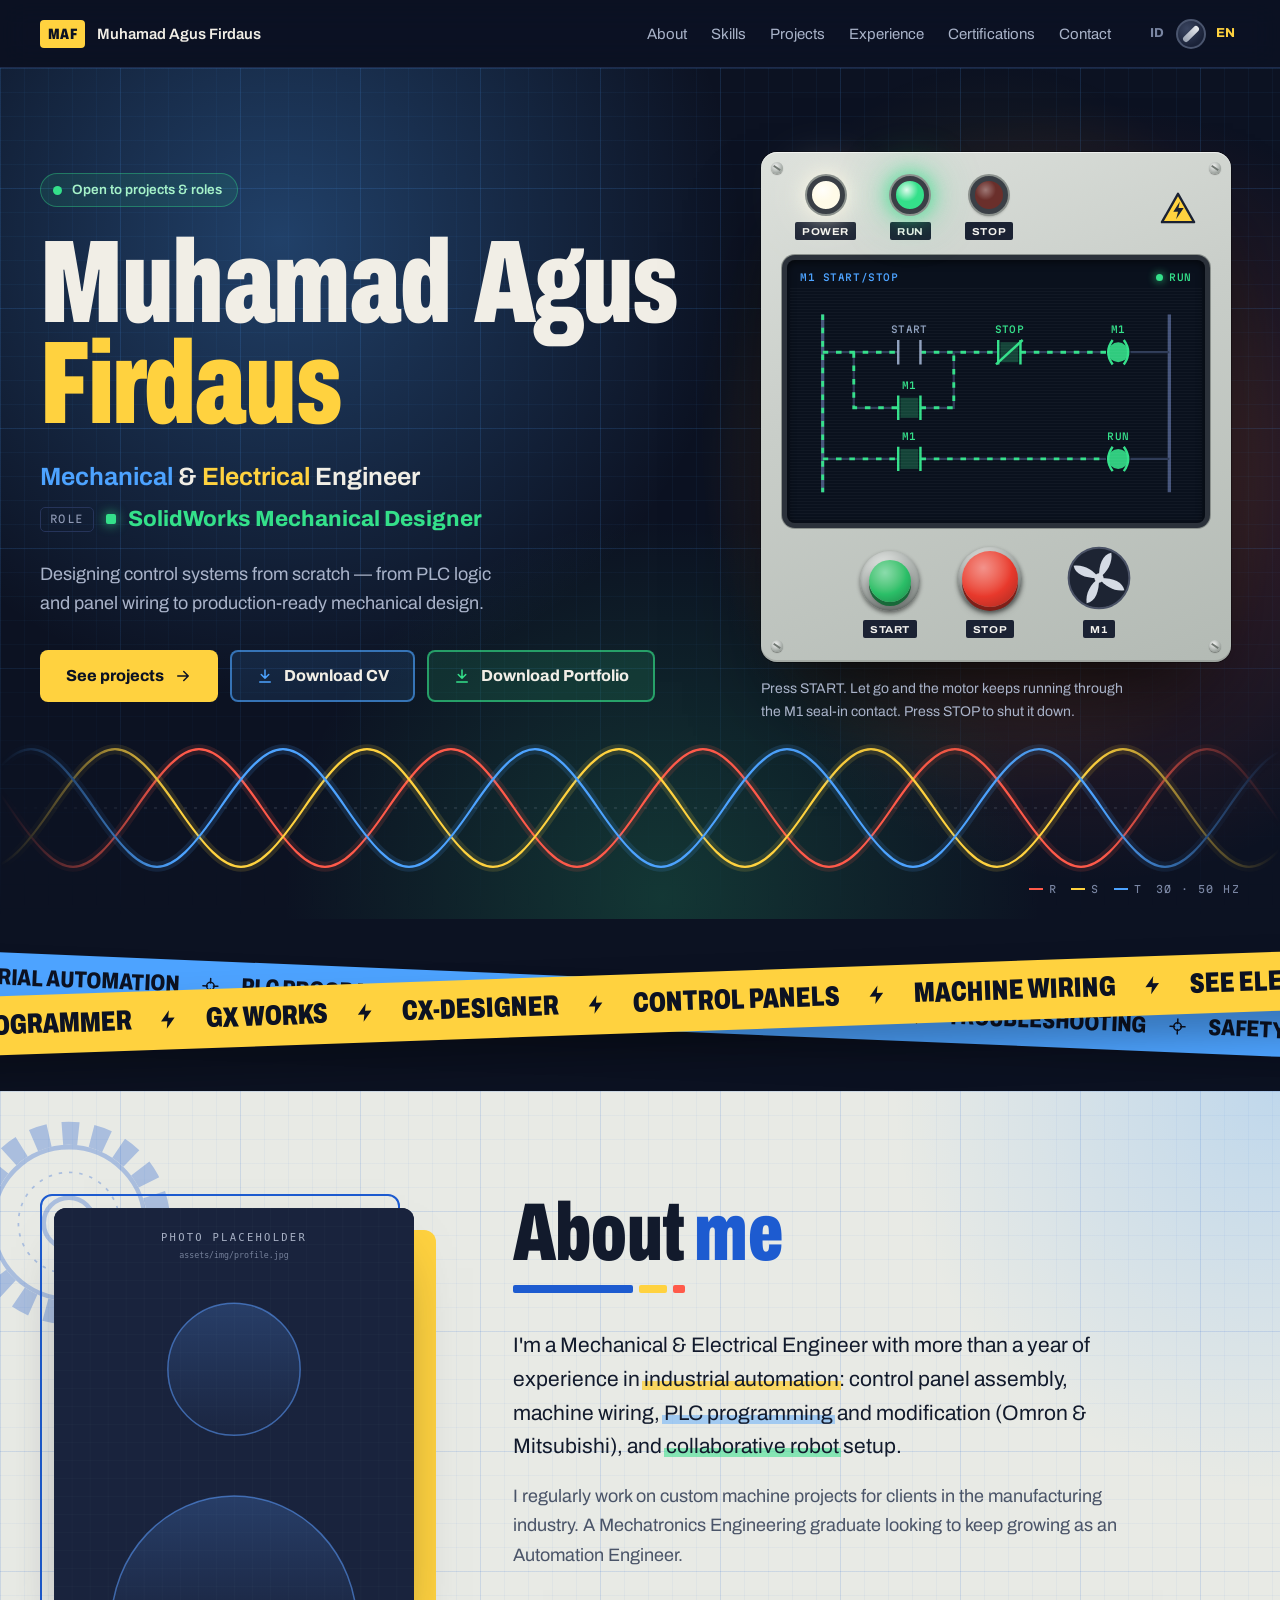
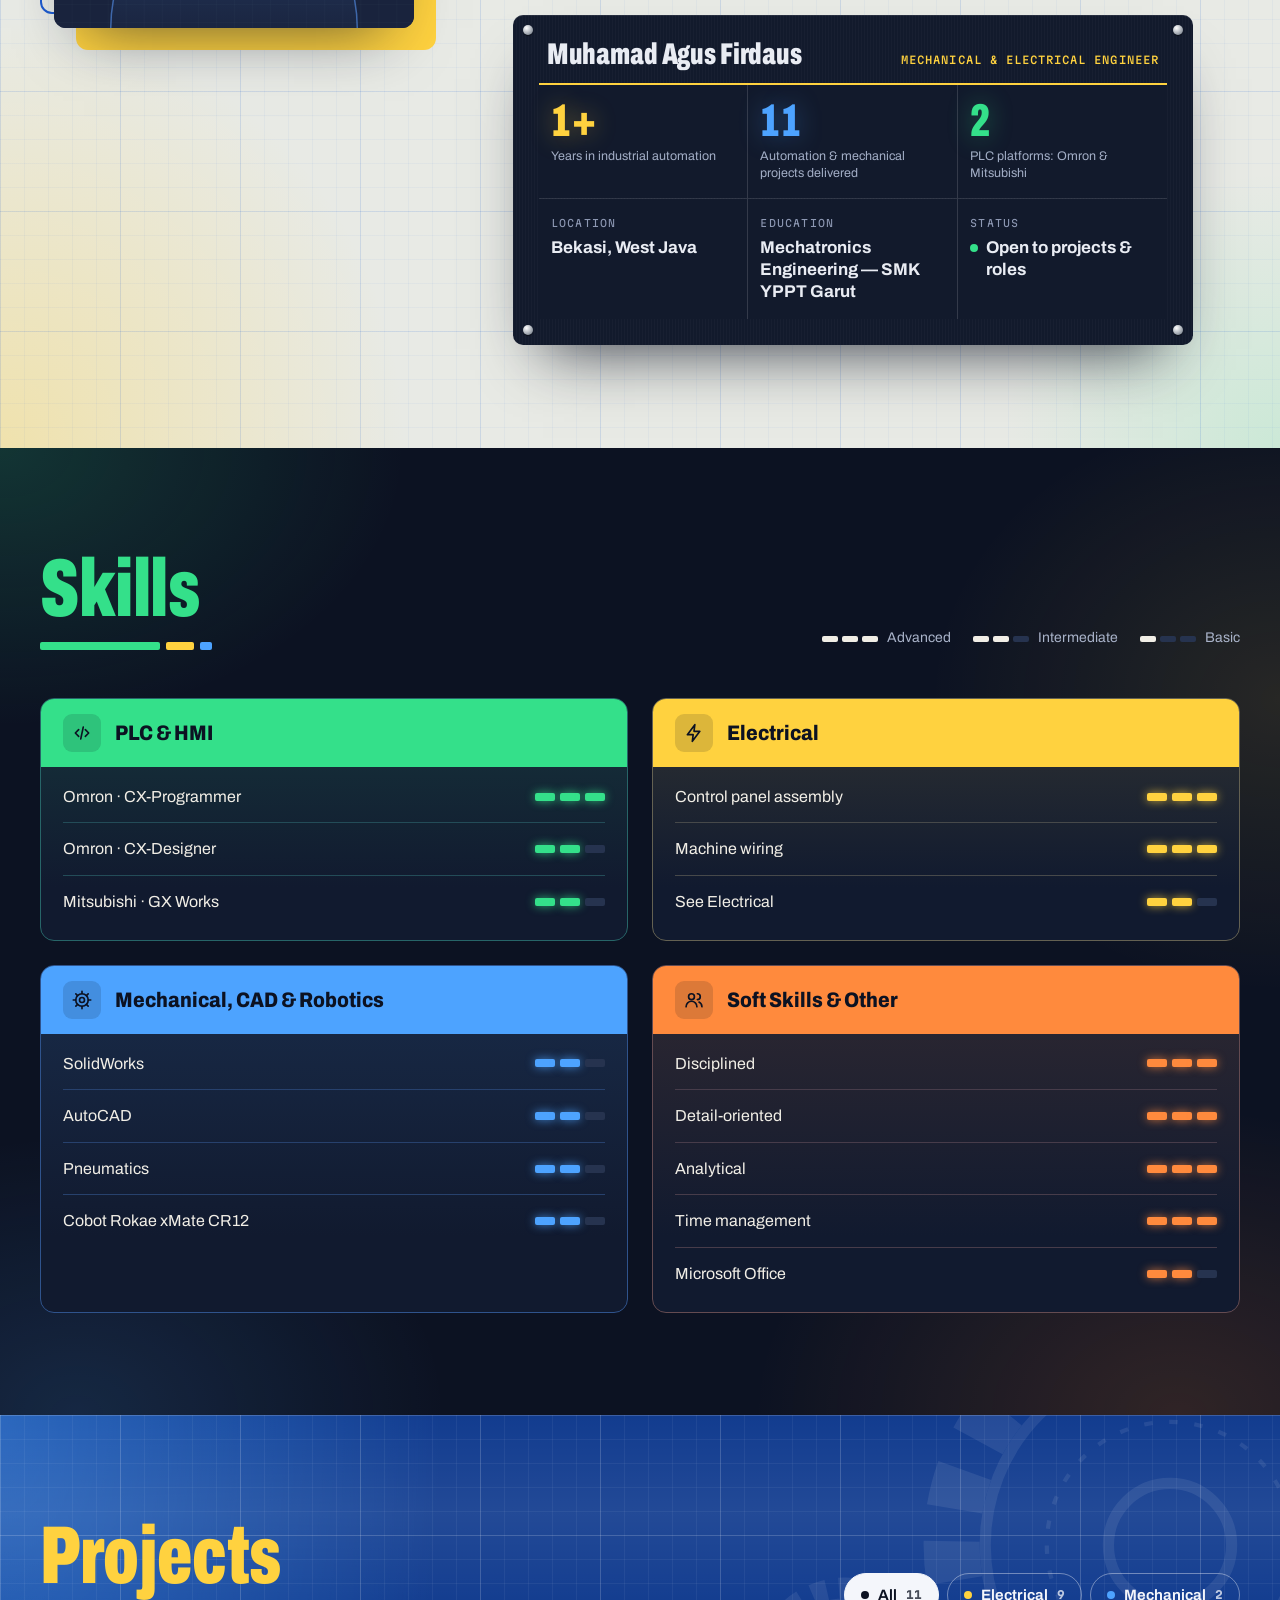
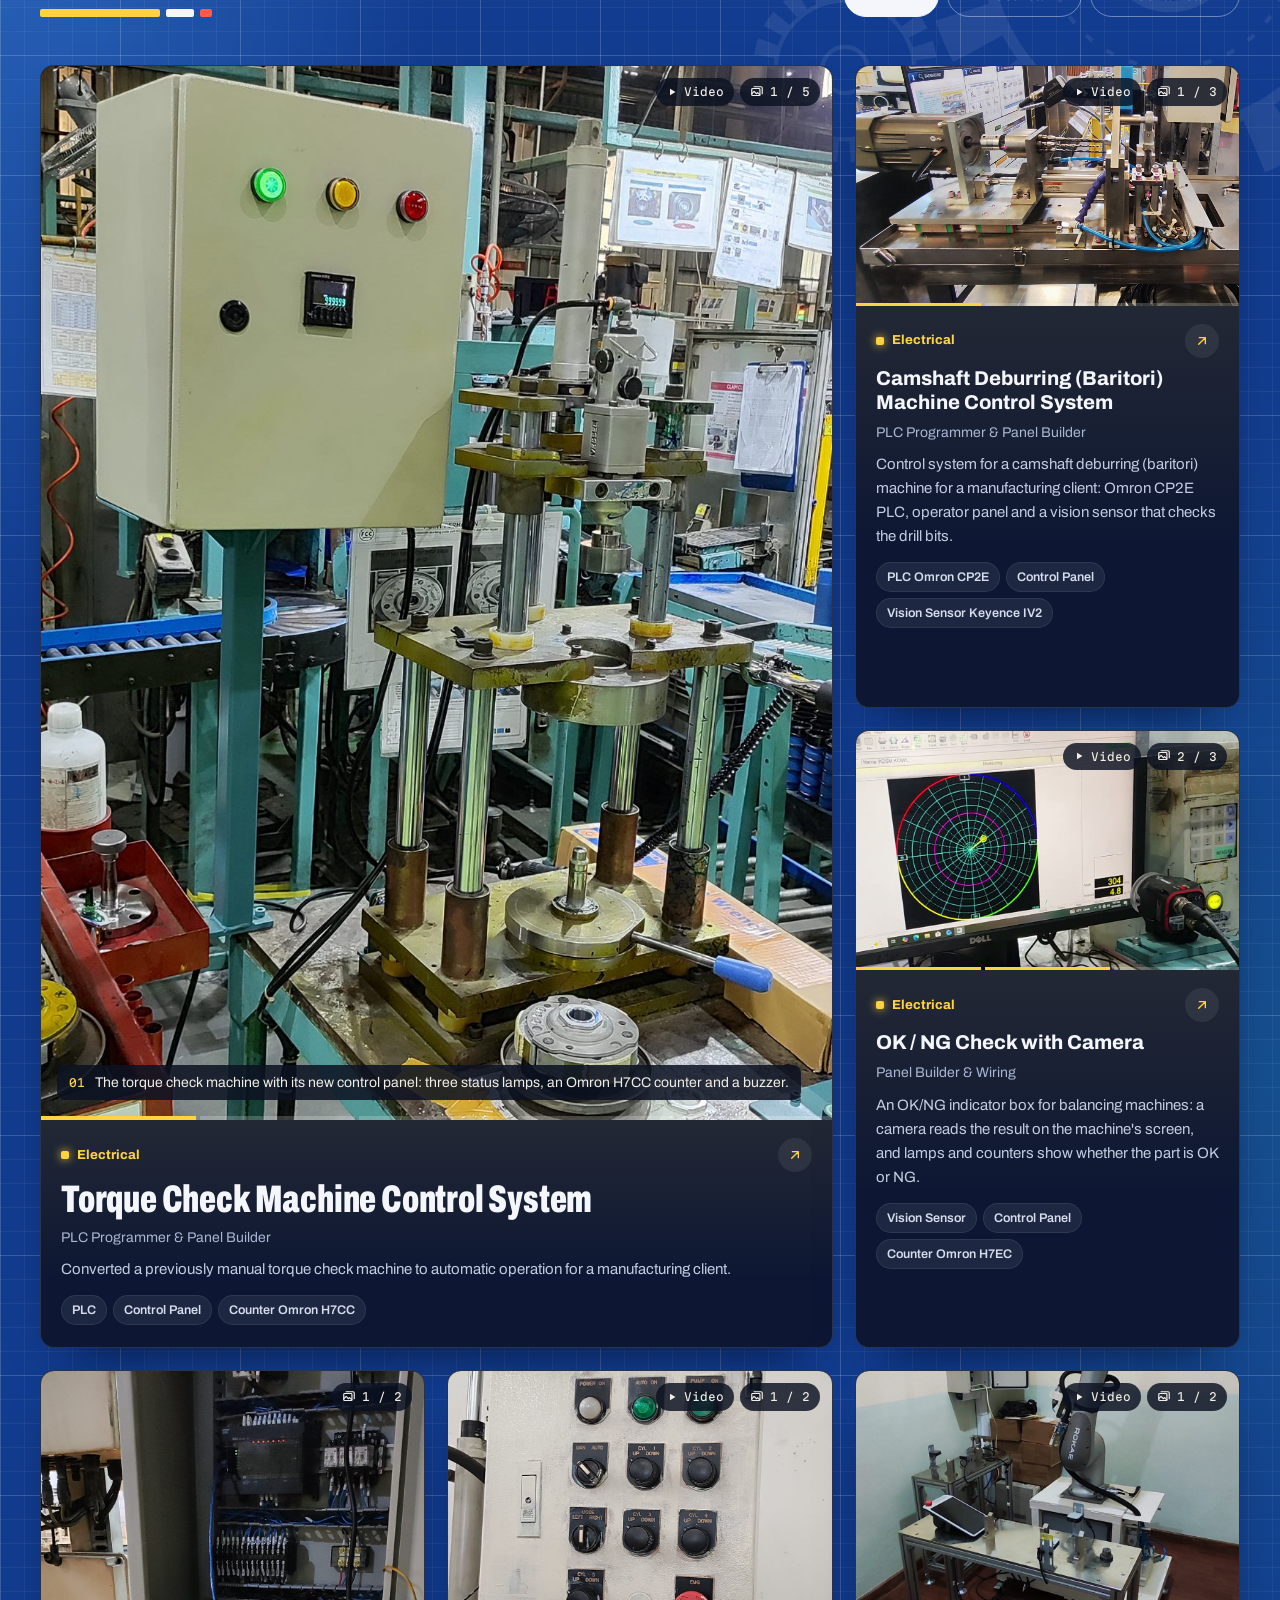
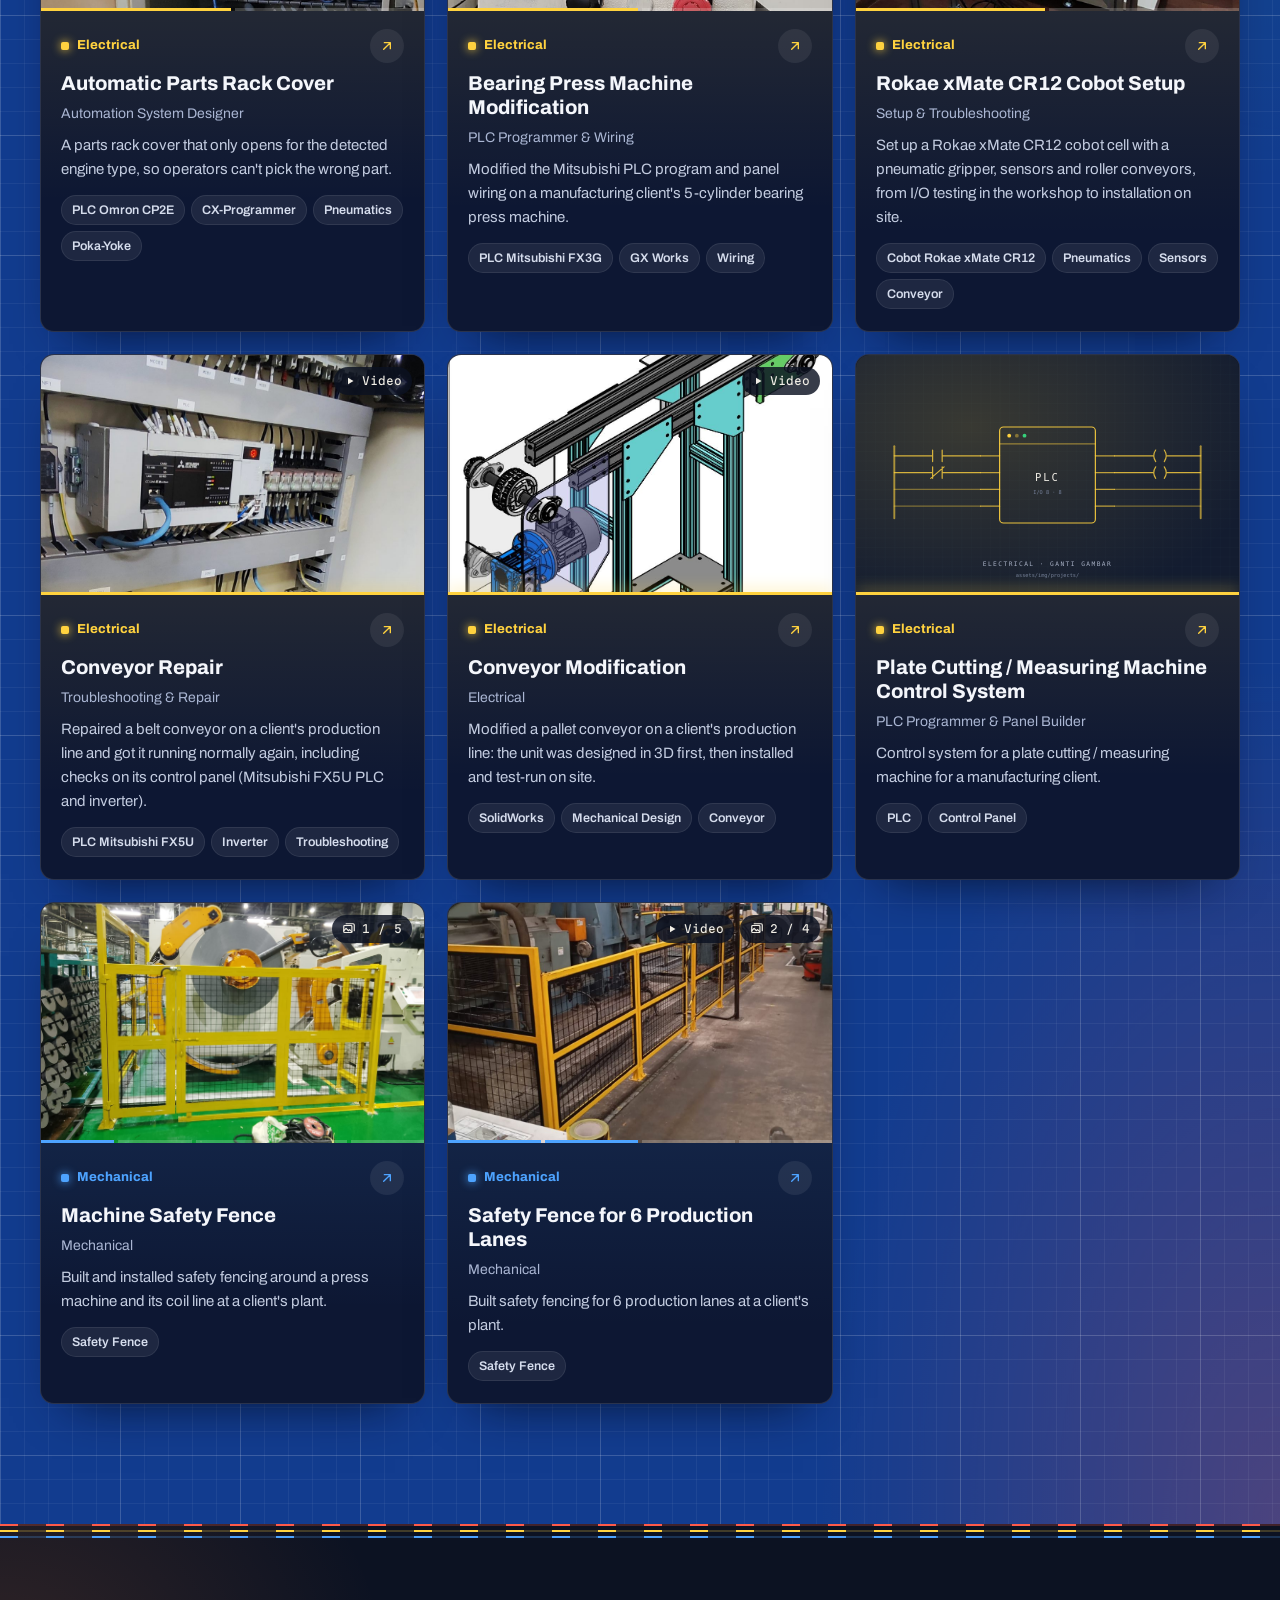
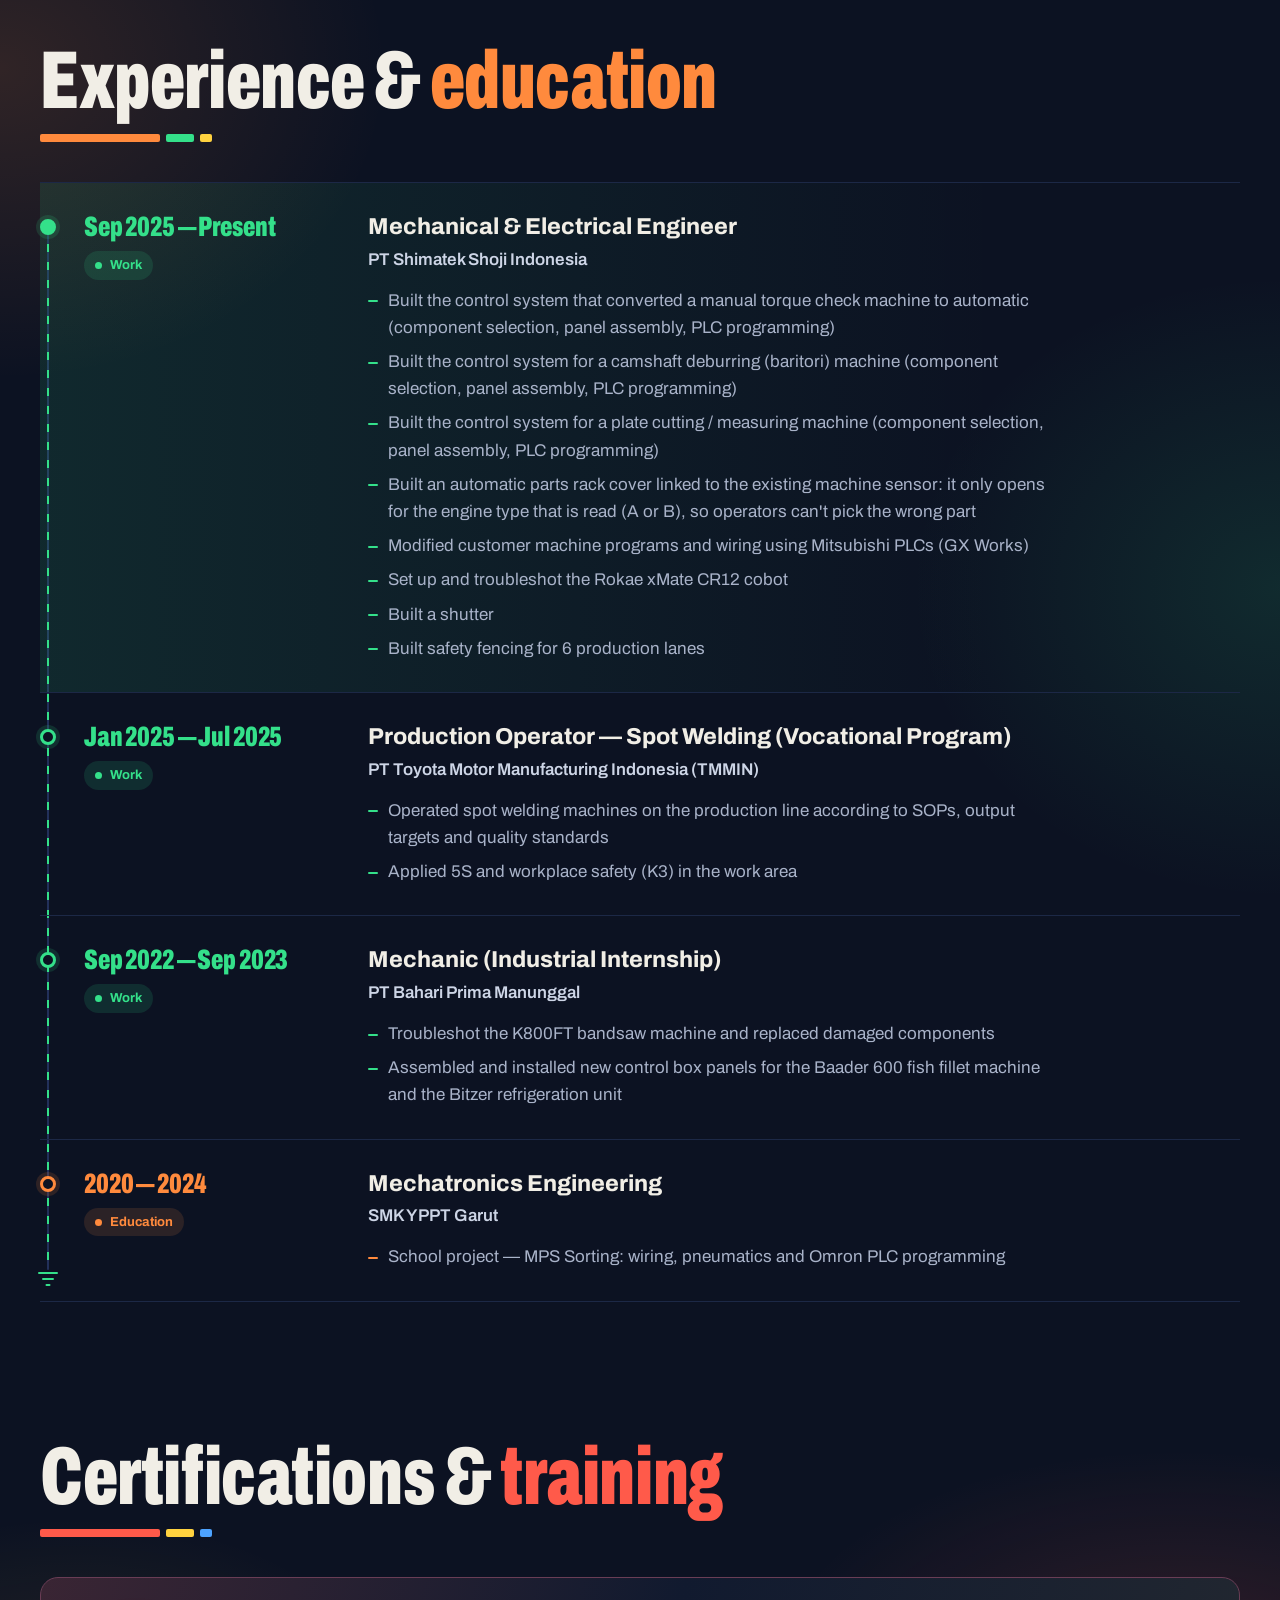
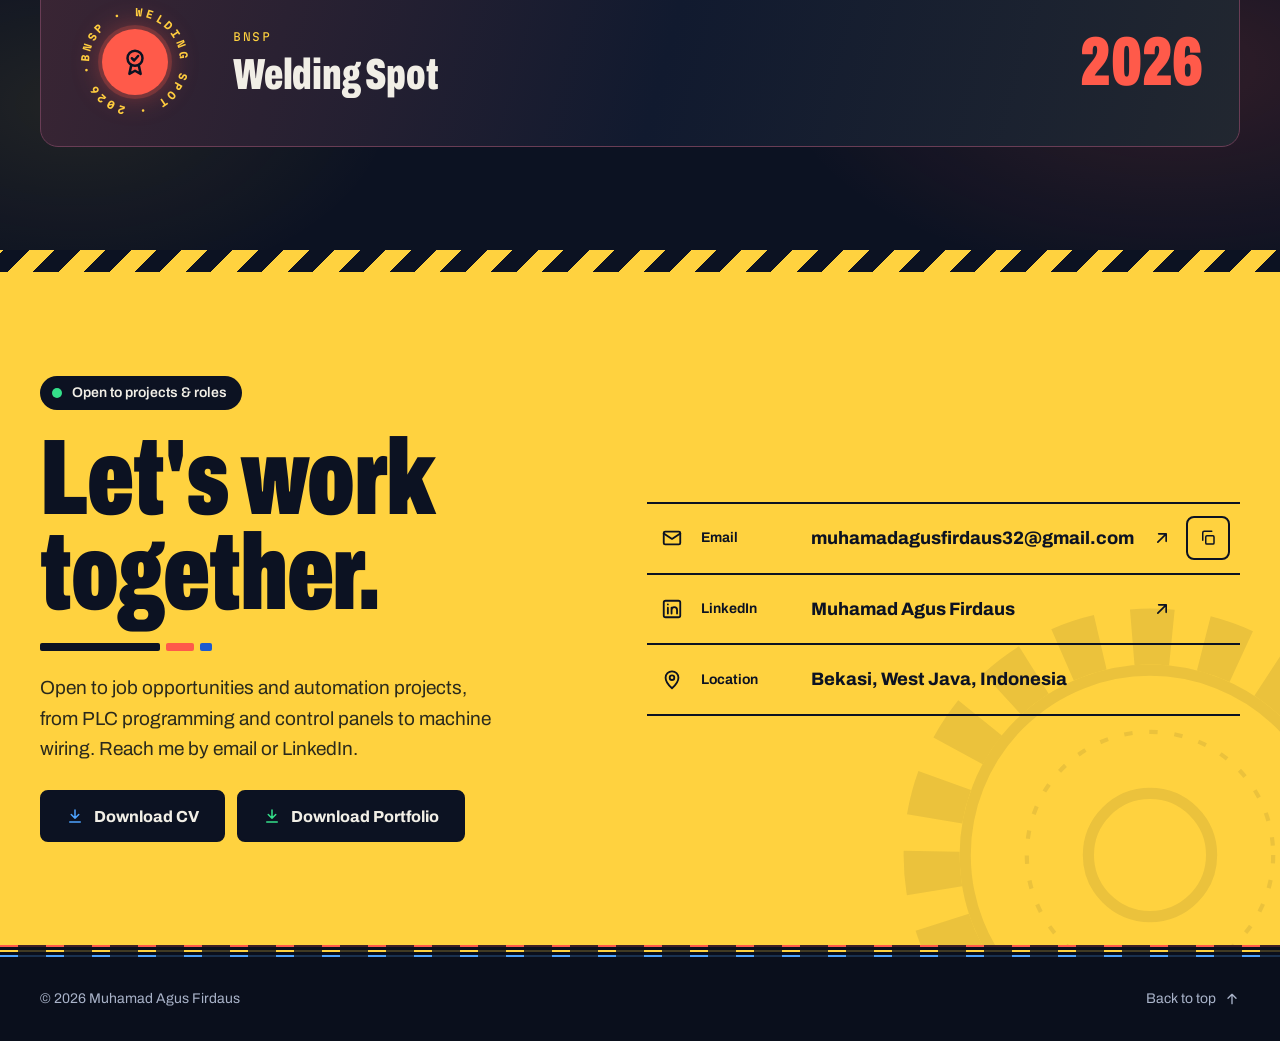
==== commit da59ff9a: "Website lebih berwarna + tombol Download Portofolio - Hero: aurora warna R-S-T dan grid yang menyala" ====
--- a/index.html
+++ b/index.html
@@ -62,7 +62,11 @@
   <main id="main">
     <!-- ===================== HERO ===================== -->
     <section id="home" class="hero">
+      <!-- cahaya warna fasa R-S-T + hijau RUN yang bergeser pelan di belakang hero -->
+      <div class="aurora" aria-hidden="true"><i class="au-1"></i><i class="au-2"></i><i class="au-3"></i></div>
       <div class="hero-bg" aria-hidden="true"></div>
+      <!-- grid blueprint yang menyala warna-warni di sekitar kursor (posisinya diatur main.js) -->
+      <div class="hero-spot" id="hero-spot" aria-hidden="true"><i></i></div>
 
       <!-- gelombang sinus 3 fasa R-S-T, digeser 120° satu sama lain -->
       <div class="waves" aria-hidden="true">
@@ -103,7 +107,9 @@
           <p class="hero-lead" id="hero-tagline"></p>
           <div class="hero-cta">
             <a href="#projects" class="btn btn-volt"><span data-i18n="btn_projects">Lihat project</span><svg class="ic" viewBox="0 0 24 24" aria-hidden="true"><path d="M5 12h14M13 6l6 6-6 6"/></svg></a>
-            <a href="#" id="cv-btn" class="btn btn-line" download><svg class="ic" viewBox="0 0 24 24" aria-hidden="true"><path d="M12 4v11M7 10l5 5 5-5M5 20h14"/></svg><span data-i18n="btn_cv">Download CV</span></a>
+            <!-- tombol download: file-nya diatur di data.js (cv & portfolio); yang kosong disembunyikan -->
+            <a href="#" class="btn btn-dl dl-cv" data-dl="cv" download><svg class="ic" viewBox="0 0 24 24" aria-hidden="true"><path d="M12 4v11M7 10l5 5 5-5M5 20h14"/></svg><span data-i18n="btn_cv">Download CV</span></a>
+            <a href="#" class="btn btn-dl dl-pf" data-dl="portfolio" download><svg class="ic" viewBox="0 0 24 24" aria-hidden="true"><path d="M12 4v11M7 10l5 5 5-5M5 20h14"/></svg><span data-i18n="btn_portfolio">Download Portofolio</span></a>
           </div>
         </div>
 
@@ -277,6 +283,10 @@
           <h2 class="contact-title" data-i18n="contact_title"></h2>
           <div class="code-bar cb-contact" aria-hidden="true"><i></i><i></i><i></i></div>
           <p class="contact-lead" data-i18n="contact_lead"></p>
+          <div class="contact-dl" id="contact-dl">
+            <a href="#" class="btn btn-dl dl-cv" data-dl="cv" download><svg class="ic" viewBox="0 0 24 24" aria-hidden="true"><path d="M12 4v11M7 10l5 5 5-5M5 20h14"/></svg><span data-i18n="btn_cv">Download CV</span></a>
+            <a href="#" class="btn btn-dl dl-pf" data-dl="portfolio" download><svg class="ic" viewBox="0 0 24 24" aria-hidden="true"><path d="M12 4v11M7 10l5 5 5-5M5 20h14"/></svg><span data-i18n="btn_portfolio">Download Portofolio</span></a>
+          </div>
         </div>
         <ul class="contact-list rv" id="contact-list" data-rv="contact-list"></ul>
       </div>
--- a/css/style.css
+++ b/css/style.css
@@ -60,6 +60,12 @@
 mark { background: none; color: inherit; }
 [hidden] { display: none !important; }
 ::selection { background: var(--volt); color: var(--ink); }
+/* scrollbar warna 3 fasa (Chrome, Edge, Safari); Firefox cukup satu warna */
+::-webkit-scrollbar { width: 12px; height: 12px; }
+::-webkit-scrollbar-track { background: var(--ink-2); }
+::-webkit-scrollbar-thumb { border: 3px solid var(--ink-2); border-radius: 8px; background: linear-gradient(var(--stop), var(--volt), var(--cad)); }
+::-webkit-scrollbar-thumb:horizontal { background: linear-gradient(90deg, var(--stop), var(--volt), var(--cad)); }
+@supports not selector(::-webkit-scrollbar) { html { scrollbar-color: var(--volt) var(--ink-2); } }
 
 .wrap { width: 100%; max-width: var(--wrap); margin: 0 auto; padding: 0 var(--gut); }
 .sr-only { position: absolute; width: 1px; height: 1px; overflow: hidden; clip: rect(0 0 0 0); white-space: nowrap; }
@@ -154,9 +160,13 @@
 .btn-volt { background: var(--volt); color: var(--ink); }
 .btn-volt:hover { background: #ffe07a; box-shadow: 0 0 0 5px color-mix(in srgb, var(--volt) 18%, transparent), 0 14px 34px -12px color-mix(in srgb, var(--volt) 70%, transparent); }
 .btn-volt:hover .ic { transform: translateX(4px); }
-.btn-line { border-color: #33426b; color: var(--paper); }
-.btn-line:hover { border-color: var(--cad); color: #fff; box-shadow: 0 0 0 5px color-mix(in srgb, var(--cad) 14%, transparent); }
-.btn-line:hover .ic { transform: translateY(2px); }
+/* tombol download: CV biru (fasa T), portofolio hijau (RUN). Hover = terisi penuh warnanya */
+.btn-dl { --c: var(--cad); color: var(--paper); border-color: color-mix(in srgb, var(--c) 62%, transparent); background: color-mix(in srgb, var(--c) 12%, transparent); }
+.btn-dl .ic { color: var(--c); transition: transform .3s var(--ease), color .2s; }
+.btn-dl:hover { background: var(--c); border-color: var(--c); color: var(--ink); box-shadow: 0 0 0 5px color-mix(in srgb, var(--c) 18%, transparent), 0 14px 34px -12px color-mix(in srgb, var(--c) 70%, transparent); }
+.btn-dl:hover .ic { color: var(--ink); transform: translateY(2px); }
+.dl-cv { --c: var(--cad); }
+.dl-pf { --c: var(--run); }
 
 /* =====================================================================
    HERO
@@ -172,6 +182,25 @@
     linear-gradient(90deg, color-mix(in srgb, var(--cad) 5%, transparent) 1px, transparent 1px);
   background-size: 120px 120px, 120px 120px, 24px 24px, 24px 24px;
   -webkit-mask-image: linear-gradient(#000 55%, transparent); mask-image: linear-gradient(#000 55%, transparent);
+}
+/* aurora: gumpalan cahaya biru (T), merah (R), hijau (RUN) yang bergeser pelan */
+.aurora { position: absolute; inset: 0; overflow: hidden; pointer-events: none; }
+.aurora i { position: absolute; aspect-ratio: 1; border-radius: 50%; animation: drift 24s ease-in-out infinite alternate; }
+.au-1 { left: -14%; top: -34%; width: min(920px, 80vw); background: radial-gradient(closest-side, color-mix(in srgb, var(--cad) 32%, transparent), transparent); }
+.au-2 { right: -16%; top: 4%; width: min(780px, 70vw); background: radial-gradient(closest-side, color-mix(in srgb, var(--stop) 24%, transparent), transparent); animation-duration: 28s; animation-delay: -9s; }
+.au-3 { left: 22%; bottom: -42%; width: min(760px, 70vw); background: radial-gradient(closest-side, color-mix(in srgb, var(--run) 18%, transparent), transparent); animation-duration: 32s; animation-delay: -17s; }
+/* grid yang menyala di sekitar kursor: lapisan gradasi R-S-RUN-T yang hanya terlihat di garis grid (24px, sama dengan .hero-bg) */
+.hero-spot {
+  position: absolute; inset: 0; pointer-events: none; opacity: 0; transition: opacity .5s;
+  -webkit-mask-image: radial-gradient(circle 240px at var(--mx, 50%) var(--my, 50%), #000, transparent);
+  mask-image: radial-gradient(circle 240px at var(--mx, 50%) var(--my, 50%), #000, transparent);
+}
+.hero-spot.on { opacity: 1; }
+.hero-spot i {
+  position: absolute; inset: 0; background: linear-gradient(115deg, var(--stop), var(--volt) 35%, var(--run) 65%, var(--cad));
+  -webkit-mask-image: linear-gradient(#000 1px, transparent 1px), linear-gradient(90deg, #000 1px, transparent 1px);
+  mask-image: linear-gradient(#000 1px, transparent 1px), linear-gradient(90deg, #000 1px, transparent 1px);
+  -webkit-mask-size: 24px 24px; mask-size: 24px 24px;
 }
 .hero-grid { position: relative; z-index: 1; display: flex; flex-wrap: wrap; align-items: center; gap: 56px 72px; }
 .hero-copy { flex: 1.15 1 540px; min-width: 0; display: flex; flex-direction: column; align-items: flex-start; gap: 26px; }
@@ -361,6 +390,9 @@
 .sec-head { display: flex; flex-wrap: wrap; align-items: flex-end; justify-content: space-between; gap: 22px 32px; margin-bottom: 48px; }
 .sec-head-block { display: flex; flex-direction: column; gap: 14px; }
 .sec-title { font-size: clamp(44px, 6.4vw, 88px); line-height: .95; text-wrap: balance; }
+/* kata terakhir judul (dibungkus main.js) memakai warna section-nya, seperti nama di hero */
+.sec-title .tw { color: var(--tc, var(--volt)); }
+.about { --tc: var(--cad-deep); } .skills-sec { --tc: var(--run); } .projects-sec { --tc: var(--volt); } .exp-sec { --tc: var(--orange); } .cert-sec { --tc: var(--stop); }
 .code-bar { display: flex; gap: 6px; }
 .code-bar i { display: block; height: 8px; border-radius: 2px; transform-origin: left; transition: transform .9s var(--ease) .15s; }
 .code-bar i:nth-child(1) { width: 120px; background: var(--c1); }
@@ -384,7 +416,15 @@
 /* =====================================================================
    ABOUT (latar terang seperti pintu panel)
    ===================================================================== */
-.about { position: relative; overflow: hidden; padding: var(--sec) 0; background: var(--steel); color: var(--steel-ink); }
+.about {
+  position: relative; overflow: hidden; padding: var(--sec) 0; color: var(--steel-ink);
+  /* cahaya kuning di belakang foto, biru di kanan atas */
+  background:
+    radial-gradient(44% 62% at 0% 100%, color-mix(in srgb, var(--volt) 34%, transparent), transparent 72%),
+    radial-gradient(42% 58% at 100% 0%, color-mix(in srgb, var(--cad) 26%, transparent), transparent 72%),
+    radial-gradient(30% 40% at 100% 100%, color-mix(in srgb, var(--run) 16%, transparent), transparent 72%),
+    var(--steel);
+}
 .about-bg {
   position: absolute; inset: 0; pointer-events: none;
   background-image:
@@ -449,7 +489,15 @@
 /* =====================================================================
    SKILLS
    ===================================================================== */
-.skills-sec { background: var(--ink); }
+/* tiap section gelap punya cahaya warna sendiri, diambil dari warna isinya */
+.skills-sec {
+  background:
+    radial-gradient(44% 40% at 0% 0%, color-mix(in srgb, var(--run) 17%, transparent), transparent 72%),
+    radial-gradient(38% 42% at 100% 26%, color-mix(in srgb, var(--volt) 11%, transparent), transparent 72%),
+    radial-gradient(40% 40% at 6% 100%, color-mix(in srgb, var(--cad) 15%, transparent), transparent 72%),
+    radial-gradient(46% 44% at 92% 100%, color-mix(in srgb, var(--orange) 15%, transparent), transparent 72%),
+    var(--ink);
+}
 .legend { display: flex; flex-wrap: wrap; gap: 8px 22px; font-size: 14px; color: var(--muted); }
 .legend .lv { display: inline-flex; align-items: center; gap: 9px; }
 .meter { display: inline-flex; gap: 5px; flex: none; }
@@ -461,7 +509,8 @@
 .skills { display: grid; grid-template-columns: repeat(auto-fit, minmax(min(460px, 100%), 1fr)); gap: 24px; }
 .skill-card {
   --c: var(--volt); position: relative; height: 100%; border-radius: 14px; overflow: hidden;
-  background: var(--panel); border: 1px solid var(--line);
+  background: linear-gradient(180deg, color-mix(in srgb, var(--c) 13%, var(--panel)), var(--panel) 78%);
+  border: 1px solid color-mix(in srgb, var(--c) 30%, var(--line));
   transition: transform .35s var(--ease), box-shadow .35s, border-color .35s;
 }
 .skill-card:hover { transform: translateY(-5px); border-color: color-mix(in srgb, var(--c) 60%, transparent); box-shadow: 0 26px 50px -26px color-mix(in srgb, var(--c) 50%, transparent); }
@@ -471,15 +520,30 @@
 .skill-ic .ic { width: 20px; height: 20px; }
 .skill-head h3 { font-size: 21px; font-weight: 800; font-stretch: 88%; line-height: 1.15; }
 .skill-list { padding: 4px 22px 12px; }
-.skill-list li { display: flex; align-items: center; justify-content: space-between; gap: 18px; padding: 13px 0; border-bottom: 1px solid #1f2b4d; }
+.skill-list li { display: flex; align-items: center; justify-content: space-between; gap: 18px; padding: 13px 0; border-bottom: 1px solid color-mix(in srgb, var(--c) 18%, #1f2b4d); }
 .skill-list li:last-child { border-bottom: 0; }
 .skill-name { font-size: 16px; }
 .skill-card .meter i.on { background: var(--c); box-shadow: 0 0 10px color-mix(in srgb, var(--c) 75%, transparent); }
 
+/* sorotan warna kartu yang mengikuti kursor (.spot; posisi --px/--py dari main.js) */
+.spot::after {
+  content: ""; position: absolute; inset: 0; border-radius: inherit; pointer-events: none; opacity: 0; transition: opacity .3s;
+  background: radial-gradient(380px circle at var(--px, 50%) var(--py, 50%), color-mix(in srgb, var(--c) 18%, transparent), transparent 65%);
+}
+.spot:hover::after { opacity: 1; }
+
 /* =====================================================================
    PROJECTS (kertas blueprint biru)
    ===================================================================== */
-.projects-sec { position: relative; overflow: hidden; padding: var(--sec) 0 120px; background: var(--blueprint); color: #f4f6fb; }
+.projects-sec {
+  position: relative; overflow: hidden; padding: var(--sec) 0 120px; color: #f4f6fb;
+  /* kertas blueprint dengan cahaya biru terang di kiri atas dan merah keunguan di kanan bawah */
+  background:
+    radial-gradient(48% 34% at 0% 0%, color-mix(in srgb, var(--cad) 42%, transparent), transparent 72%),
+    radial-gradient(50% 36% at 100% 100%, color-mix(in srgb, var(--stop) 24%, transparent), transparent 72%),
+    radial-gradient(36% 30% at 100% 38%, color-mix(in srgb, var(--run) 12%, transparent), transparent 72%),
+    var(--blueprint);
+}
 .projects-bg {
   position: absolute; inset: 0; pointer-events: none;
   background-image:
@@ -562,7 +626,7 @@
   padding: 8px 12px; border-radius: 8px; background: rgba(12, 18, 34, .86); color: var(--paper); font-size: 14px; line-height: 1.4;
 }
 .card-cap-n { flex: none; font-family: var(--mono); font-size: 11px; color: var(--c); }
-.card-body { padding: 18px 20px 22px; display: flex; flex-direction: column; gap: 8px; }
+.card-body { padding: 18px 20px 22px; display: flex; flex-direction: column; gap: 8px; background: linear-gradient(180deg, color-mix(in srgb, var(--c) 9%, transparent), transparent 70%); }
 .card-meta { display: flex; align-items: center; gap: 10px 12px; font-size: 13px; }
 .card-cat { display: inline-flex; align-items: center; gap: 8px; color: var(--c); font-weight: 750; font-size: 13px; }
 .card-cat::before { content: ""; width: 8px; height: 8px; border-radius: 2px; background: var(--c); box-shadow: 0 0 10px var(--c); }
@@ -689,7 +753,13 @@
 /* =====================================================================
    EXPERIENCE (timeline = kabel yang dialiri arus)
    ===================================================================== */
-.exp-sec { position: relative; padding: 0 0 64px; background: var(--ink); }
+.exp-sec {
+  position: relative; padding: 0 0 64px;
+  background:
+    radial-gradient(42% 30% at 0% 10%, color-mix(in srgb, var(--orange) 15%, transparent), transparent 72%),
+    radial-gradient(40% 30% at 100% 46%, color-mix(in srgb, var(--run) 12%, transparent), transparent 72%),
+    var(--ink);
+}
 .exp-sec .wrap { padding-top: 104px; }
 .exp-sec .sec-head-block, .cert-sec .sec-head-block { margin-bottom: 40px; }
 /* bus bar 3 fasa dengan arus mengalir */
@@ -717,11 +787,13 @@
   border-top: 1px solid var(--line-2); transition: opacity .9s var(--ease), transform .9s var(--ease), background .3s;
 }
 .tl-item.education { --c: var(--orange); }
-.tl-item:hover { background: rgba(255,255,255,.025); }
+.tl-item:hover { background: color-mix(in srgb, var(--c) 7%, transparent); }
+/* pekerjaan yang masih berjalan disorot */
+.tl-item.now { background: linear-gradient(90deg, color-mix(in srgb, var(--c) 11%, transparent), transparent 80%); }
 .tl-node { position: absolute; left: 0; top: 36px; width: 16px; height: 16px; border-radius: 50%; border: 3px solid var(--c); background: var(--ink); box-shadow: 0 0 0 4px color-mix(in srgb, var(--c) 14%, transparent); }
 .tl-node.live { background: var(--c); animation: pulse 2s infinite; }
 .tl-when { flex: 0 0 236px; display: flex; flex-direction: column; align-items: flex-start; gap: 10px; }
-.tl-period { font-size: 28px; line-height: 1; font-stretch: 66%; }
+.tl-period { font-size: 28px; line-height: 1; font-stretch: 66%; color: var(--c); }
 .tl-type { display: inline-flex; align-items: center; gap: 8px; padding: 4px 11px; border-radius: 999px; font-size: 13px; font-weight: 700; color: var(--c); background: color-mix(in srgb, var(--c) 13%, transparent); }
 .tl-type::before { content: ""; width: 7px; height: 7px; border-radius: 50%; background: currentColor; }
 .tl-what { flex: 1 1 420px; min-width: 0; }
@@ -734,11 +806,19 @@
 /* =====================================================================
    CERTIFICATIONS (stempel yang berputar)
    ===================================================================== */
-.cert-sec { padding: 72px 0 var(--sec); background: var(--ink); }
+.cert-sec {
+  padding: 72px 0 var(--sec);
+  background:
+    radial-gradient(560px 300px at 92% 62%, color-mix(in srgb, var(--stop) 15%, transparent), transparent 72%),
+    radial-gradient(440px 260px at 6% 70%, color-mix(in srgb, var(--volt) 9%, transparent), transparent 72%),
+    var(--ink);
+}
 .certs { display: flex; flex-direction: column; gap: 16px; }
 .cert {
-  position: relative; overflow: hidden; display: flex; flex-wrap: wrap; align-items: center; gap: 24px 40px;
-  padding: 26px clamp(20px, 3vw, 36px); border-radius: 18px; background: var(--panel); border: 1px solid var(--line);
+  --c: var(--stop); position: relative; overflow: hidden; display: flex; flex-wrap: wrap; align-items: center; gap: 24px 40px;
+  padding: 26px clamp(20px, 3vw, 36px); border-radius: 18px;
+  background: linear-gradient(105deg, color-mix(in srgb, var(--stop) 17%, var(--panel)), var(--panel) 52%, color-mix(in srgb, var(--volt) 7%, var(--panel)));
+  border: 1px solid color-mix(in srgb, var(--stop) 32%, var(--line));
   transition: border-color .3s, box-shadow .3s, transform .35s var(--ease);
 }
 .cert:hover { transform: translateY(-4px); border-color: color-mix(in srgb, var(--stop) 55%, transparent); box-shadow: 0 26px 50px -26px color-mix(in srgb, var(--stop) 50%, transparent); }
@@ -771,6 +851,11 @@
 .contact-status::before { content: ""; width: 10px; height: 10px; border-radius: 50%; background: var(--run); flex: none; animation: pulse 2s infinite; }
 .contact-title { font-size: clamp(56px, 8.4vw, 124px); line-height: .88; font-weight: 900; letter-spacing: -.01em; text-wrap: balance; }
 .contact-lead { font-size: clamp(17px, 1.6vw, 19px); max-width: 42ch; color: #2b2a1c; text-wrap: pretty; }
+/* tombol download di blok kuning: hitam, ikon berwarna; hover = terisi warnanya dengan bayangan tegas */
+.contact-dl { display: flex; flex-wrap: wrap; gap: 12px; margin-top: 4px; }
+.contact .btn-dl { background: var(--ink); border-color: var(--ink); color: var(--paper); }
+.contact .btn-dl:hover { background: var(--c); border-color: var(--ink); color: var(--ink); transform: translate(-2px, -2px); box-shadow: 5px 5px 0 var(--ink); }
+.contact .btn-dl:active { transform: none; box-shadow: 0 0 0 var(--ink); }
 .contact-list { flex: 1.2 1 460px; min-width: 0; border-top: 2px solid var(--ink); }
 .contact-list li { position: relative; border-bottom: 2px solid var(--ink); }
 .c-row { display: grid; grid-template-columns: 26px 96px minmax(0, 1fr) 22px; align-items: center; gap: 14px; padding: 20px 66px 20px 14px; min-width: 0; transition: background .25s, color .25s; }
@@ -831,6 +916,7 @@
 @media (max-width: 620px) {
   body { font-size: 16px; }
   .hero { padding: 56px 0 180px; }
+  .hero-cta .btn, .contact-dl .btn { flex: 1 1 auto; }   /* tombol melebar memenuhi baris */
   .panel { padding: 22px 16px 20px; }
   .projects { grid-template-columns: 1fr; }
   .card.featured { grid-column: auto; grid-row: auto; }
@@ -855,6 +941,7 @@
 @keyframes sheen { from { transform: translateX(-140%) skewX(-16deg); } to { transform: translateX(360%) skewX(-16deg); } }
 @keyframes fade { from { opacity: 0; } }
 @keyframes wavesUp { from { opacity: 0; transform: scaleY(0); } to { opacity: 1; transform: none; } }
+@keyframes drift { 0% { transform: translate(0, 0) scale(1); } 50% { transform: translate(6%, 5%) scale(1.08); } 100% { transform: translate(-5%, 9%) scale(.95); } }
 @keyframes phase { to { transform: translateX(-240px); } }
 @keyframes marquee { to { transform: translateX(-50%); } }
 @keyframes pulse { 0% { box-shadow: 0 0 0 0 color-mix(in srgb, var(--run) 70%, transparent); } 70%, 100% { box-shadow: 0 0 0 9px color-mix(in srgb, var(--run) 0%, transparent); } }
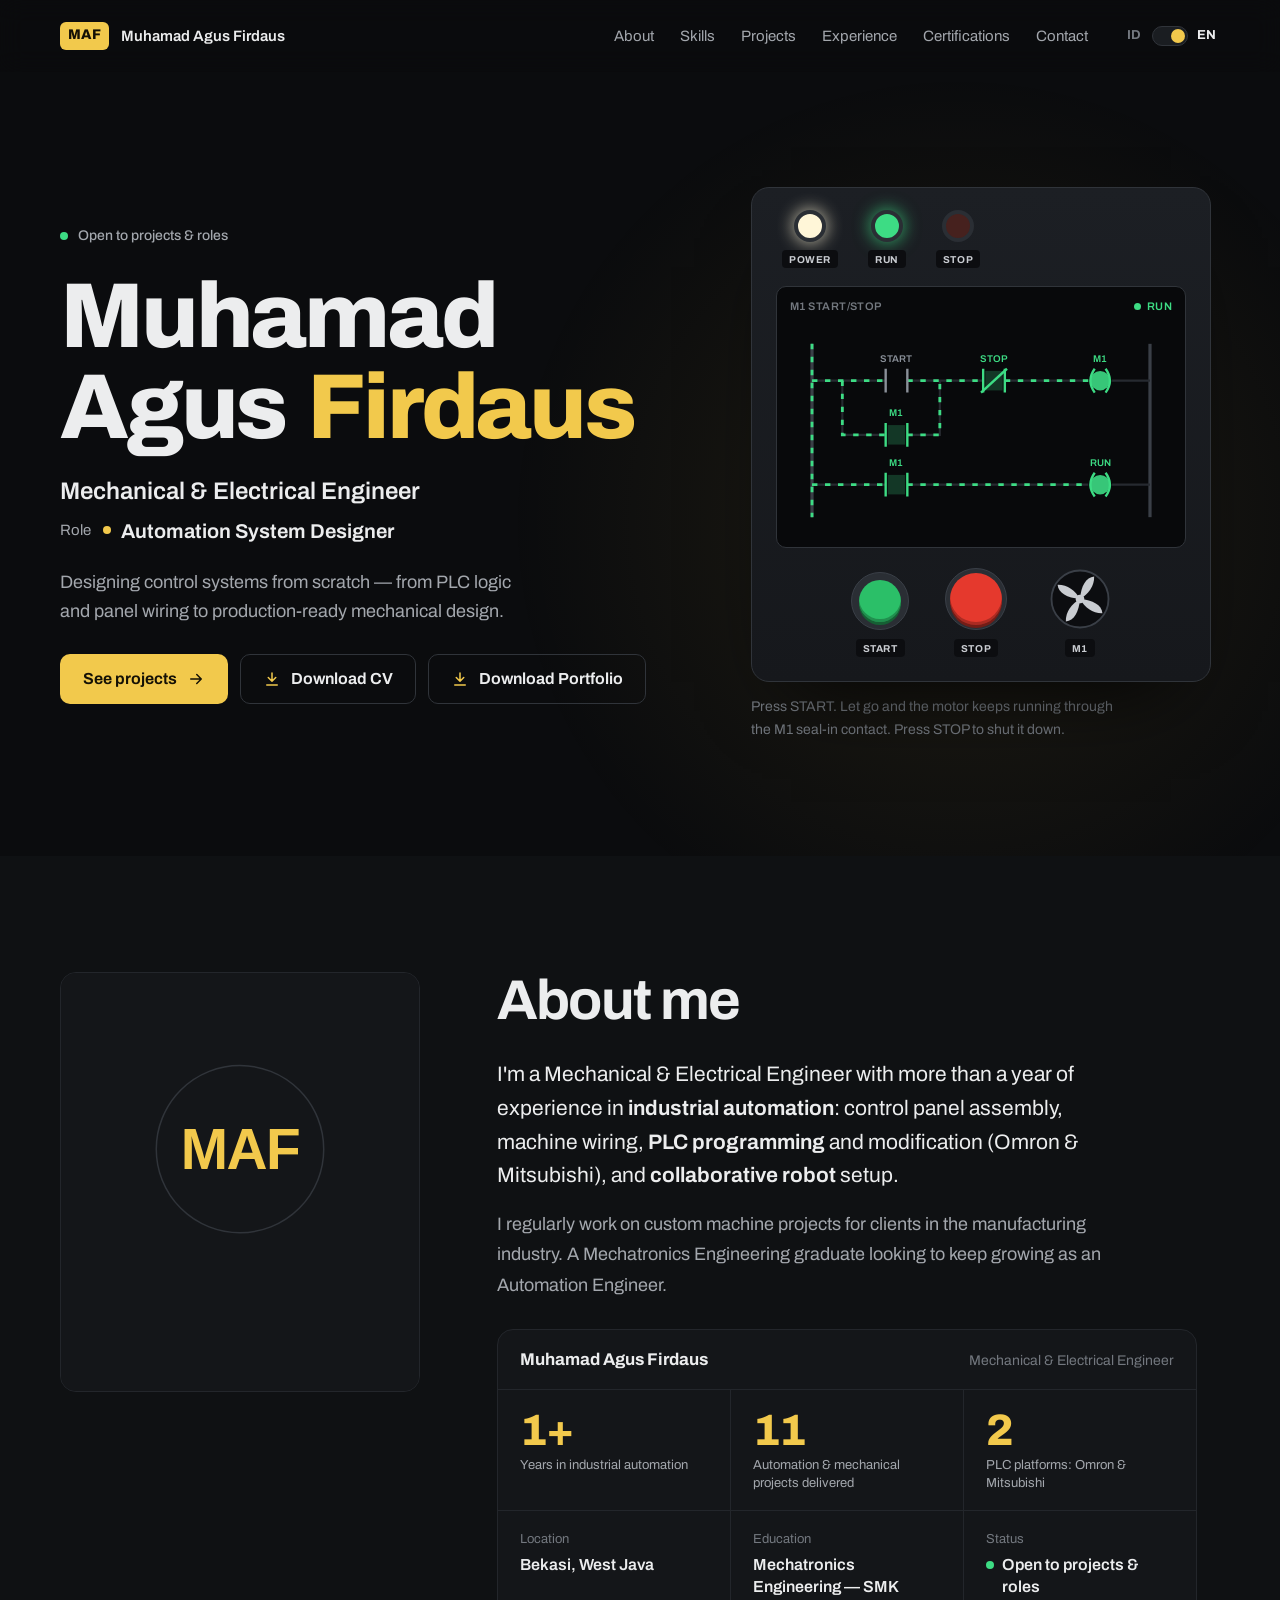
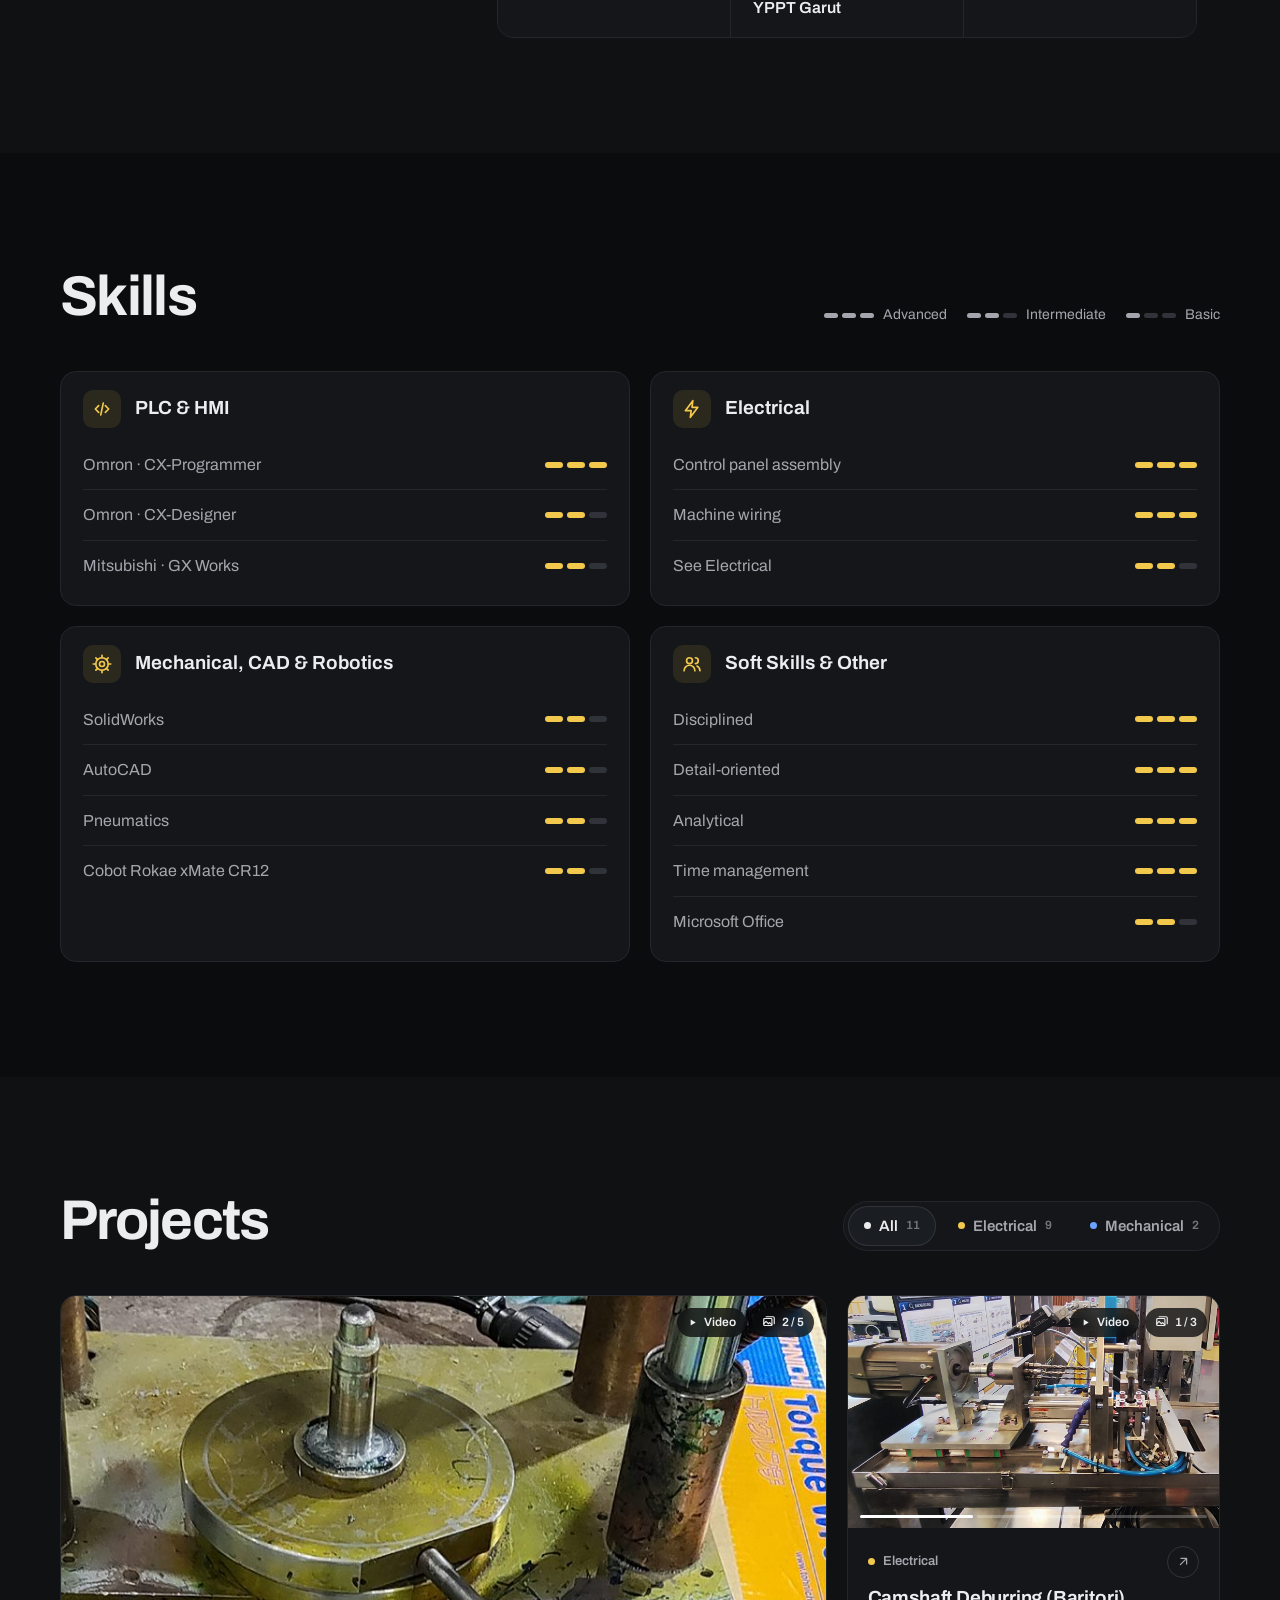
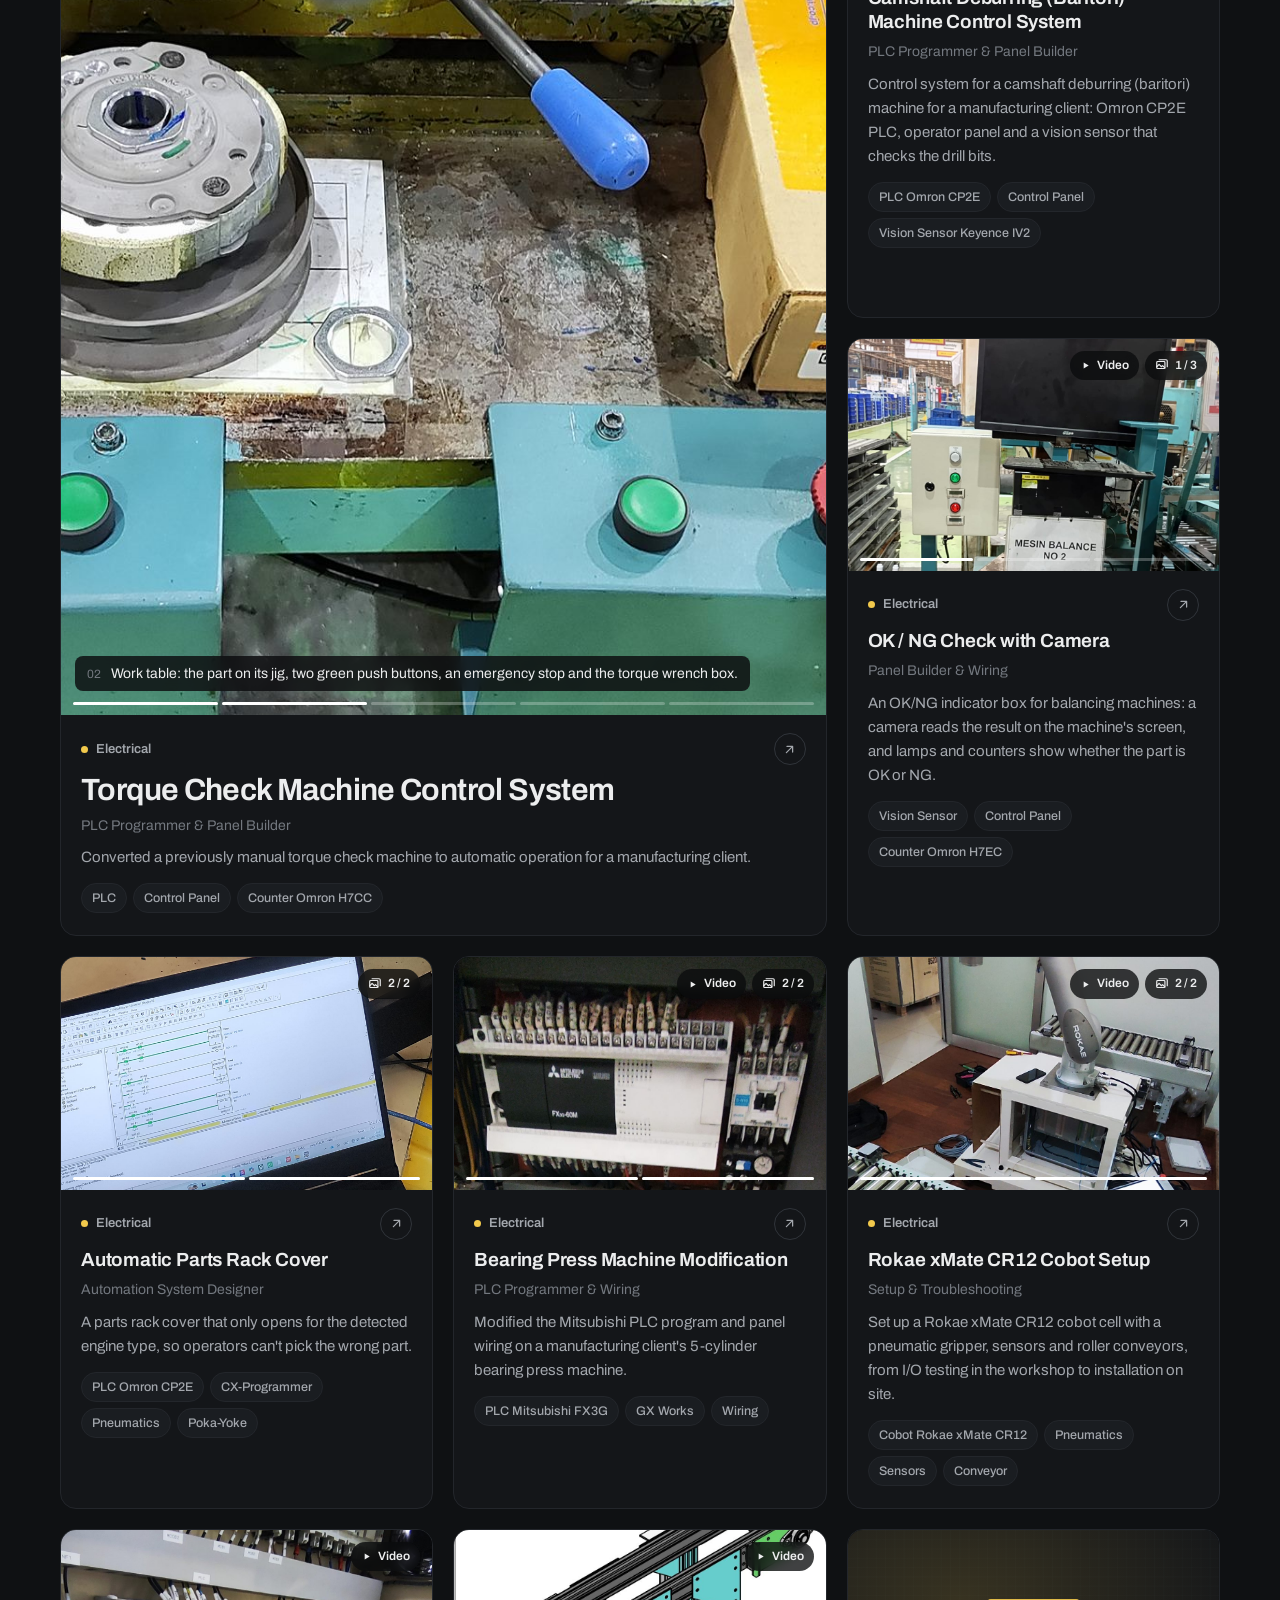
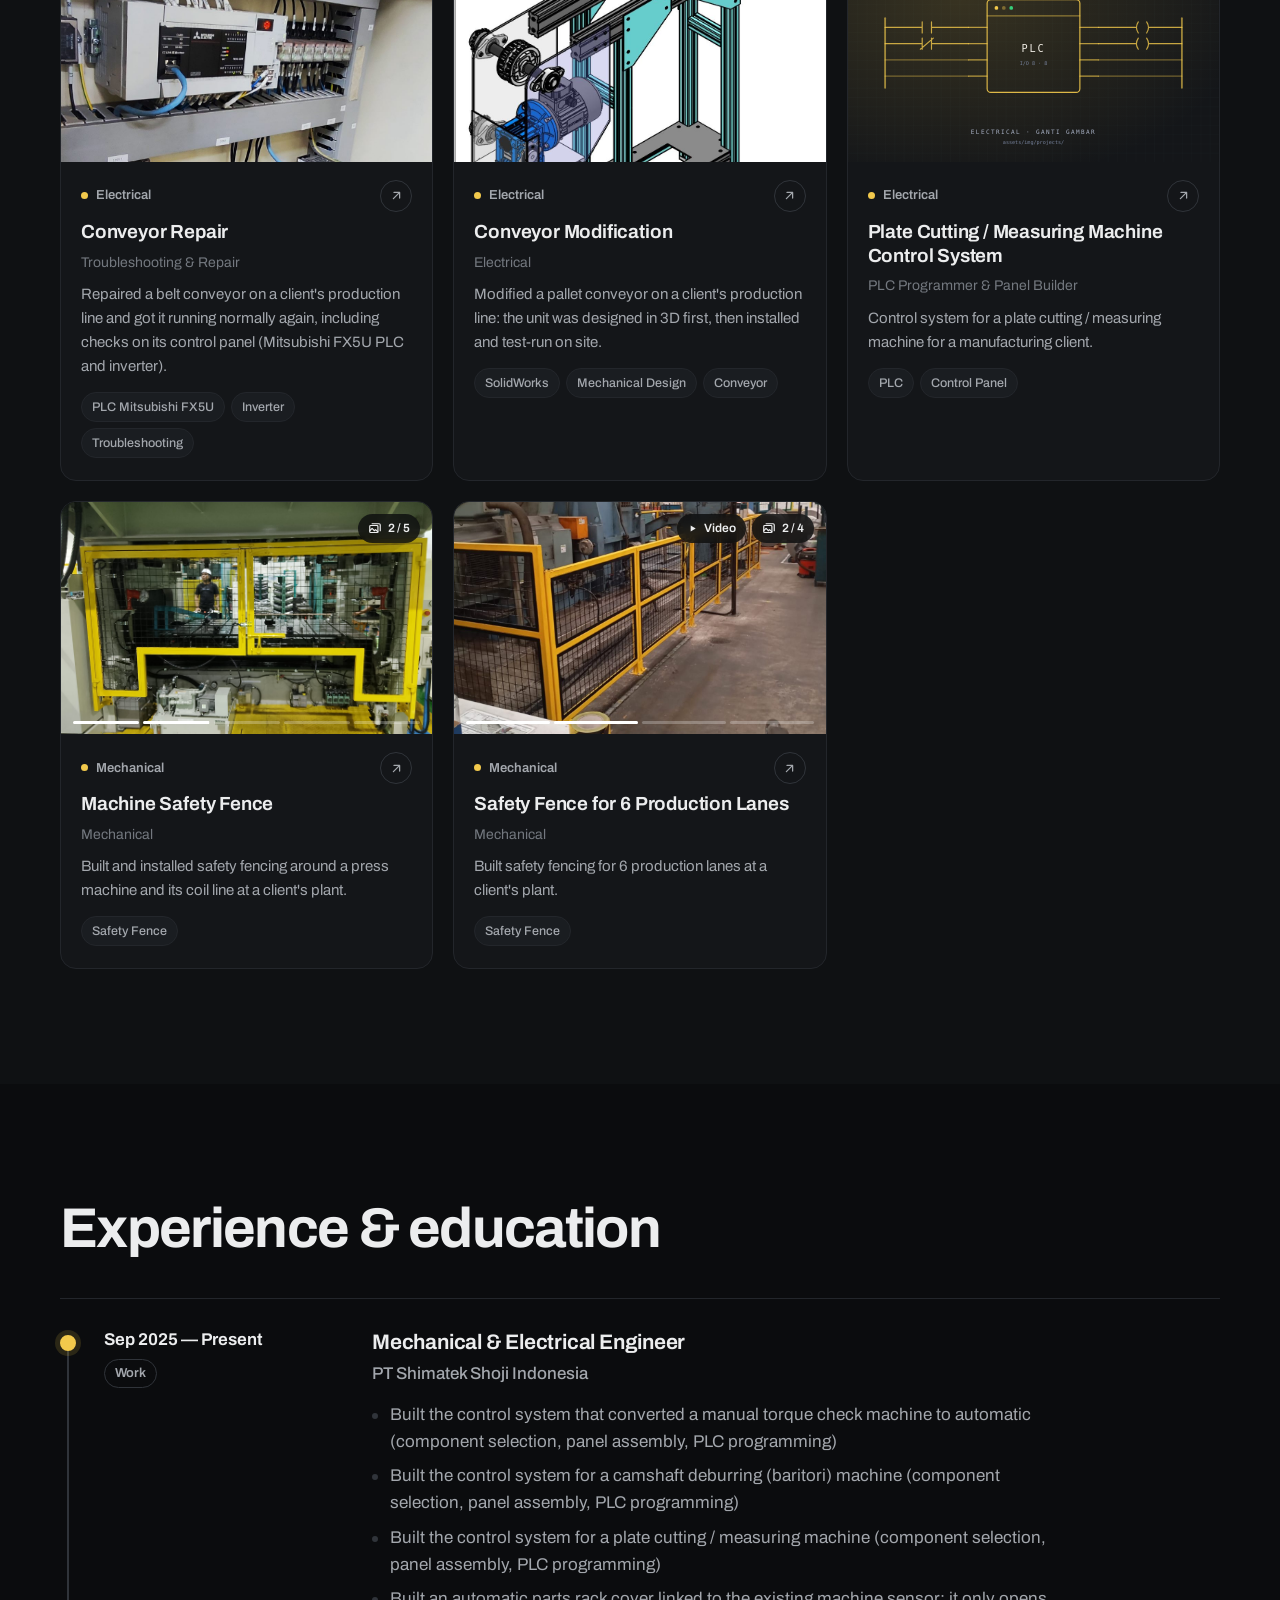
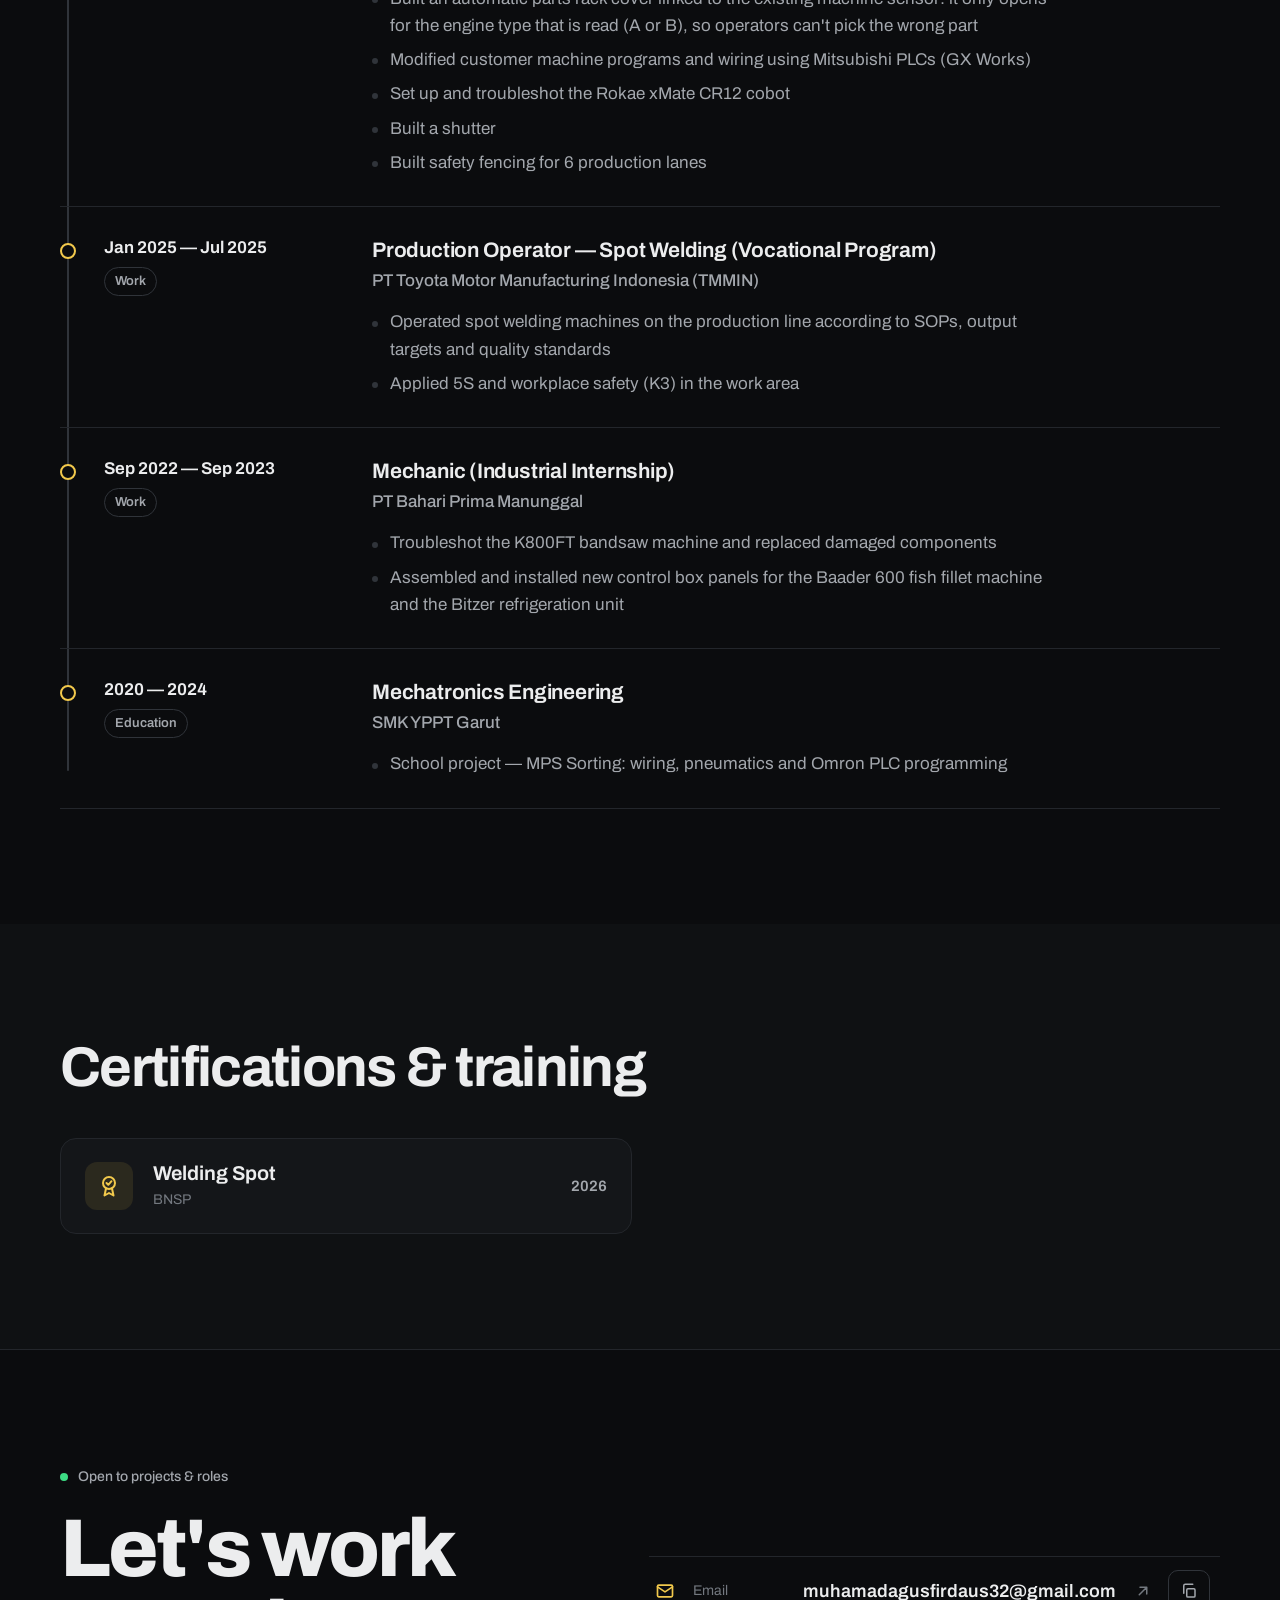
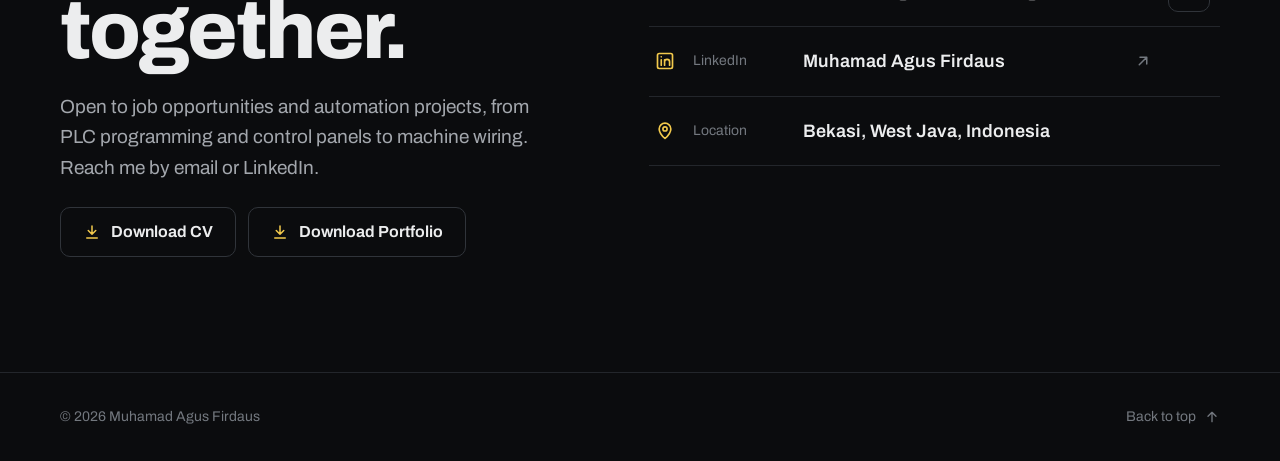
==== commit bdf40a84: "Tampilan dark mode + animasi baru - Dark mode penuh: satu latar gelap, satu aksen kuning, satu font " ====
--- a/index.html
+++ b/index.html
@@ -5,7 +5,8 @@
   <meta name="viewport" content="width=device-width, initial-scale=1" />
   <title>Muhamad Agus Firdaus — Mechanical & Electrical Engineer</title>
   <meta name="description" content="Portofolio Mechanical & Electrical Engineer: PLC programming, perancangan sistem otomasi, dan desain mekanik SolidWorks." />
-  <meta name="theme-color" content="#0c1222" />
+  <meta name="theme-color" content="#0b0c0e" />
+  <meta name="color-scheme" content="dark" />
 
   <!-- Open Graph: pratinjau saat link website dibagikan (WhatsApp, LinkedIn). Kalau alamat website berubah, ganti dua URL di bawah. -->
   <meta property="og:type" content="website" />
@@ -33,18 +34,17 @@
         <span class="brand-name" id="brand-name">Muhamad Agus Firdaus</span>
       </a>
 
-      <!-- tiap link punya warna garis bawah sendiri (c-*) -->
       <nav class="nav-links" id="nav-links" aria-label="Menu">
-        <a href="#about" class="c-blue" data-section="about" data-i18n="nav_about">Tentang</a>
-        <a href="#skills" class="c-green" data-section="skills" data-i18n="nav_skills">Keahlian</a>
-        <a href="#projects" class="c-volt" data-section="projects" data-i18n="nav_projects">Project</a>
-        <a href="#experience" class="c-orange" data-section="experience" data-i18n="nav_experience">Pengalaman</a>
-        <a href="#certifications" class="c-red" data-section="certifications" data-i18n="nav_certs">Sertifikasi</a>
-        <a href="#contact" class="c-volt" data-section="contact" data-i18n="nav_contact">Kontak</a>
+        <a href="#about" data-section="about" data-i18n="nav_about">Tentang</a>
+        <a href="#skills" data-section="skills" data-i18n="nav_skills">Keahlian</a>
+        <a href="#projects" data-section="projects" data-i18n="nav_projects">Project</a>
+        <a href="#experience" data-section="experience" data-i18n="nav_experience">Pengalaman</a>
+        <a href="#certifications" data-section="certifications" data-i18n="nav_certs">Sertifikasi</a>
+        <a href="#contact" data-section="contact" data-i18n="nav_contact">Kontak</a>
       </nav>
 
       <div class="nav-actions">
-        <!-- selector switch 2 posisi untuk bahasa -->
+        <!-- sakelar bahasa: klik ID, EN, atau sakelarnya -->
         <div class="selector" id="selector" role="group" aria-label="Bahasa / Language">
           <button type="button" data-lang="id" aria-pressed="true">ID</button>
           <button type="button" class="knob" id="knob" tabindex="-1" aria-hidden="true"><span></span></button>
@@ -55,41 +55,11 @@
         </button>
       </div>
     </div>
-    <!-- progress scroll, warna 3 fasa R-S-T -->
-    <div class="progress" id="progress" aria-hidden="true"></div>
   </header>
 
   <main id="main">
     <!-- ===================== HERO ===================== -->
     <section id="home" class="hero">
-      <!-- cahaya warna fasa R-S-T + hijau RUN yang bergeser pelan di belakang hero -->
-      <div class="aurora" aria-hidden="true"><i class="au-1"></i><i class="au-2"></i><i class="au-3"></i></div>
-      <div class="hero-bg" aria-hidden="true"></div>
-      <!-- grid blueprint yang menyala warna-warni di sekitar kursor (posisinya diatur main.js) -->
-      <div class="hero-spot" id="hero-spot" aria-hidden="true"><i></i></div>
-
-      <!-- gelombang sinus 3 fasa R-S-T, digeser 120° satu sama lain -->
-      <div class="waves" aria-hidden="true">
-        <svg viewBox="0 0 1440 200" preserveAspectRatio="xMidYMid slice">
-          <path class="wv-axis" d="M0 100H1440"/>
-          <g>
-            <path class="wv glow wv-r" d="M0 100c51-74.7 69-74.7 120 0s69 74.7 120 0s69-74.7 120 0s69 74.7 120 0s69-74.7 120 0s69 74.7 120 0s69-74.7 120 0s69 74.7 120 0s69-74.7 120 0s69 74.7 120 0s69-74.7 120 0s69 74.7 120 0s69-74.7 120 0s69 74.7 120 0s69-74.7 120 0s69 74.7 120 0"/>
-            <path class="wv wv-r" d="M0 100c51-74.7 69-74.7 120 0s69 74.7 120 0s69-74.7 120 0s69 74.7 120 0s69-74.7 120 0s69 74.7 120 0s69-74.7 120 0s69 74.7 120 0s69-74.7 120 0s69 74.7 120 0s69-74.7 120 0s69 74.7 120 0s69-74.7 120 0s69 74.7 120 0s69-74.7 120 0s69 74.7 120 0"/>
-          </g>
-          <g transform="translate(-80 0)">
-            <path class="wv glow wv-s" d="M0 100c51-74.7 69-74.7 120 0s69 74.7 120 0s69-74.7 120 0s69 74.7 120 0s69-74.7 120 0s69 74.7 120 0s69-74.7 120 0s69 74.7 120 0s69-74.7 120 0s69 74.7 120 0s69-74.7 120 0s69 74.7 120 0s69-74.7 120 0s69 74.7 120 0s69-74.7 120 0s69 74.7 120 0"/>
-            <path class="wv wv-s" d="M0 100c51-74.7 69-74.7 120 0s69 74.7 120 0s69-74.7 120 0s69 74.7 120 0s69-74.7 120 0s69 74.7 120 0s69-74.7 120 0s69 74.7 120 0s69-74.7 120 0s69 74.7 120 0s69-74.7 120 0s69 74.7 120 0s69-74.7 120 0s69 74.7 120 0s69-74.7 120 0s69 74.7 120 0"/>
-          </g>
-          <g transform="translate(-160 0)">
-            <path class="wv glow wv-t" d="M0 100c51-74.7 69-74.7 120 0s69 74.7 120 0s69-74.7 120 0s69 74.7 120 0s69-74.7 120 0s69 74.7 120 0s69-74.7 120 0s69 74.7 120 0s69-74.7 120 0s69 74.7 120 0s69-74.7 120 0s69 74.7 120 0s69-74.7 120 0s69 74.7 120 0s69-74.7 120 0s69 74.7 120 0"/>
-            <path class="wv wv-t" d="M0 100c51-74.7 69-74.7 120 0s69 74.7 120 0s69-74.7 120 0s69 74.7 120 0s69-74.7 120 0s69 74.7 120 0s69-74.7 120 0s69 74.7 120 0s69-74.7 120 0s69 74.7 120 0s69-74.7 120 0s69 74.7 120 0s69-74.7 120 0s69 74.7 120 0s69-74.7 120 0s69 74.7 120 0"/>
-          </g>
-        </svg>
-      </div>
-      <div class="phase-legend" aria-hidden="true">
-        <span><i class="ph-r"></i>R</span><span><i class="ph-s"></i>S</span><span><i class="ph-t"></i>T</span><span>3Ø · 50 HZ</span>
-      </div>
-
       <div class="wrap hero-grid">
         <div class="hero-copy">
           <p class="hero-chip" id="hero-chip" hidden><span class="dot"></span><span id="hero-chip-text"></span></p>
@@ -97,40 +67,32 @@
           <div class="hero-sub">
             <p class="hero-title" id="hero-title"></p>
             <div class="hero-role" id="hero-role">
-              <span class="role-tag" data-i18n="role_label">PERAN</span>
+              <span class="role-tag" data-i18n="role_label">Peran</span>
               <span class="role-now">
-                <span class="role-led c0" id="role-led" aria-hidden="true"></span>
+                <span class="role-led" id="role-led" aria-hidden="true"></span>
                 <span class="roller"><span class="roller-track" id="roller-track"></span></span>
               </span>
             </div>
           </div>
           <p class="hero-lead" id="hero-tagline"></p>
           <div class="hero-cta">
-            <a href="#projects" class="btn btn-volt"><span data-i18n="btn_projects">Lihat project</span><svg class="ic" viewBox="0 0 24 24" aria-hidden="true"><path d="M5 12h14M13 6l6 6-6 6"/></svg></a>
+            <a href="#projects" class="btn btn-main"><span data-i18n="btn_projects">Lihat project</span><svg class="ic" viewBox="0 0 24 24" aria-hidden="true"><path d="M5 12h14M13 6l6 6-6 6"/></svg></a>
             <!-- tombol download: file-nya diatur di data.js (cv & portfolio); yang kosong disembunyikan -->
             <a href="#" class="btn btn-dl dl-cv" data-dl="cv" download><svg class="ic" viewBox="0 0 24 24" aria-hidden="true"><path d="M12 4v11M7 10l5 5 5-5M5 20h14"/></svg><span data-i18n="btn_cv">Download CV</span></a>
             <a href="#" class="btn btn-dl dl-pf" data-dl="portfolio" download><svg class="ic" viewBox="0 0 24 24" aria-hidden="true"><path d="M12 4v11M7 10l5 5 5-5M5 20h14"/></svg><span data-i18n="btn_portfolio">Download Portofolio</span></a>
           </div>
         </div>
 
-        <!-- Pintu panel kontrol: interaktif -->
+        <!-- Panel kontrol: interaktif (START / STOP, ladder diagram, motor M1) -->
         <div class="panel-col">
           <div class="panel-wrap">
-            <div class="panel-glow" aria-hidden="true"></div>
             <div class="panel" id="panel">
-              <span class="sheen" aria-hidden="true"></span>
-              <i class="screw s1"></i><i class="screw s2"></i><i class="screw s3"></i><i class="screw s4"></i>
-
               <div class="panel-top">
                 <div class="lamps">
                   <div class="lamp lamp-white" data-lamp="power"><span class="bulb"></span><span class="plate">POWER</span></div>
                   <div class="lamp lamp-green" data-lamp="run"><span class="bulb"></span><span class="plate">RUN</span></div>
                   <div class="lamp lamp-red" data-lamp="stop"><span class="bulb"></span><span class="plate">STOP</span></div>
                 </div>
-                <svg class="warn-sign" viewBox="0 0 40 36" aria-hidden="true">
-                  <path class="warn-tri" d="M20 3 37 33H3z"/>
-                  <path class="warn-bolt" d="M22 11 15 22h5l-2 8 8-12h-5.5l1.5-7z"/>
-                </svg>
               </div>
 
               <div class="hmi">
@@ -168,38 +130,19 @@
       </div>
     </section>
 
-    <!-- ===================== PITA BERJALAN ===================== -->
-    <section class="ticker" id="ticker" data-i18n-aria="ticker_label">
-      <div class="tk tk-back" id="tk-back-band" aria-hidden="true"><div class="tk-track" id="tk-back"></div></div>
-      <div class="tk tk-front"><div class="tk-track" id="tk-front"></div></div>
-    </section>
-
     <!-- ===================== ABOUT ===================== -->
-    <section id="about" class="about">
-      <div class="about-bg" aria-hidden="true"></div>
+    <section id="about" class="section about">
       <div class="wrap about-grid">
         <figure class="portrait rv" data-rv="about-photo">
-          <div class="gear gear-portrait" aria-hidden="true">
-            <svg viewBox="0 0 200 200"><circle cx="100" cy="100" r="78" class="gear-teeth"/><circle cx="100" cy="100" r="66" class="gear-ring"/><circle cx="100" cy="100" r="44" class="gear-dash"/><circle cx="100" cy="100" r="22" class="gear-ring"/></svg>
-          </div>
-          <span class="portrait-block" aria-hidden="true"></span>
-          <span class="portrait-line" aria-hidden="true"></span>
           <img id="about-photo" src="assets/img/profile-placeholder.svg" alt="" width="480" height="560" />
         </figure>
         <div class="about-body">
-          <div class="sec-head-block rv" data-rv="about-head">
-            <h2 class="sec-title" data-i18n="sec_about">Tentang saya</h2>
-            <div class="code-bar cb-about" aria-hidden="true"><i></i><i></i><i></i></div>
-          </div>
+          <h2 class="sec-title rv" data-rv="about-head" data-i18n="sec_about">Tentang saya</h2>
           <div class="about-text rv" id="about-paras" data-rv="about-text"></div>
 
-          <!-- rating plate seperti nameplate motor; angkanya "dikocok" saat muncul -->
-          <div class="rating-plate rv" id="rating-plate" data-rv="about-plate">
-            <i class="rivet r1"></i><i class="rivet r2"></i><i class="rivet r3"></i><i class="rivet r4"></i>
-            <div class="rp-head">
-              <span class="rp-name" id="rp-name"></span>
-              <span class="rp-type" id="rp-type"></span>
-            </div>
+          <!-- angka statistik (menghitung naik saat muncul) + lokasi, pendidikan, status -->
+          <div class="facts rv" id="rating-plate" data-rv="about-plate">
+            <p class="facts-head"><span class="rp-name" id="rp-name"></span><span class="rp-type" id="rp-type"></span></p>
             <dl class="rp-grid" id="rp-grid"></dl>
           </div>
         </div>
@@ -210,78 +153,51 @@
     <section id="skills" class="section skills-sec">
       <div class="wrap">
         <div class="sec-head">
-          <div class="sec-head-block rv" data-rv="skills-head">
-            <h2 class="sec-title" data-i18n="sec_skills">Keahlian</h2>
-            <div class="code-bar cb-skills" aria-hidden="true"><i></i><i></i><i></i></div>
-          </div>
+          <h2 class="sec-title rv" data-rv="skills-head" data-i18n="sec_skills">Keahlian</h2>
           <div class="legend" id="level-legend"></div>
         </div>
         <div class="skills rvp" id="skills-grid" data-rv="skills-grid"></div>
       </div>
     </section>
 
-    <!-- ===================== PROJECTS (kertas blueprint) ===================== -->
-    <section id="projects" class="projects-sec">
-      <div class="projects-bg" aria-hidden="true"></div>
-      <div class="scan" aria-hidden="true"></div>
-      <div class="gear gear-big" aria-hidden="true">
-        <svg viewBox="0 0 200 200"><circle cx="100" cy="100" r="78" class="gear-teeth"/><circle cx="100" cy="100" r="66" class="gear-ring"/><circle cx="100" cy="100" r="44" class="gear-dash"/><circle cx="100" cy="100" r="22" class="gear-ring"/></svg>
-      </div>
-      <div class="gear gear-small" aria-hidden="true">
-        <svg viewBox="0 0 200 200"><circle cx="100" cy="100" r="78" class="gear-teeth"/><circle cx="100" cy="100" r="66" class="gear-ring"/><circle cx="100" cy="100" r="22" class="gear-ring"/></svg>
-      </div>
+    <!-- ===================== PROJECTS ===================== -->
+    <section id="projects" class="section projects-sec">
       <div class="wrap">
         <div class="sec-head">
-          <div class="sec-head-block rv" data-rv="proj-head">
-            <h2 class="sec-title" data-i18n="sec_projects">Project</h2>
-            <div class="code-bar cb-proj" aria-hidden="true"><i></i><i></i><i></i></div>
-          </div>
+          <h2 class="sec-title rv" data-rv="proj-head" data-i18n="sec_projects">Project</h2>
           <div class="filters" id="filters" role="group" data-i18n-aria="filter_label"></div>
         </div>
-        <div class="projects rv" id="projects-grid" data-rv="proj-grid"></div>
+        <div class="projects rvp" id="projects-grid" data-rv="proj-grid"></div>
         <p class="empty-note" id="projects-empty" hidden></p>
       </div>
     </section>
 
     <!-- ===================== EXPERIENCE ===================== -->
-    <section id="experience" class="exp-sec">
-      <div class="bus" aria-hidden="true"><i></i><i></i><i></i></div>
-      <div class="wrap">
-        <div class="sec-head-block rv" data-rv="exp-head">
-          <h2 class="sec-title" data-i18n="sec_experience">Pengalaman & pendidikan</h2>
-          <div class="code-bar cb-exp" aria-hidden="true"><i></i><i></i><i></i></div>
-        </div>
-        <!-- kabel timeline "dialiri arus", berakhir di simbol ground -->
-        <div class="timeline-wrap rvp" data-rv="exp-list">
-          <div class="wire" aria-hidden="true"><span></span></div>
-          <svg class="ground" viewBox="0 0 20 14" aria-hidden="true"><path d="M1 1h18M5 7h10M8.5 13h3"/></svg>
+    <section id="experience" class="section exp-sec">
+      <div class="wrap">
+        <h2 class="sec-title rv" data-rv="exp-head" data-i18n="sec_experience">Pengalaman & pendidikan</h2>
+        <!-- garis timeline terisi mengikuti scroll (main.js) -->
+        <div class="timeline-wrap" id="timeline-wrap">
+          <div class="wire" aria-hidden="true"><span id="wire-fill"></span></div>
           <ol class="timeline" id="timeline"></ol>
         </div>
       </div>
     </section>
 
     <!-- ===================== CERTIFICATIONS ===================== -->
-    <section id="certifications" class="cert-sec">
-      <div class="wrap">
-        <div class="sec-head-block rv" data-rv="cert-head">
-          <h2 class="sec-title" data-i18n="sec_certs">Sertifikasi & pelatihan</h2>
-          <div class="code-bar cb-cert" aria-hidden="true"><i></i><i></i><i></i></div>
-        </div>
+    <section id="certifications" class="section cert-sec">
+      <div class="wrap">
+        <h2 class="sec-title rv" data-rv="cert-head" data-i18n="sec_certs">Sertifikasi & pelatihan</h2>
         <ul class="certs" id="certs-grid"></ul>
       </div>
     </section>
 
-    <!-- ===================== CONTACT (blok kuning) ===================== -->
-    <section id="contact" class="contact">
-      <div class="hazard" aria-hidden="true"></div>
-      <div class="gear gear-contact" aria-hidden="true">
-        <svg viewBox="0 0 200 200"><circle cx="100" cy="100" r="78" class="gear-teeth"/><circle cx="100" cy="100" r="66" class="gear-ring"/><circle cx="100" cy="100" r="44" class="gear-dash"/><circle cx="100" cy="100" r="22" class="gear-ring"/></svg>
-      </div>
+    <!-- ===================== CONTACT ===================== -->
+    <section id="contact" class="section contact">
       <div class="wrap contact-grid">
         <div class="contact-left rv" data-rv="contact-left">
           <p class="contact-status" id="contact-status" hidden></p>
           <h2 class="contact-title" data-i18n="contact_title"></h2>
-          <div class="code-bar cb-contact" aria-hidden="true"><i></i><i></i><i></i></div>
           <p class="contact-lead" data-i18n="contact_lead"></p>
           <div class="contact-dl" id="contact-dl">
             <a href="#" class="btn btn-dl dl-cv" data-dl="cv" download><svg class="ic" viewBox="0 0 24 24" aria-hidden="true"><path d="M12 4v11M7 10l5 5 5-5M5 20h14"/></svg><span data-i18n="btn_cv">Download CV</span></a>
@@ -294,7 +210,6 @@
   </main>
 
   <footer class="footer">
-    <div class="bus" aria-hidden="true"><i></i><i></i><i></i></div>
     <div class="wrap footer-inner">
       <p id="footer-copy"></p>
       <a href="#home" class="to-top"><span data-i18n="back_top">Kembali ke atas</span><svg class="ic" viewBox="0 0 24 24" aria-hidden="true"><path d="M12 19V5M6 11l6-6 6 6"/></svg></a>
--- a/css/style.css
+++ b/css/style.css
@@ -1,51 +1,43 @@
 /* =====================================================================
-   TEMA "PANEL HIDUP" — warna diambil dari kabel 3 fasa dan sinyal panel:
-   merah (R) · kuning (S) · biru (T), hijau RUN, oranye.
+   TAMPILAN DARK MODE — satu latar gelap, satu warna aksen (kuning),
+   satu font (Archivo, lebar normal). Electrical/Mechanical cuma ditandai
+   titik warna kecil. Panel kontrol di hero tetap berwarna (lampu dan
+   tombol), karena warnanya punya arti.
    Ganti warna cukup di :root.
    ===================================================================== */
 :root {
-  --ink: #0c1222;          /* dasar halaman: navy baja */
-  --ink-2: #0a0f1c;        /* footer */
-  --panel: #111a2f;        /* permukaan kartu */
-  --line: #22305a;
-  --line-2: #1c2846;
-  --paper: #f1eee6;        /* teks utama */
-  --muted: #a9b3c9;
-  --dim: #7a86a3;
-  --label: #8d98b3;
-
-  --stop: #ff5a4a;         /* fasa R · STOP · sertifikasi */
-  --volt: #ffd23f;         /* fasa S · electrical · aksen utama */
-  --cad: #4da3ff;          /* fasa T · mechanical / CAD */
-  --cad-deep: #1d5bd0;     /* biru untuk di atas latar terang */
-  --run: #34e08a;          /* RUN · PLC · kerja */
-  --orange: #ff8a3d;       /* pendidikan · soft skill */
-
-  --steel: #e8eae5;        /* latar section Tentang */
-  --steel-ink: #121a2c;    /* teks di latar terang + nameplate */
-  --blueprint: #123c8f;    /* latar section Project (kertas blueprint) */
-  --card-blue: #0d1733;    /* kartu project */
-
-  --door: #c9cec9;         /* pintu panel RAL 7035 */
-  --door-2: #b3bab4;
-
-  --wrap: 1280px;
+  --bg: #0b0c0e;           /* dasar halaman */
+  --bg-2: #0f1113;         /* section selang-seling, footer */
+  --surface: #141619;      /* kartu */
+  --surface-2: #1a1d21;    /* kartu disorot, isian */
+  --line: #23262b;         /* garis tipis */
+  --line-2: #30343a;       /* garis lebih jelas, batas tombol */
+  --text: #ecedee;
+  --muted: #a3a7ad;
+  --dim: #73787f;
+
+  --accent: #f2c94c;       /* kuning: tombol utama, nama, angka, electrical */
+  --accent-ink: #151105;   /* teks di atas kuning */
+  --mech: #6ba4ff;         /* biru: mechanical (titik kategori) */
+  --run: #3ddc84;          /* lampu RUN di panel */
+  --stop: #ff5a4a;         /* lampu STOP di panel */
+
+  --wrap: 1240px;
   --gut: clamp(16px, 4vw, 40px);
-  --sec: clamp(72px, 8vw, 112px);
-
-  --font: "Archivo", "Arial Narrow", system-ui, -apple-system, "Segoe UI", sans-serif;
-  --mono: "Martian Mono", ui-monospace, SFMono-Regular, Menlo, Consolas, monospace;
+  --sec: clamp(80px, 9vw, 128px);
+
+  --font: "Archivo", system-ui, -apple-system, "Segoe UI", sans-serif;
   --ease: cubic-bezier(.2, .8, .2, 1);
   --slide-time: 4s;        /* lama tiap foto tampil di kartu project sebelum geser otomatis */
 }
 
 /* =====================================================================
-   BASE
+   DASAR
    ===================================================================== */
 *, *::before, *::after { box-sizing: border-box; }
-html { scroll-behavior: smooth; scroll-padding-top: 76px; -webkit-text-size-adjust: 100%; }
+html { color-scheme: dark; scroll-behavior: smooth; scroll-padding-top: 72px; -webkit-text-size-adjust: 100%; }
 body {
-  margin: 0; background: var(--ink); color: var(--paper);
+  margin: 0; background: var(--bg); color: var(--text);
   font-family: var(--font); font-size: 17px; line-height: 1.6;
   -webkit-font-smoothing: antialiased; overflow-x: hidden; overflow-x: clip;
 }
@@ -53,562 +45,299 @@
 img { max-width: 100%; display: block; }
 a { color: inherit; text-decoration: none; }
 button { font: inherit; color: inherit; cursor: pointer; }
-h1, h2, h3, h4 { margin: 0; line-height: 1.1; }
+h1, h2, h3, h4 { margin: 0; line-height: 1.1; font-weight: 700; }
 p, figure { margin: 0; }
 ul, ol { margin: 0; padding: 0; list-style: none; }
 dl, dd { margin: 0; }
-mark { background: none; color: inherit; }
 [hidden] { display: none !important; }
-::selection { background: var(--volt); color: var(--ink); }
-/* scrollbar warna 3 fasa (Chrome, Edge, Safari); Firefox cukup satu warna */
-::-webkit-scrollbar { width: 12px; height: 12px; }
-::-webkit-scrollbar-track { background: var(--ink-2); }
-::-webkit-scrollbar-thumb { border: 3px solid var(--ink-2); border-radius: 8px; background: linear-gradient(var(--stop), var(--volt), var(--cad)); }
-::-webkit-scrollbar-thumb:horizontal { background: linear-gradient(90deg, var(--stop), var(--volt), var(--cad)); }
-@supports not selector(::-webkit-scrollbar) { html { scrollbar-color: var(--volt) var(--ink-2); } }
+::selection { background: var(--accent); color: var(--accent-ink); }
+html { scrollbar-color: var(--line-2) var(--bg); }
 
 .wrap { width: 100%; max-width: var(--wrap); margin: 0 auto; padding: 0 var(--gut); }
 .sr-only { position: absolute; width: 1px; height: 1px; overflow: hidden; clip: rect(0 0 0 0); white-space: nowrap; }
-:focus-visible { outline: 2px solid var(--volt); outline-offset: 3px; border-radius: 4px; }
-.skip-link { position: fixed; left: 16px; top: -60px; z-index: 300; padding: 10px 16px; border-radius: 6px; background: var(--volt); color: var(--ink); font-weight: 700; transition: top .2s; }
+:focus-visible { outline: 2px solid var(--accent); outline-offset: 3px; border-radius: 4px; }
+.skip-link { position: fixed; left: 16px; top: -60px; z-index: 300; padding: 10px 16px; border-radius: 8px; background: var(--accent); color: var(--accent-ink); font-weight: 700; transition: top .2s; }
 .skip-link:focus { top: 12px; }
 .ic { width: 18px; height: 18px; flex: none; fill: none; stroke: currentColor; stroke-width: 2; stroke-linecap: round; stroke-linejoin: round; }
 
-/* judul pakai lebar sempit (condensed) dari sumbu wdth Archivo */
-.hero-name, .sec-title, .contact-title, .rp-name, .rp-num, .tl-period, .card.featured h3, .m-body h3, .cert-name, .cert-year {
-  font-stretch: 64%; font-weight: 850; letter-spacing: -.005em;
-}
-
-/* reveal saat scroll: dasar transisinya (keadaan tersembunyi ada di bagian REVEAL) */
-.rv, .rv-c { transition: opacity .9s var(--ease), transform .9s var(--ease); }
-
-/* =====================================================================
-   NAV
+/* =====================================================================
+   NAV — latarnya lebih pekat dan tingginya mengecil setelah di-scroll
    ===================================================================== */
 .nav {
-  position: sticky; top: 0; z-index: 100; height: 68px;
-  background: rgba(12, 18, 34, .8); border-bottom: 1px solid rgba(38, 52, 90, .75);
-  -webkit-backdrop-filter: blur(14px) saturate(140%); backdrop-filter: blur(14px) saturate(140%);
-  animation: navIn .8s var(--ease) both;
-}
+  position: sticky; top: 0; z-index: 100; height: 72px;
+  background: rgba(11, 12, 14, .55); border-bottom: 1px solid transparent;
+  -webkit-backdrop-filter: blur(12px); backdrop-filter: blur(12px);
+  transition: height .35s var(--ease), background .35s, border-color .35s;
+  animation: fadeDown .7s var(--ease) both;
+}
+.nav.scrolled { height: 60px; background: rgba(11, 12, 14, .86); border-bottom-color: var(--line); }
 .nav-inner { height: 100%; display: flex; align-items: center; gap: 20px; }
 .brand { display: inline-flex; align-items: center; gap: 12px; margin-right: auto; min-height: 44px; }
 .brand-tag {
-  display: inline-grid; place-items: center; min-width: 40px; height: 28px; padding: 0 8px; border-radius: 4px;
-  background: var(--volt); color: var(--ink); font-weight: 850; font-stretch: 75%; font-size: 15px; letter-spacing: .02em;
-  transition: box-shadow .3s, transform .3s var(--ease);
-}
-.brand:hover .brand-tag { transform: rotate(-4deg); box-shadow: 0 0 0 4px color-mix(in srgb, var(--volt) 20%, transparent), 0 0 22px color-mix(in srgb, var(--volt) 55%, transparent); }
+  display: inline-grid; place-items: center; min-width: 40px; height: 28px; padding: 0 8px; border-radius: 6px;
+  background: var(--accent); color: var(--accent-ink); font-weight: 800; font-size: 14px; letter-spacing: .02em;
+  transition: transform .3s var(--ease);
+}
+.brand:hover .brand-tag { transform: translateY(-1px) rotate(-3deg); }
 .brand-name { font-weight: 600; font-size: 15px; }
 
 .nav-links { display: flex; gap: 2px; }
-.nav-links a { --c: var(--volt); position: relative; padding: 10px 11px; font-size: 15px; color: var(--muted); transition: color .2s; }
+.nav-links a { position: relative; padding: 10px 12px; font-size: 15px; color: var(--muted); transition: color .2s; }
 .nav-links a::after {
-  content: ""; position: absolute; left: 11px; right: 11px; bottom: 4px; height: 2px; border-radius: 2px;
-  background: var(--c); transform: scaleX(0); transform-origin: left; transition: transform .35s var(--ease);
-}
-.nav-links a:hover, .nav-links a.active { color: var(--paper); }
+  content: ""; position: absolute; left: 12px; right: 12px; bottom: 4px; height: 2px; border-radius: 2px;
+  background: var(--accent); transform: scaleX(0); transform-origin: left; transition: transform .35s var(--ease);
+}
+.nav-links a:hover, .nav-links a.active { color: var(--text); }
 .nav-links a:hover::after, .nav-links a.active::after { transform: scaleX(1); }
-.nav-links a.c-blue { --c: var(--cad); }
-.nav-links a.c-green { --c: var(--run); }
-.nav-links a.c-volt { --c: var(--volt); }
-.nav-links a.c-orange { --c: var(--orange); }
-.nav-links a.c-red { --c: var(--stop); }
 .nav-actions { display: flex; align-items: center; gap: 10px; }
 
-/* selector switch bahasa */
-.selector { display: inline-flex; align-items: center; gap: 2px; }
-.selector button[data-lang] { border: 0; background: none; min-width: 30px; min-height: 44px; padding: 0 3px; font-size: 13px; font-weight: 750; color: var(--dim); transition: color .2s; }
-.selector button[data-lang]:hover { color: var(--paper); }
-.selector button[aria-pressed="true"] { color: var(--volt); }
-.knob {
-  width: 30px; height: 30px; margin: 7px 2px; border-radius: 50%; padding: 0; border: 2px solid #4a556e;
-  background: radial-gradient(circle at 35% 30%, #3a4560, #1a2238 70%); position: relative;
-}
-.knob span {
-  position: absolute; left: 50%; top: 3px; bottom: 3px; width: 6px; margin-left: -3px; border-radius: 3px;
-  background: linear-gradient(#e9ecef, #9aa3b2); transform: rotate(-45deg); transition: transform .35s var(--ease);
-}
-.selector[data-pos="en"] .knob span { transform: rotate(45deg); }
-
-.burger { display: none; width: 44px; height: 44px; border: 1px solid var(--line); background: #141d33; border-radius: 8px; position: relative; padding: 0; }
-.burger span { position: absolute; left: 12px; right: 12px; height: 2px; background: var(--paper); transition: transform .3s var(--ease); }
+/* sakelar bahasa ID / EN */
+.selector { display: inline-flex; align-items: center; gap: 4px; }
+.selector button[data-lang] { border: 0; background: none; min-width: 28px; min-height: 44px; padding: 0 2px; font-size: 13px; font-weight: 700; color: var(--dim); transition: color .2s; }
+.selector button[data-lang]:hover { color: var(--text); }
+.selector button[aria-pressed="true"] { color: var(--text); }
+.knob { position: relative; width: 36px; height: 20px; padding: 0; border: 1px solid var(--line-2); border-radius: 999px; background: var(--surface-2); }
+.knob span { position: absolute; left: 2px; top: 2px; width: 14px; height: 14px; border-radius: 50%; background: var(--accent); transition: transform .3s var(--ease); }
+.selector[data-pos="en"] .knob span { transform: translateX(16px); }
+
+.burger { display: none; width: 44px; height: 44px; border: 1px solid var(--line-2); background: var(--surface); border-radius: 10px; position: relative; padding: 0; }
+.burger span { position: absolute; left: 12px; right: 12px; height: 2px; background: var(--text); transition: transform .3s var(--ease); }
 .burger span:first-child { top: 17px; } .burger span:last-child { top: 25px; }
 .nav.open .burger span:first-child { transform: translateY(4px) rotate(45deg); }
 .nav.open .burger span:last-child { transform: translateY(-4px) rotate(-45deg); }
 
-/* progress scroll 3 warna; browser tanpa scroll-timeline diisi lewat JS */
-.progress {
-  position: absolute; left: 0; right: 0; bottom: -1px; height: 3px; pointer-events: none;
-  background: linear-gradient(90deg, var(--stop) 0 33.33%, var(--volt) 33.33% 66.66%, var(--cad) 66.66%);
-  clip-path: inset(0 100% 0 0);
-}
-@supports (animation-timeline: scroll()) {
-  .progress { animation: progress linear both; animation-timeline: scroll(root); }
-}
-
-/* =====================================================================
-   BUTTONS
+/* =====================================================================
+   TOMBOL
    ===================================================================== */
 .btn {
-  display: inline-flex; align-items: center; justify-content: center; gap: 10px; min-height: 52px; padding: 0 24px;
-  border-radius: 8px; font-weight: 750; font-size: 16px; border: 2px solid transparent; white-space: nowrap;
-  transition: background .2s, color .2s, border-color .2s, box-shadow .3s, transform .2s var(--ease);
-}
-.btn:active { transform: translateY(1px); }
+  display: inline-flex; align-items: center; justify-content: center; gap: 10px; min-height: 50px; padding: 0 22px;
+  border-radius: 10px; font-weight: 650; font-size: 16px; border: 1px solid transparent; white-space: nowrap;
+  transition: background .2s, color .2s, border-color .2s, transform .2s var(--ease);
+}
+.btn:hover { transform: translateY(-2px); }
+.btn:active { transform: none; }
 .btn .ic { transition: transform .3s var(--ease); }
-.btn-volt { background: var(--volt); color: var(--ink); }
-.btn-volt:hover { background: #ffe07a; box-shadow: 0 0 0 5px color-mix(in srgb, var(--volt) 18%, transparent), 0 14px 34px -12px color-mix(in srgb, var(--volt) 70%, transparent); }
-.btn-volt:hover .ic { transform: translateX(4px); }
-/* tombol download: CV biru (fasa T), portofolio hijau (RUN). Hover = terisi penuh warnanya */
-.btn-dl { --c: var(--cad); color: var(--paper); border-color: color-mix(in srgb, var(--c) 62%, transparent); background: color-mix(in srgb, var(--c) 12%, transparent); }
-.btn-dl .ic { color: var(--c); transition: transform .3s var(--ease), color .2s; }
-.btn-dl:hover { background: var(--c); border-color: var(--c); color: var(--ink); box-shadow: 0 0 0 5px color-mix(in srgb, var(--c) 18%, transparent), 0 14px 34px -12px color-mix(in srgb, var(--c) 70%, transparent); }
-.btn-dl:hover .ic { color: var(--ink); transform: translateY(2px); }
-.dl-cv { --c: var(--cad); }
-.dl-pf { --c: var(--run); }
+.btn-main { background: var(--accent); color: var(--accent-ink); }
+.btn-main:hover { background: #f7d873; }
+.btn-main:hover .ic { transform: translateX(4px); }
+.btn-dl { background: transparent; color: var(--text); border-color: var(--line-2); }
+.btn-dl .ic { color: var(--accent); }
+.btn-dl:hover { border-color: var(--muted); background: var(--surface); }
+.btn-dl:hover .ic { transform: translateY(2px); }
 
 /* =====================================================================
    HERO
    ===================================================================== */
-.hero { position: relative; overflow: hidden; padding: 84px 0 196px; background: var(--ink); }
-.hero-bg {
-  position: absolute; inset: 0; pointer-events: none;
-  /* kertas blueprint: grid mayor + minor */
-  background-image:
-    linear-gradient(color-mix(in srgb, var(--cad) 11%, transparent) 1px, transparent 1px),
-    linear-gradient(90deg, color-mix(in srgb, var(--cad) 11%, transparent) 1px, transparent 1px),
-    linear-gradient(color-mix(in srgb, var(--cad) 5%, transparent) 1px, transparent 1px),
-    linear-gradient(90deg, color-mix(in srgb, var(--cad) 5%, transparent) 1px, transparent 1px);
-  background-size: 120px 120px, 120px 120px, 24px 24px, 24px 24px;
-  -webkit-mask-image: linear-gradient(#000 55%, transparent); mask-image: linear-gradient(#000 55%, transparent);
-}
-/* aurora: gumpalan cahaya biru (T), merah (R), hijau (RUN) yang bergeser pelan */
-.aurora { position: absolute; inset: 0; overflow: hidden; pointer-events: none; }
-.aurora i { position: absolute; aspect-ratio: 1; border-radius: 50%; animation: drift 24s ease-in-out infinite alternate; }
-.au-1 { left: -14%; top: -34%; width: min(920px, 80vw); background: radial-gradient(closest-side, color-mix(in srgb, var(--cad) 32%, transparent), transparent); }
-.au-2 { right: -16%; top: 4%; width: min(780px, 70vw); background: radial-gradient(closest-side, color-mix(in srgb, var(--stop) 24%, transparent), transparent); animation-duration: 28s; animation-delay: -9s; }
-.au-3 { left: 22%; bottom: -42%; width: min(760px, 70vw); background: radial-gradient(closest-side, color-mix(in srgb, var(--run) 18%, transparent), transparent); animation-duration: 32s; animation-delay: -17s; }
-/* grid yang menyala di sekitar kursor: lapisan gradasi R-S-RUN-T yang hanya terlihat di garis grid (24px, sama dengan .hero-bg) */
-.hero-spot {
-  position: absolute; inset: 0; pointer-events: none; opacity: 0; transition: opacity .5s;
-  -webkit-mask-image: radial-gradient(circle 240px at var(--mx, 50%) var(--my, 50%), #000, transparent);
-  mask-image: radial-gradient(circle 240px at var(--mx, 50%) var(--my, 50%), #000, transparent);
-}
-.hero-spot.on { opacity: 1; }
-.hero-spot i {
-  position: absolute; inset: 0; background: linear-gradient(115deg, var(--stop), var(--volt) 35%, var(--run) 65%, var(--cad));
-  -webkit-mask-image: linear-gradient(#000 1px, transparent 1px), linear-gradient(90deg, #000 1px, transparent 1px);
-  mask-image: linear-gradient(#000 1px, transparent 1px), linear-gradient(90deg, #000 1px, transparent 1px);
-  -webkit-mask-size: 24px 24px; mask-size: 24px 24px;
-}
-.hero-grid { position: relative; z-index: 1; display: flex; flex-wrap: wrap; align-items: center; gap: 56px 72px; }
-.hero-copy { flex: 1.15 1 540px; min-width: 0; display: flex; flex-direction: column; align-items: flex-start; gap: 26px; }
-
-.hero-chip {
-  display: inline-flex; align-items: center; gap: 10px; padding: 7px 15px 7px 12px; border-radius: 999px;
-  background: color-mix(in srgb, var(--run) 10%, transparent); border: 1px solid color-mix(in srgb, var(--run) 38%, transparent);
-  color: #a6f2c9; font-size: 13.5px; font-weight: 600; line-height: 1.3;
-  animation: fadeUp .9s var(--ease) .05s both;
-}
-.dot { width: 9px; height: 9px; border-radius: 50%; background: var(--run); flex: none; animation: pulse 2s infinite; }
+.hero { position: relative; overflow: hidden; padding: clamp(64px, 9vw, 120px) 0 clamp(72px, 9vw, 120px); }
+/* satu cahaya kuning lembut di belakang panel */
+.hero::before {
+  content: ""; position: absolute; right: -10%; top: 0; width: min(900px, 80vw); aspect-ratio: 1; pointer-events: none;
+  background: radial-gradient(closest-side, rgba(242, 201, 76, .09), transparent);
+  animation: fade 2s ease .3s both;
+}
+.hero-grid { position: relative; display: flex; flex-wrap: wrap; align-items: center; gap: 56px 72px; }
+.hero-copy { flex: 1.15 1 520px; min-width: 0; display: flex; flex-direction: column; align-items: flex-start; gap: 24px; }
+
+.hero-chip { display: inline-flex; align-items: center; gap: 10px; color: var(--muted); font-size: 14px; font-weight: 500; animation: fadeUp .8s var(--ease) .05s both; }
+.dot { width: 8px; height: 8px; border-radius: 50%; background: var(--run); flex: none; }
 
 /* nama: tiap kata naik dari balik "masker" */
-.hero-name { display: flex; flex-wrap: wrap; column-gap: .2em; font-size: clamp(64px, 9.2vw, 148px); line-height: .86; letter-spacing: -.012em; }
-.hm { display: block; overflow: hidden; padding-bottom: .16em; margin-bottom: -.16em; }
+.hero-name { display: flex; flex-wrap: wrap; column-gap: .24em; font-size: clamp(48px, 7.2vw, 104px); line-height: .98; font-weight: 800; letter-spacing: -.035em; }
+.hm { display: block; overflow: hidden; padding-bottom: .12em; margin-bottom: -.12em; }
 .hw { display: inline-block; animation: rise 1s var(--ease) both; }
-.hw-last { color: var(--volt); }
-
-.hero-sub { display: flex; flex-direction: column; gap: 12px; animation: fadeUp .9s var(--ease) .5s both; }
-.hero-title { font-size: clamp(19px, 2vw, 25px); font-weight: 650; line-height: 1.25; }
-.t-mech { color: var(--cad); }
-.t-elec { color: var(--volt); }
+.hw-last { color: var(--accent); }
+
+.hero-sub { display: flex; flex-direction: column; gap: 10px; animation: fadeUp .8s var(--ease) .45s both; }
+.hero-title { font-size: clamp(19px, 2vw, 24px); font-weight: 600; line-height: 1.25; }
 
 /* peran bergantian (roller) */
-.c0 { --c: var(--volt); } .c1 { --c: var(--cad); } .c2 { --c: var(--run); } .c3 { --c: var(--orange); }
-.hero-role { display: flex; align-items: center; flex-wrap: wrap; gap: 10px 12px; }
-.role-tag { font-family: var(--mono); font-size: 10.5px; line-height: 1; letter-spacing: .14em; color: var(--label); padding: 6px 9px; border: 1px solid #26345a; border-radius: 5px; }
-.role-now { display: inline-flex; align-items: center; gap: 12px; min-width: 0; }   /* LED + teks peran selalu satu baris */
-.role-led { width: 10px; height: 10px; border-radius: 2px; flex: none; background: var(--c); box-shadow: 0 0 12px color-mix(in srgb, var(--c) 85%, transparent); transition: background .3s, box-shadow .3s; }
-.roller { display: block; height: 1.35em; overflow: hidden; font-size: clamp(18px, 1.8vw, 22px); line-height: 1.35; font-weight: 750; }
+.hero-role { display: flex; align-items: center; flex-wrap: wrap; gap: 8px 12px; color: var(--muted); }
+.role-tag { font-size: 15px; }
+.role-now { display: inline-flex; align-items: center; gap: 10px; min-width: 0; }
+.role-led { width: 8px; height: 8px; border-radius: 50%; flex: none; background: var(--accent); }
+.roller { display: block; height: 1.4em; overflow: hidden; font-size: clamp(17px, 1.7vw, 20px); line-height: 1.4; font-weight: 650; color: var(--text); }
 .roller-track { display: flex; flex-direction: column; transition: transform .65s cubic-bezier(.7, 0, .2, 1); }
 .roller-track.no-anim { transition: none; }
-.roll-item { display: block; height: 1.35em; color: var(--c); white-space: nowrap; }
+.roll-item { display: block; height: 1.4em; white-space: nowrap; }
 /* reduce motion / cuma satu peran: tampil sebagai daftar biasa */
 .hero-role.static .role-led { display: none; }
 .hero-role.static .roller { height: auto; overflow: visible; }
-.hero-role.static .roller-track { flex-direction: row; flex-wrap: wrap; gap: 4px 20px; }
-.hero-role.static .roll-item { display: inline-flex; align-items: center; gap: 9px; height: auto; }
-.hero-role.static .roll-item::before { content: ""; width: 10px; height: 10px; border-radius: 2px; background: var(--c); }
-
-.hero-lead { max-width: 46ch; color: var(--muted); font-size: clamp(16px, 1.5vw, 18px); text-wrap: pretty; animation: fadeUp .9s var(--ease) .6s both; }
-.hero-cta { display: flex; flex-wrap: wrap; gap: 12px; margin-top: 6px; animation: fadeUp .9s var(--ease) .7s both; }
-
-/* gelombang 3 fasa di bawah hero */
-.waves {
-  position: absolute; left: 0; right: 0; bottom: 6px; height: 210px; pointer-events: none; transform-origin: 50% 50%;
-  -webkit-mask-image: linear-gradient(90deg, transparent, #000 14%, #000 86%, transparent);
-  mask-image: linear-gradient(90deg, transparent, #000 14%, #000 86%, transparent);
-  animation: wavesUp 1.6s var(--ease) .7s both;
-}
-.waves svg { display: block; width: 100%; height: 100%; }
-.wv { fill: none; stroke-width: 2.2; vector-effect: non-scaling-stroke; animation: phase 2.8s linear infinite; }
-.wv.glow { stroke-width: 10; opacity: .14; }
-.wv-r { stroke: var(--stop); } .wv-s { stroke: var(--volt); } .wv-t { stroke: var(--cad); }
-.wv-axis { fill: none; stroke: rgba(169, 179, 201, .28); stroke-width: 1; stroke-dasharray: 3 7; vector-effect: non-scaling-stroke; }
-.phase-legend {
-  position: absolute; right: var(--gut); bottom: 22px; z-index: 1; display: flex; align-items: center; gap: 14px;
-  font-family: var(--mono); font-size: 10px; letter-spacing: .14em; color: var(--dim);
-  animation: fadeUp .9s var(--ease) 1.3s both;
-}
-.phase-legend span { display: inline-flex; align-items: center; gap: 6px; }
-.phase-legend i { width: 14px; height: 2px; }
-.ph-r { background: var(--stop); } .ph-s { background: var(--volt); } .ph-t { background: var(--cad); }
-
-/* ---------- PINTU PANEL ---------- */
+.hero-role.static .roller-track { flex-direction: row; flex-wrap: wrap; gap: 4px 18px; }
+.hero-role.static .roll-item { height: auto; }
+
+.hero-lead { max-width: 46ch; color: var(--muted); font-size: clamp(16px, 1.5vw, 18px); text-wrap: pretty; animation: fadeUp .8s var(--ease) .55s both; }
+.hero-lead .kw { color: var(--text); }
+.hero-cta { display: flex; flex-wrap: wrap; gap: 12px; margin-top: 4px; animation: fadeUp .8s var(--ease) .65s both; }
+
+/* ---------- PANEL KONTROL ---------- */
 .panel-col { flex: 1 1 400px; min-width: 0; display: flex; justify-content: center; }
-.panel-wrap { position: relative; width: 100%; max-width: 470px; transform-origin: 100% 50%; animation: swingIn 1.2s var(--ease) .2s both; }
-.panel-glow {
-  position: absolute; inset: -90px -70px; pointer-events: none;
-  background: radial-gradient(closest-side, color-mix(in srgb, var(--volt) 17%, transparent), transparent);
-  animation: fade 2s ease .4s both;
-}
+.panel-wrap { position: relative; width: 100%; max-width: 460px; animation: panelIn 1s var(--ease) .25s both; }
 .panel {
-  position: relative; padding: 24px 26px; border-radius: 16px; color: #1b2233;
-  background: linear-gradient(160deg, #dde1dc, var(--door) 42%, var(--door-2));
-  box-shadow: 0 1px 0 rgba(255,255,255,.6) inset, 0 -2px 0 rgba(0,0,0,.12) inset, 0 50px 90px -30px rgba(0,0,0,.9), 0 0 0 1px rgba(0,0,0,.35);
-}
-/* kilap cahaya yang menyapu pintu sekali saat halaman dibuka */
-.sheen { position: absolute; inset: 0; overflow: hidden; border-radius: inherit; pointer-events: none; z-index: 3; }
-.sheen::after {
-  content: ""; position: absolute; top: -10%; bottom: -10%; left: 0; width: 34%;
-  background: linear-gradient(90deg, transparent, rgba(255,255,255,.6), transparent);
-  transform: translateX(-140%) skewX(-16deg); animation: sheen 1.4s cubic-bezier(.4, 0, .2, 1) 1.25s both;
-}
-.screw { position: absolute; width: 12px; height: 12px; border-radius: 50%; background: radial-gradient(circle at 40% 35%, #f2f3f2, #9aa19c 70%); box-shadow: 0 1px 1px rgba(0,0,0,.35); }
-.screw::after { content: ""; position: absolute; left: 2px; right: 2px; top: 5px; height: 2px; background: #6f7671; transform: rotate(35deg); }
-.s1 { top: 10px; left: 10px; } .s2 { top: 10px; right: 10px; } .s3 { bottom: 10px; left: 10px; } .s4 { bottom: 10px; right: 10px; }
-
-.plate {
-  display: inline-block; padding: 3px 7px 2px; border-radius: 2px; background: #1b2233; color: #f3f2ee;
-  font-size: 10px; font-weight: 700; font-stretch: 112%; letter-spacing: .06em; line-height: 1.3;
-}
-
-.panel-top { display: flex; align-items: center; justify-content: space-between; gap: 16px; padding: 0 8px; }
-.lamps { display: flex; gap: clamp(18px, 3.4vw, 34px); }
+  position: relative; padding: 22px 24px 24px; border-radius: 18px;
+  background: linear-gradient(180deg, #1c1f24, #16181c); border: 1px solid var(--line-2);
+  box-shadow: 0 40px 80px -40px rgba(0, 0, 0, .9);
+}
+.plate { display: inline-block; padding: 3px 7px 2px; border-radius: 4px; background: #0c0d10; color: #c9ccd1; font-size: 10px; font-weight: 700; letter-spacing: .06em; line-height: 1.3; }
+
+.panel-top { display: flex; align-items: center; padding: 0 6px; }
+.lamps { display: flex; gap: clamp(18px, 3.4vw, 30px); }
 .lamp { display: flex; flex-direction: column; align-items: center; gap: 8px; }
 .bulb {
-  --on: #fff; --off: #777;
-  width: 38px; height: 38px; border-radius: 50%; position: relative;
-  border: 5px solid #3a3f46; box-shadow: 0 0 0 2px #8b918d, 0 2px 3px rgba(0,0,0,.4);
-  background: radial-gradient(circle at 38% 32%, rgba(255,255,255,.35), transparent 40%), var(--off);
+  --on: #fff; --off: #555;
+  width: 32px; height: 32px; border-radius: 50%; border: 4px solid #2a2e34; background: var(--off);
   transition: background .12s, box-shadow .12s;
 }
-.lamp-white .bulb { --on: #fffbe8; --off: #8d8b84; }
-.lamp-green .bulb { --on: var(--run); --off: #2f5a40; }
-.lamp-red .bulb { --on: var(--stop); --off: #6a2f2b; }
-.lamp.on .bulb, .panel.lamp-test .bulb {
-  background: radial-gradient(circle at 38% 32%, rgba(255,255,255,.85), transparent 45%), var(--on);
-  box-shadow: 0 0 0 2px #8b918d, 0 0 18px 4px color-mix(in srgb, var(--on) 70%, transparent), 0 0 46px 8px color-mix(in srgb, var(--on) 35%, transparent);
-}
-.warn-sign { width: 38px; height: 34px; flex: none; }
-.warn-tri { fill: var(--volt); stroke: #1b2233; stroke-width: 2.5; stroke-linejoin: round; }
-.warn-bolt { fill: #1b2233; }
-
-.hmi { margin-top: 20px; border-radius: 8px; background: #0a111d; padding: 3px; box-shadow: 0 0 0 5px #2b313a, 0 0 0 6px #8b918d, inset 0 2px 8px rgba(0,0,0,.6); }
-.hmi-bar { display: flex; justify-content: space-between; align-items: center; padding: 7px 10px 3px; font-family: var(--mono); font-size: 9.5px; font-weight: 500; letter-spacing: .06em; color: var(--cad); }
+.lamp-white .bulb { --on: #fff6d8; --off: #4a4944; }
+.lamp-green .bulb { --on: var(--run); --off: #1f3a2b; }
+.lamp-red .bulb { --on: var(--stop); --off: #46211e; }
+.lamp.on .bulb, .panel.lamp-test .bulb { background: var(--on); box-shadow: 0 0 16px 2px color-mix(in srgb, var(--on) 60%, transparent); }
+
+.hmi { margin-top: 18px; border-radius: 10px; background: #08090b; border: 1px solid var(--line-2); padding: 3px; }
+.hmi-bar { display: flex; justify-content: space-between; align-items: center; padding: 8px 10px 2px; font-size: 11px; font-weight: 600; letter-spacing: .04em; color: var(--dim); }
 #hmi-state { display: inline-flex; align-items: center; gap: 6px; color: var(--stop); transition: color .15s; }
-#hmi-state::before { content: ""; width: 7px; height: 7px; border-radius: 50%; background: currentColor; box-shadow: 0 0 8px currentColor; }
+#hmi-state::before { content: ""; width: 7px; height: 7px; border-radius: 50%; background: currentColor; }
 .panel.running #hmi-state { color: var(--run); }
-.hmi-screen { position: relative; padding: 2px 6px 8px; }
-.hmi-screen::after { content: ""; position: absolute; inset: 0; pointer-events: none; background: repeating-linear-gradient(0deg, rgba(255,255,255,.03) 0 1px, transparent 1px 3px); }
+.hmi-screen { padding: 2px 6px 8px; }
 
 .ladder { width: 100%; height: auto; display: block; }
-.ladder .w { fill: none; stroke: #2d3a56; stroke-width: 2; }
-.ladder .w.rail { stroke: #45547a; stroke-width: 3; }
+.ladder .w { fill: none; stroke: #262a30; stroke-width: 2; }
+.ladder .w.rail { stroke: #3a3f47; stroke-width: 3; }
 .ladder .f { fill: none; stroke: var(--run); stroke-width: 2.6; stroke-dasharray: 5 7; opacity: 0; transition: opacity .15s; }
 .ladder .f.on { opacity: 1; animation: flow .6s linear infinite; }
-.ladder .sym { fill: none; stroke: #8fa0bd; stroke-width: 2.2; transition: stroke .15s; }
-.ladder .lbl { fill: #8fa0bd; stroke: none; font-family: var(--mono); font-size: 8.5px; font-weight: 500; text-anchor: middle; letter-spacing: .04em; }
+.ladder .sym { fill: none; stroke: #8a9099; stroke-width: 2.2; transition: stroke .15s; }
+.ladder .lbl { fill: #8a9099; stroke: none; font-family: var(--font); font-size: 9px; font-weight: 600; text-anchor: middle; }
 .ladder .fill { fill: var(--run); stroke: none; opacity: 0; transition: opacity .15s; }
 .ladder .on .sym { stroke: var(--run); }
 .ladder .on .lbl { fill: var(--run); }
-.ladder .on .fill { opacity: .25; }
+.ladder .on .fill { opacity: .22; }
 .ladder .on .fill.coil { opacity: .9; }
 
-.controls { margin-top: 22px; display: flex; align-items: flex-end; justify-content: center; gap: clamp(22px, 4vw, 38px); }
+.controls { margin-top: 20px; display: flex; align-items: flex-end; justify-content: center; gap: clamp(22px, 4vw, 36px); }
 .pb { display: flex; flex-direction: column; align-items: center; gap: 9px; border: 0; background: none; padding: 0; touch-action: manipulation; -webkit-tap-highlight-color: transparent; }
-.pb-ring {
-  width: 60px; height: 60px; border-radius: 50%; display: grid; place-items: center;
-  background: radial-gradient(circle at 40% 30%, #eef0ee, #8f9692 75%);
-  box-shadow: 0 2px 4px rgba(0,0,0,.45), inset 0 -2px 3px rgba(0,0,0,.25);
-}
+.pb-ring { width: 58px; height: 58px; border-radius: 50%; display: grid; place-items: center; background: #2a2e34; border: 1px solid #3a3f47; }
 .pb-cap {
-  --cap: #2bbf68; width: 42px; height: 42px; border-radius: 50%;
-  background: radial-gradient(circle at 38% 30%, color-mix(in srgb, var(--cap) 55%, #fff), var(--cap) 55%, color-mix(in srgb, var(--cap) 70%, #000));
-  box-shadow: 0 4px 0 color-mix(in srgb, var(--cap) 55%, #000), 0 6px 8px rgba(0,0,0,.4);
+  --cap: #2bbf68; width: 42px; height: 42px; border-radius: 50%; background: var(--cap);
+  box-shadow: inset 0 -3px 0 rgba(0, 0, 0, .25), 0 3px 0 color-mix(in srgb, var(--cap) 50%, #000);
   transition: transform .08s, box-shadow .08s, filter .2s;
 }
-.pb-red .pb-ring { width: 64px; height: 64px; }
-.pb-red .pb-cap { --cap: #e8392c; width: 56px; height: 56px; }      /* mushroom head */
-.pb:hover .pb-cap { filter: brightness(1.1); }
-.pb.down .pb-cap { transform: translateY(3px) scale(.96); box-shadow: 0 1px 0 color-mix(in srgb, var(--cap) 55%, #000), 0 2px 3px rgba(0,0,0,.4); }
+.pb-red .pb-ring { width: 62px; height: 62px; }
+.pb-red .pb-cap { --cap: #e5392d; width: 52px; height: 52px; }      /* tombol jamur */
+.pb:hover .pb-cap { filter: brightness(1.12); }
+.pb.down .pb-cap { transform: translateY(2px) scale(.96); box-shadow: inset 0 -1px 0 rgba(0, 0, 0, .25), 0 1px 0 color-mix(in srgb, var(--cap) 50%, #000); }
 .pb:focus-visible { outline: none; }
-.pb:focus-visible .pb-ring { outline: 3px solid #1b2233; outline-offset: 3px; }
+.pb:focus-visible .pb-ring { outline: 2px solid var(--accent); outline-offset: 3px; }
 
 .motor { display: flex; flex-direction: column; align-items: center; gap: 9px; margin-left: 6px; }
-.fan { width: 66px; height: 66px; display: block; }
-.fan-housing { fill: #1d2433; stroke: #4a5266; stroke-width: 3; }
-#fan-rotor path { fill: #9aa4b5; transition: fill .3s; }
-.fan-hub { fill: #d7dce4; }
-.panel.running #fan-rotor path { fill: #d5dbe5; }
-
-.panel-hint { position: relative; margin-top: 16px; font-size: 14px; color: var(--muted); max-width: 48ch; }
-
-/* =====================================================================
-   PITA BERJALAN
-   ===================================================================== */
-.ticker { position: relative; height: 172px; overflow: hidden; background: var(--ink); }
-.tk { position: absolute; left: -6%; right: -6%; top: 50%; color: var(--ink); }
-.tk-back { margin-top: -26px; padding: 12px 0; transform: rotate(2.4deg); background: var(--cad); box-shadow: 0 20px 40px -20px rgba(0,0,0,.6); }
-.tk-front { margin-top: -31px; padding: 14px 0; transform: rotate(-2deg); background: var(--volt); box-shadow: 0 24px 50px -18px rgba(0,0,0,.7); }
-.tk-track { display: flex; width: max-content; animation: marquee 46s linear infinite; }
-.tk-back .tk-track { animation-direction: reverse; animation-duration: 58s; }
-.tk:hover .tk-track { animation-play-state: paused; }
-.tk-set { display: flex; align-items: center; }
-.tk-item {
-  display: inline-flex; align-items: center; gap: 26px; padding-right: 26px; white-space: nowrap;
-  font-size: clamp(22px, 2.2vw, 30px); line-height: 1.1; font-weight: 850; font-stretch: 72%; text-transform: uppercase;
-}
-.tk-back .tk-item { gap: 22px; padding-right: 22px; font-size: clamp(18px, 1.8vw, 24px); line-height: 1.15; font-weight: 800; font-stretch: 78%; }
-.tk-front .ic { width: 22px; height: 22px; fill: currentColor; stroke: none; }
-
-/* =====================================================================
-   JUDUL SECTION + kode warna kabel di bawahnya
-   ===================================================================== */
-.section { padding: var(--sec) 0; }
-.sec-head { display: flex; flex-wrap: wrap; align-items: flex-end; justify-content: space-between; gap: 22px 32px; margin-bottom: 48px; }
-.sec-head-block { display: flex; flex-direction: column; gap: 14px; }
-.sec-title { font-size: clamp(44px, 6.4vw, 88px); line-height: .95; text-wrap: balance; }
-/* kata terakhir judul (dibungkus main.js) memakai warna section-nya, seperti nama di hero */
-.sec-title .tw { color: var(--tc, var(--volt)); }
-.about { --tc: var(--cad-deep); } .skills-sec { --tc: var(--run); } .projects-sec { --tc: var(--volt); } .exp-sec { --tc: var(--orange); } .cert-sec { --tc: var(--stop); }
-.code-bar { display: flex; gap: 6px; }
-.code-bar i { display: block; height: 8px; border-radius: 2px; transform-origin: left; transition: transform .9s var(--ease) .15s; }
-.code-bar i:nth-child(1) { width: 120px; background: var(--c1); }
-.code-bar i:nth-child(2) { width: 28px; background: var(--c2); transition-delay: .3s; }
-.code-bar i:nth-child(3) { width: 12px; background: var(--c3); transition-delay: .4s; }
-.cb-about { --c1: var(--cad-deep); --c2: var(--volt); --c3: var(--stop); }
-.cb-skills { --c1: var(--run); --c2: var(--volt); --c3: var(--cad); }
-.cb-proj { --c1: var(--volt); --c2: #f4f6fb; --c3: var(--stop); }
-.cb-exp { --c1: var(--orange); --c2: var(--run); --c3: var(--volt); }
-.cb-cert { --c1: var(--stop); --c2: var(--volt); --c3: var(--cad); }
-.cb-contact { --c1: var(--ink); --c2: var(--stop); --c3: var(--cad-deep); }
-
-/* roda gigi dekorasi (lingkaran putus-putus tebal = gigi) */
-.gear { position: absolute; pointer-events: none; animation: spin 60s linear infinite; }
-.gear svg { display: block; width: 100%; height: 100%; }
-.gear circle { fill: none; stroke: currentColor; }
-.gear-teeth { stroke-width: 20; stroke-dasharray: 14.2 11.59; }
-.gear-ring { stroke-width: 4; }
-.gear-dash { stroke-width: 1.5; stroke-dasharray: 3 6; }
-
-/* =====================================================================
-   ABOUT (latar terang seperti pintu panel)
-   ===================================================================== */
-.about {
-  position: relative; overflow: hidden; padding: var(--sec) 0; color: var(--steel-ink);
-  /* cahaya kuning di belakang foto, biru di kanan atas */
-  background:
-    radial-gradient(44% 62% at 0% 100%, color-mix(in srgb, var(--volt) 34%, transparent), transparent 72%),
-    radial-gradient(42% 58% at 100% 0%, color-mix(in srgb, var(--cad) 26%, transparent), transparent 72%),
-    radial-gradient(30% 40% at 100% 100%, color-mix(in srgb, var(--run) 16%, transparent), transparent 72%),
-    var(--steel);
-}
-.about-bg {
-  position: absolute; inset: 0; pointer-events: none;
-  background-image:
-    linear-gradient(color-mix(in srgb, var(--cad-deep) 10%, transparent) 1px, transparent 1px),
-    linear-gradient(90deg, color-mix(in srgb, var(--cad-deep) 10%, transparent) 1px, transparent 1px),
-    linear-gradient(color-mix(in srgb, var(--cad-deep) 4.5%, transparent) 1px, transparent 1px),
-    linear-gradient(90deg, color-mix(in srgb, var(--cad-deep) 4.5%, transparent) 1px, transparent 1px);
-  background-size: 120px 120px, 120px 120px, 24px 24px, 24px 24px;
-}
-.about-grid { position: relative; display: flex; flex-wrap: wrap; align-items: flex-start; gap: 56px clamp(40px, 6vw, 96px); }
-.portrait { position: relative; flex: 0 1 360px; min-width: 0; max-width: 360px; margin: 14px 22px 22px 14px; }
-.gear-portrait { left: -100px; top: -100px; width: 230px; height: 230px; color: var(--cad-deep); opacity: .3; animation-duration: 40s; }
-.portrait-block { position: absolute; inset: 22px -22px -22px 22px; border-radius: 12px; background: var(--volt); }
-.portrait-line { position: absolute; inset: -14px 14px 14px -14px; border-radius: 12px; border: 2px solid var(--cad-deep); }
-.portrait img {
-  position: relative; width: 100%; height: auto; aspect-ratio: 6 / 7; object-fit: cover; border-radius: 12px;
-  background: #19233d; box-shadow: 0 30px 60px -30px rgba(12, 18, 34, .65);
-}
-.about-body { flex: 1 1 520px; min-width: 0; }
-.about-body .sec-head-block { margin-bottom: 36px; }
-.about-text { display: flex; flex-direction: column; gap: 18px; max-width: 62ch; }
-.about-text p { font-size: clamp(16px, 1.5vw, 18px); line-height: 1.65; color: #4a5468; text-wrap: pretty; }
-.about-text p:first-child { font-size: clamp(18px, 1.7vw, 21px); line-height: 1.6; color: var(--steel-ink); }
-
-/* [[kata kunci]] dari data.js: stabilo yang tersapu saat muncul */
-.hl {
-  background-repeat: no-repeat; background-size: 100% 100%; padding: 0 2px; margin: 0 -2px;
-  -webkit-box-decoration-break: clone; box-decoration-break: clone;
-  transition: background-size 1.1s var(--ease) .35s;
-}
-.hl-0 { background-image: linear-gradient(transparent 58%, color-mix(in srgb, var(--volt) 80%, transparent) 58%); }
-.hl-1 { background-image: linear-gradient(transparent 58%, color-mix(in srgb, var(--cad) 45%, transparent) 58%); }
-.hl-2 { background-image: linear-gradient(transparent 58%, color-mix(in srgb, var(--run) 55%, transparent) 58%); }
-
-/* nameplate motor: pelat hitam, angka berwarna */
-.rating-plate {
-  position: relative; margin-top: 44px; max-width: 680px; padding: 24px 26px 26px; border-radius: 10px;
-  background: var(--steel-ink); color: #e9ecf3;
-  box-shadow: 0 1px 0 rgba(255,255,255,.08) inset, 0 34px 60px -30px rgba(12, 18, 34, .8);
-}
-.rating-plate::before { content: ""; position: absolute; inset: 0; border-radius: inherit; pointer-events: none; background: repeating-linear-gradient(90deg, rgba(255,255,255,.025) 0 1px, transparent 1px 3px); }
-.rivet { position: absolute; z-index: 1; width: 10px; height: 10px; border-radius: 50%; background: radial-gradient(circle at 35% 30%, #fff, #8a929c 75%); box-shadow: 0 1px 1px rgba(0,0,0,.5); }
-.r1 { top: 10px; left: 10px; } .r2 { top: 10px; right: 10px; } .r3 { bottom: 10px; left: 10px; } .r4 { bottom: 10px; right: 10px; }
-.rp-head { position: relative; display: flex; flex-wrap: wrap; align-items: baseline; justify-content: space-between; gap: 6px 18px; padding: 0 8px 14px; border-bottom: 2px solid var(--volt); }
-.rp-name { font-size: 30px; line-height: 1; font-stretch: 66%; }
-.rp-type { font-family: var(--mono); font-size: 10.5px; font-weight: 500; letter-spacing: .1em; text-transform: uppercase; color: var(--volt); }
-.rp-grid { position: relative; display: grid; grid-template-columns: repeat(auto-fit, minmax(min(180px, 100%), 1fr)); gap: 1px; background: rgba(255,255,255,.12); }
-.rp-cell { display: flex; flex-direction: column; gap: 6px; padding: 16px 12px; background: var(--steel-ink); }
-.rp-cell dt { font-family: var(--mono); font-size: 10px; letter-spacing: .12em; text-transform: uppercase; color: var(--label); }
-.rp-cell dd { font-size: 17px; font-weight: 700; line-height: 1.3; }
+.fan { width: 62px; height: 62px; display: block; }
+.fan-housing { fill: #0c0d10; stroke: #3a3f47; stroke-width: 3; }
+#fan-rotor path { fill: #6d737c; transition: fill .3s; }
+.fan-hub { fill: #c9ccd1; }
+.panel.running #fan-rotor path { fill: #c9ccd1; }
+
+.panel-hint { margin-top: 14px; font-size: 14px; color: var(--dim); max-width: 48ch; }
+
+/* =====================================================================
+   SECTION + JUDUL
+   ===================================================================== */
+.section { position: relative; padding: var(--sec) 0; }
+.section:nth-of-type(even) { background: var(--bg-2); }
+.sec-head { display: flex; flex-wrap: wrap; align-items: flex-end; justify-content: space-between; gap: 20px 32px; margin-bottom: 44px; }
+.sec-title { font-size: clamp(34px, 4.4vw, 56px); line-height: 1.05; letter-spacing: -.03em; text-wrap: balance; }
+.exp-sec .sec-title, .cert-sec .sec-title { margin-bottom: 40px; }
+.kw { font-weight: 650; color: var(--text); }
+
+/* =====================================================================
+   ABOUT
+   ===================================================================== */
+.about-grid { display: flex; flex-wrap: wrap; align-items: flex-start; gap: 48px clamp(40px, 6vw, 88px); }
+.portrait { flex: 0 1 360px; min-width: 0; max-width: 360px; }
+.portrait img { width: 100%; height: auto; aspect-ratio: 6 / 7; object-fit: cover; border-radius: 16px; background: var(--surface); border: 1px solid var(--line); }
+.about-body { flex: 1 1 520px; min-width: 0; display: flex; flex-direction: column; gap: 28px; }
+.about-text { display: flex; flex-direction: column; gap: 16px; max-width: 64ch; }
+.about-text p { font-size: clamp(16px, 1.45vw, 18px); line-height: 1.7; color: var(--muted); text-wrap: pretty; }
+.about-text p:first-child { font-size: clamp(18px, 1.7vw, 21px); line-height: 1.6; color: var(--text); }
+
+/* fakta singkat: angka statistik + lokasi, pendidikan, status */
+.facts { max-width: 700px; border: 1px solid var(--line); border-radius: 16px; background: var(--surface); overflow: hidden; }
+.facts-head { display: flex; flex-wrap: wrap; align-items: baseline; justify-content: space-between; gap: 4px 16px; padding: 16px 22px; border-bottom: 1px solid var(--line); }
+.rp-name { font-weight: 700; }
+.rp-type { font-size: 14px; color: var(--dim); }
+.rp-grid { display: grid; grid-template-columns: repeat(auto-fit, minmax(min(190px, 100%), 1fr)); gap: 1px; background: var(--line); }
+.rp-cell { display: flex; flex-direction: column; gap: 4px; padding: 18px 22px; background: var(--surface); }
+.rp-cell dt { font-size: 13px; color: var(--dim); }
+.rp-cell dd { font-size: 16px; font-weight: 600; line-height: 1.35; }
 .rp-stat { flex-direction: column-reverse; justify-content: flex-end; }
-.rp-stat dt { font-family: var(--font); font-size: 12.5px; letter-spacing: 0; text-transform: none; line-height: 1.35; color: #a3aec6; }
-.rp-cell dd.rp-num { font-size: 46px; line-height: .9; font-weight: 850; color: var(--c); text-shadow: 0 0 24px color-mix(in srgb, var(--c) 38%, transparent); }
+.rp-stat dt { color: var(--muted); line-height: 1.4; }
+.rp-cell dd.rp-num { font-size: 44px; line-height: 1; font-weight: 800; letter-spacing: -.03em; color: var(--accent); font-variant-numeric: tabular-nums; }
 .rp-status dd { display: flex; align-items: baseline; gap: 8px; }
-.rp-status dd::before { content: ""; width: 8px; height: 8px; border-radius: 50%; background: var(--run); flex: none; transform: translateY(-1px); animation: pulse 2s infinite; }
-
-/* angka "dikocok" seperti pengumuman harga HP baru */
-.scr { display: inline-block; font-variant-numeric: tabular-nums; }
-.scr.rolling { animation: numShake .11s linear infinite; filter: blur(.35px); }
-.scr.landed { animation: numPop .6s var(--ease) both; }
+.rp-status dd::before { content: ""; width: 8px; height: 8px; border-radius: 50%; background: var(--run); flex: none; transform: translateY(-1px); }
 
 /* =====================================================================
    SKILLS
    ===================================================================== */
-/* tiap section gelap punya cahaya warna sendiri, diambil dari warna isinya */
-.skills-sec {
-  background:
-    radial-gradient(44% 40% at 0% 0%, color-mix(in srgb, var(--run) 17%, transparent), transparent 72%),
-    radial-gradient(38% 42% at 100% 26%, color-mix(in srgb, var(--volt) 11%, transparent), transparent 72%),
-    radial-gradient(40% 40% at 6% 100%, color-mix(in srgb, var(--cad) 15%, transparent), transparent 72%),
-    radial-gradient(46% 44% at 92% 100%, color-mix(in srgb, var(--orange) 15%, transparent), transparent 72%),
-    var(--ink);
-}
-.legend { display: flex; flex-wrap: wrap; gap: 8px 22px; font-size: 14px; color: var(--muted); }
+.legend { display: flex; flex-wrap: wrap; gap: 8px 20px; font-size: 14px; color: var(--muted); }
 .legend .lv { display: inline-flex; align-items: center; gap: 9px; }
-.meter { display: inline-flex; gap: 5px; flex: none; }
-.meter i { display: block; width: 20px; height: 8px; border-radius: 2px; background: #26334f; transition: background-color .3s, box-shadow .3s; }
-.legend .meter { gap: 4px; }
-.legend .meter i { width: 16px; height: 6px; }
-.legend .meter i.on { background: var(--paper); }
-
-.skills { display: grid; grid-template-columns: repeat(auto-fit, minmax(min(460px, 100%), 1fr)); gap: 24px; }
+.meter { display: inline-flex; gap: 4px; flex: none; }
+.meter i { display: block; width: 18px; height: 6px; border-radius: 3px; background: var(--line-2); transition: background-color .35s; }
+.meter i.on { background: var(--accent); }
+.legend .meter i { width: 14px; height: 5px; }
+.legend .meter i.on { background: var(--muted); }
+
+.skills { display: grid; grid-template-columns: repeat(auto-fit, minmax(min(440px, 100%), 1fr)); gap: 20px; }
 .skill-card {
-  --c: var(--volt); position: relative; height: 100%; border-radius: 14px; overflow: hidden;
-  background: linear-gradient(180deg, color-mix(in srgb, var(--c) 13%, var(--panel)), var(--panel) 78%);
-  border: 1px solid color-mix(in srgb, var(--c) 30%, var(--line));
-  transition: transform .35s var(--ease), box-shadow .35s, border-color .35s;
-}
-.skill-card:hover { transform: translateY(-5px); border-color: color-mix(in srgb, var(--c) 60%, transparent); box-shadow: 0 26px 50px -26px color-mix(in srgb, var(--c) 50%, transparent); }
-.sk-run { --c: var(--run); } .sk-volt { --c: var(--volt); } .sk-cad { --c: var(--cad); } .sk-orange { --c: var(--orange); }
-.skill-head { display: flex; align-items: center; gap: 14px; padding: 15px 22px; background: var(--c); color: var(--ink); }
-.skill-ic { display: grid; place-items: center; width: 38px; height: 38px; border-radius: 9px; background: rgba(12, 18, 34, .14); flex: none; }
+  position: relative; height: 100%; border-radius: 16px; background: var(--surface); border: 1px solid var(--line);
+  transition: border-color .3s, transform .35s var(--ease);
+}
+.skill-card:hover { border-color: var(--line-2); transform: translateY(-3px); }
+.skill-head { display: flex; align-items: center; gap: 14px; padding: 18px 22px 8px; }
+.skill-ic { display: grid; place-items: center; width: 38px; height: 38px; border-radius: 10px; background: rgba(242, 201, 76, .1); color: var(--accent); flex: none; }
 .skill-ic .ic { width: 20px; height: 20px; }
-.skill-head h3 { font-size: 21px; font-weight: 800; font-stretch: 88%; line-height: 1.15; }
-.skill-list { padding: 4px 22px 12px; }
-.skill-list li { display: flex; align-items: center; justify-content: space-between; gap: 18px; padding: 13px 0; border-bottom: 1px solid color-mix(in srgb, var(--c) 18%, #1f2b4d); }
+.skill-head h3 { font-size: 19px; font-weight: 650; line-height: 1.2; }
+.skill-list { padding: 4px 22px 14px; }
+.skill-list li { display: flex; align-items: center; justify-content: space-between; gap: 18px; padding: 12px 0; border-bottom: 1px solid var(--line); }
 .skill-list li:last-child { border-bottom: 0; }
-.skill-name { font-size: 16px; }
-.skill-card .meter i.on { background: var(--c); box-shadow: 0 0 10px color-mix(in srgb, var(--c) 75%, transparent); }
-
-/* sorotan warna kartu yang mengikuti kursor (.spot; posisi --px/--py dari main.js) */
-.spot::after {
-  content: ""; position: absolute; inset: 0; border-radius: inherit; pointer-events: none; opacity: 0; transition: opacity .3s;
-  background: radial-gradient(380px circle at var(--px, 50%) var(--py, 50%), color-mix(in srgb, var(--c) 18%, transparent), transparent 65%);
-}
-.spot:hover::after { opacity: 1; }
-
-/* =====================================================================
-   PROJECTS (kertas blueprint biru)
-   ===================================================================== */
-.projects-sec {
-  position: relative; overflow: hidden; padding: var(--sec) 0 120px; color: #f4f6fb;
-  /* kertas blueprint dengan cahaya biru terang di kiri atas dan merah keunguan di kanan bawah */
-  background:
-    radial-gradient(48% 34% at 0% 0%, color-mix(in srgb, var(--cad) 42%, transparent), transparent 72%),
-    radial-gradient(50% 36% at 100% 100%, color-mix(in srgb, var(--stop) 24%, transparent), transparent 72%),
-    radial-gradient(36% 30% at 100% 38%, color-mix(in srgb, var(--run) 12%, transparent), transparent 72%),
-    var(--blueprint);
-}
-.projects-bg {
-  position: absolute; inset: 0; pointer-events: none;
-  background-image:
-    linear-gradient(rgba(255,255,255,.13) 1px, transparent 1px),
-    linear-gradient(90deg, rgba(255,255,255,.13) 1px, transparent 1px),
-    linear-gradient(rgba(255,255,255,.05) 1px, transparent 1px),
-    linear-gradient(90deg, rgba(255,255,255,.05) 1px, transparent 1px);
-  background-size: 120px 120px, 120px 120px, 24px 24px, 24px 24px;
-}
-/* garis cahaya pelan seperti plotter yang lewat */
-.scan { position: absolute; inset: 0; pointer-events: none; overflow: hidden; }
-.scan::before { content: ""; position: absolute; left: 0; right: 0; top: 0; height: 100%; background: linear-gradient(180deg, transparent 0, rgba(255,255,255,.07) 3%, transparent 6%); animation: scan 11s linear infinite; }
-.gear-big { right: -170px; top: -150px; width: 560px; height: 560px; color: #fff; opacity: .08; }
-.gear-small { right: 330px; top: 150px; width: 210px; height: 210px; color: #fff; opacity: .08; animation-duration: 30s; animation-direction: reverse; }
-.projects-sec .wrap { position: relative; }
-
-.filters { display: flex; flex-wrap: wrap; gap: 8px; }
+.skill-name { font-size: 16px; color: var(--muted); }
+
+/* =====================================================================
+   PROJECTS
+   ===================================================================== */
+.cat-electrical { --c: var(--accent); }
+.cat-mechanical { --c: var(--mech); }
+
+.filters { display: flex; flex-wrap: wrap; gap: 6px; padding: 4px; border: 1px solid var(--line); border-radius: 999px; background: var(--surface); }
 .filter {
-  --fc: #f4f6fb; display: inline-flex; align-items: center; gap: 9px; min-height: 44px; padding: 0 16px; border-radius: 999px;
-  border: 1.5px solid rgba(255,255,255,.38); background: transparent; color: #f4f6fb; font-size: 15px; font-weight: 650;
-  transition: background .2s, color .2s, border-color .2s, transform .2s;
-}
-.filter.cat-electrical { --fc: var(--volt); } .filter.cat-mechanical { --fc: var(--cad); }
-.filter:hover { border-color: #fff; transform: translateY(-1px); }
-.f-dot { width: 8px; height: 8px; border-radius: 50%; background: var(--fc); }
-.filter[aria-pressed="true"] { background: var(--fc); border-color: var(--fc); color: var(--ink); }
-.filter[aria-pressed="true"] .f-dot { background: var(--ink); }
-.filter .n { font-family: var(--mono); font-size: 11px; opacity: .75; }
-
-.projects { display: grid; grid-template-columns: repeat(3, minmax(0, 1fr)); grid-auto-flow: dense; gap: 22px; }
+  --fc: var(--text); display: inline-flex; align-items: center; gap: 8px; min-height: 40px; padding: 0 16px; border-radius: 999px;
+  border: 0; background: transparent; color: var(--muted); font-size: 15px; font-weight: 600; transition: background .2s, color .2s;
+}
+.filter.cat-electrical { --fc: var(--accent); } .filter.cat-mechanical { --fc: var(--mech); }
+.filter:hover { color: var(--text); }
+.f-dot { width: 7px; height: 7px; border-radius: 50%; background: var(--fc); }
+.filter[aria-pressed="true"] { background: var(--surface-2); color: var(--text); box-shadow: inset 0 0 0 1px var(--line-2); }
+.filter .n { font-size: 12px; color: var(--dim); font-variant-numeric: tabular-nums; }
+
+.projects { display: grid; grid-template-columns: repeat(3, minmax(0, 1fr)); grid-auto-flow: dense; gap: 20px; }
 .card {
-  --c: var(--volt); position: relative; display: flex; flex-direction: column; border-radius: 14px; overflow: hidden;
-  background: var(--card-blue); border: 1px solid rgba(255,255,255,.12); box-shadow: 0 24px 50px -30px rgba(3, 8, 25, .9);
-  transition: transform .35s var(--ease), box-shadow .35s, border-color .35s;
-}
-.card:hover { transform: translateY(-6px); border-color: transparent; box-shadow: 0 36px 64px -28px rgba(3, 8, 25, .95), 0 0 44px -14px var(--c); }
-/* garis putus-putus berjalan di tepi kartu, seperti arus di ladder */
-.card::before {
-  content: ""; position: absolute; inset: 0; z-index: 4; border-radius: inherit; pointer-events: none; opacity: 0; transition: opacity .25s;
-  background:
-    linear-gradient(90deg, var(--c) 50%, transparent 0) repeat-x 0 0 / 16px 2px,
-    linear-gradient(90deg, var(--c) 50%, transparent 0) repeat-x 0 100% / 16px 2px,
-    linear-gradient(0deg, var(--c) 50%, transparent 0) repeat-y 0 0 / 2px 16px,
-    linear-gradient(0deg, var(--c) 50%, transparent 0) repeat-y 100% 0 / 2px 16px;
-}
-.card:hover::before { opacity: 1; animation: ants .7s linear infinite; }
+  --c: var(--accent); position: relative; display: flex; flex-direction: column; border-radius: 16px; overflow: hidden;
+  background: var(--surface); border: 1px solid var(--line);
+  transition: transform .4s var(--ease), border-color .3s, box-shadow .4s;
+}
+.card:hover { transform: translateY(-5px); border-color: var(--line-2); box-shadow: 0 30px 60px -30px rgba(0, 0, 0, .9); }
 .card.featured { grid-column: span 2; grid-row: span 2; }
-.card-img { position: relative; aspect-ratio: 16 / 10; overflow: hidden; background: #0a1228; }
-.card-img::after { content: ""; position: absolute; left: 0; right: 0; bottom: 0; height: 3px; background: var(--c); box-shadow: 0 0 16px var(--c); }
+.card-img { position: relative; aspect-ratio: 16 / 10; overflow: hidden; background: #0e1012; }
 .card.featured .card-img { aspect-ratio: auto; flex: 1; min-height: 300px; }
-.card-img img { width: 100%; height: 100%; object-fit: cover; transition: transform .7s var(--ease); }
+.card-img img { width: 100%; height: 100%; object-fit: cover; transition: transform .9s var(--ease); }
 .card:hover .card-img img { transform: scale(1.05); }
 /* foto kartu: satu .card-slide per foto. Yang tampil = .cur, yang baru keluar = .out, sisanya antre di kanan.
-   Slide pertama tetap di alur layout supaya tinggi area foto mengikuti gambarnya seperti sebelumnya. */
-.card-slide { position: absolute; inset: 0; overflow: hidden; transform: translateX(100%); }   /* overflow: zoom saat hover tidak boleh mengintip dari foto yang antre */
+   Slide pertama tetap di alur layout supaya tinggi area foto mengikuti gambarnya. */
+.card-slide { position: absolute; inset: 0; overflow: hidden; transform: translateX(100%); }
 .card-slide:first-child { position: relative; inset: auto; height: 100%; }
 .card-slide.cur { transform: none; transition: transform .7s var(--ease); }
 .card-slide.out { transform: translateX(-100%); transition: transform .7s var(--ease); }
-/* 2 foto atau lebih: garis bawah jadi indikator, satu ruas per foto.
+/* 2 foto atau lebih: garis tipis di bawah foto jadi indikator, satu ruas per foto.
    Ruas yang aktif terisi selama --slide-time, lalu fotonya geser (lihat cardShot di main.js) */
-.card-img.multi::after { display: none; }
-.card-segs { position: absolute; left: 0; right: 0; bottom: 0; z-index: 1; display: flex; gap: 4px; height: 3px; }
-.card.featured .card-segs { height: 4px; }
-.card-segs i { flex: 1; overflow: hidden; background: rgba(255,255,255,.2); }
-.card-segs b { display: block; height: 100%; background: var(--c); transform: scaleX(0); transform-origin: left; }
+.card-segs { position: absolute; left: 12px; right: 12px; bottom: 10px; z-index: 1; display: flex; gap: 4px; height: 3px; }
+.card-segs i { flex: 1; overflow: hidden; border-radius: 2px; background: rgba(255, 255, 255, .25); }
+.card-segs b { display: block; height: 100%; background: #fff; transform: scaleX(0); transform-origin: left; }
 .card-segs b.done { transform: none; }
 .card-segs b.on { animation: segFill var(--slide-time) linear forwards; }
 /* geser otomatis dijeda: kartu di luar layar, modal terbuka, kartu di-hover atau difokus lewat keyboard */
@@ -622,278 +351,215 @@
 /* keterangan foto yang sedang tampil: hanya di kartu besar */
 .card-cap { display: none; }
 .card.featured .card-cap {
-  position: absolute; left: 16px; bottom: 20px; z-index: 1; display: flex; align-items: baseline; gap: 10px; max-width: calc(100% - 32px);
-  padding: 8px 12px; border-radius: 8px; background: rgba(12, 18, 34, .86); color: var(--paper); font-size: 14px; line-height: 1.4;
-}
-.card-cap-n { flex: none; font-family: var(--mono); font-size: 11px; color: var(--c); }
-.card-body { padding: 18px 20px 22px; display: flex; flex-direction: column; gap: 8px; background: linear-gradient(180deg, color-mix(in srgb, var(--c) 9%, transparent), transparent 70%); }
-.card-meta { display: flex; align-items: center; gap: 10px 12px; font-size: 13px; }
-.card-cat { display: inline-flex; align-items: center; gap: 8px; color: var(--c); font-weight: 750; font-size: 13px; }
-.card-cat::before { content: ""; width: 8px; height: 8px; border-radius: 2px; background: var(--c); box-shadow: 0 0 10px var(--c); }
-.card-year { font-family: var(--mono); font-size: 11px; color: #9fb0d6; }
+  position: absolute; left: 14px; bottom: 24px; z-index: 1; display: flex; align-items: baseline; gap: 10px; max-width: calc(100% - 28px);
+  padding: 8px 12px; border-radius: 8px; background: rgba(11, 12, 14, .82); color: var(--text); font-size: 14px; line-height: 1.4;
+  -webkit-backdrop-filter: blur(6px); backdrop-filter: blur(6px);
+}
+.card-cap-n { flex: none; font-size: 12px; color: var(--dim); font-variant-numeric: tabular-nums; }
+/* badge di pojok foto kartu: "Video" (project punya video) dan posisi foto, mis. 2 / 4 */
+.card-chips { position: absolute; top: 12px; right: 12px; z-index: 1; display: flex; gap: 6px; }
+.card-count, .card-vid, .card-pause {
+  display: inline-flex; align-items: center; gap: 6px; padding: 5px 10px; border-radius: 999px;
+  background: rgba(11, 12, 14, .78); color: var(--text); font-size: 12px; font-weight: 600; font-variant-numeric: tabular-nums;
+  -webkit-backdrop-filter: blur(6px); backdrop-filter: blur(6px);
+}
+.card-count .ic { width: 14px; height: 14px; }
+.card-vid .ic { width: 11px; height: 11px; fill: currentColor; stroke: none; }
+.card-pause { position: absolute; top: 12px; left: 12px; z-index: 1; opacity: 0; transition: opacity .2s; }
+.card-pause .ic { width: 12px; height: 12px; }
+.card-body { padding: 18px 20px 22px; display: flex; flex-direction: column; gap: 8px; }
+.card-meta { display: flex; align-items: center; gap: 10px 12px; font-size: 13px; color: var(--dim); }
+.card-cat { display: inline-flex; align-items: center; gap: 8px; color: var(--muted); font-weight: 600; font-size: 13px; }
+.card-cat::before { content: ""; width: 7px; height: 7px; border-radius: 50%; background: var(--c); }
+.card-year { font-size: 13px; color: var(--dim); }
 .go {
-  margin-left: auto; width: 34px; height: 34px; border-radius: 50%; display: grid; place-items: center; flex: none;
-  background: rgba(255,255,255,.07); color: var(--c); transition: transform .3s var(--ease), background .3s, color .3s;
-}
-.go .ic { width: 16px; height: 16px; }
-.card:hover .go { background: var(--c); color: var(--ink); transform: translate(2px, -2px); }
-.card h3 { font-size: 20px; font-weight: 750; line-height: 1.2; }
-.card.featured h3 { font-size: clamp(30px, 3vw, 42px); line-height: 1; font-stretch: 66%; }
-.card-link { border: 0; background: none; padding: 0; text-align: left; font-weight: inherit; line-height: inherit; font-size: inherit; font-stretch: inherit; letter-spacing: inherit; }
+  margin-left: auto; width: 32px; height: 32px; border-radius: 50%; display: grid; place-items: center; flex: none;
+  border: 1px solid var(--line-2); color: var(--muted); transition: transform .3s var(--ease), background .3s, color .3s, border-color .3s;
+}
+.go .ic { width: 15px; height: 15px; }
+.card:hover .go { background: var(--accent); border-color: var(--accent); color: var(--accent-ink); transform: translate(2px, -2px); }
+.card h3 { font-size: 19px; font-weight: 650; line-height: 1.25; letter-spacing: -.01em; }
+.card.featured h3 { font-size: clamp(24px, 2.4vw, 32px); line-height: 1.1; letter-spacing: -.02em; }
+.card-link { border: 0; background: none; padding: 0; text-align: left; font-weight: inherit; line-height: inherit; font-size: inherit; letter-spacing: inherit; }
 .card-link::after { content: ""; position: absolute; inset: 0; z-index: 5; }
 .card-link:focus-visible { outline: none; }
-.card:has(.card-link:focus-visible) { outline: 2px solid var(--c); outline-offset: 3px; }
-.card-role { font-size: 14px; color: #aab6d3; }
-.card-sum { font-size: 15px; color: #c3cce0; }
+.card:has(.card-link:focus-visible) { outline: 2px solid var(--accent); outline-offset: 3px; }
+.card-role { font-size: 14px; color: var(--dim); }
+.card-sum { font-size: 15px; color: var(--muted); }
 .tags { display: flex; flex-wrap: wrap; gap: 6px; margin-top: 6px; }
-.tags li { font-size: 12.5px; font-weight: 600; padding: 4px 10px; border-radius: 999px; background: rgba(255,255,255,.07); color: #d5dcec; border: 1px solid rgba(255,255,255,.08); }
-.card.enter { animation: cardIn .55s var(--ease) backwards; animation-delay: calc(var(--i, 0) * 60ms); }
-.empty-note { color: rgba(244, 246, 251, .85); padding: 24px 0; }
+.tags li { font-size: 12.5px; font-weight: 500; padding: 4px 10px; border-radius: 999px; background: var(--surface-2); color: var(--muted); border: 1px solid var(--line); }
+.empty-note { color: var(--muted); padding: 24px 0; }
 
 /* ---------- MODAL ---------- */
 .modal { position: fixed; inset: 0; z-index: 200; display: grid; place-items: center; padding: 20px; }
-.modal-backdrop {
-  position: absolute; inset: 0; background: rgba(5, 9, 20, .72); opacity: 0; transition: opacity .25s;
-  -webkit-backdrop-filter: blur(6px); backdrop-filter: blur(6px);
-}
+.modal-backdrop { position: absolute; inset: 0; background: rgba(0, 0, 0, .72); opacity: 0; transition: opacity .3s; -webkit-backdrop-filter: blur(8px); backdrop-filter: blur(8px); }
+/* --dx / --dy dari main.js: detail project mulai sedikit bergeser ke arah kartu yang diklik */
 .modal-dialog {
-  position: relative; width: min(880px, 100%); max-height: calc(100vh - 40px); max-height: calc(100dvh - 40px);
-  display: flex; flex-direction: column; overflow: hidden; border-radius: 16px; background: #0f1830; border: 1px solid #26345a;
-  box-shadow: 0 40px 100px -30px rgba(0,0,0,.9);
-  opacity: 0; transform: translateY(26px) scale(.97); transition: opacity .3s, transform .45s var(--ease);
+  position: relative; width: min(900px, 100%); max-height: calc(100vh - 40px); max-height: calc(100dvh - 40px);
+  display: flex; flex-direction: column; overflow: hidden; border-radius: 18px; background: var(--surface); border: 1px solid var(--line-2);
+  box-shadow: 0 40px 100px -30px rgba(0, 0, 0, .95);
+  opacity: 0; transform: translate(var(--dx, 0), var(--dy, 24px)) scale(.92); transition: opacity .3s, transform .5s var(--ease);
 }
 .modal.open .modal-backdrop { opacity: 1; }
 .modal.open .modal-dialog { opacity: 1; transform: none; }
 #modal-content { overflow-y: auto; overscroll-behavior: contain; }
 .modal-close {
-  position: absolute; top: 12px; right: 12px; z-index: 2; width: 44px; height: 44px; border-radius: 10px; border: 0;
-  background: rgba(12, 18, 34, .85); display: grid; place-items: center; transition: background .2s, transform .3s var(--ease);
-}
-.modal-close:hover { background: var(--ink); transform: rotate(90deg); }
+  position: absolute; top: 12px; right: 12px; z-index: 2; width: 44px; height: 44px; border-radius: 12px; border: 0;
+  background: rgba(11, 12, 14, .8); display: grid; place-items: center; transition: background .2s, transform .3s var(--ease);
+  -webkit-backdrop-filter: blur(6px); backdrop-filter: blur(6px);
+}
+.modal-close:hover { background: var(--bg); transform: rotate(90deg); }
 .modal-close .ic { width: 20px; height: 20px; }
-.m-shot { --c: var(--volt); position: relative; overflow: hidden; }
-.m-shot::after { content: ""; position: absolute; left: 0; right: 0; bottom: 0; height: 4px; background: var(--c); box-shadow: 0 0 16px var(--c); }
+.m-shot { position: relative; overflow: hidden; }
 .m-img { position: relative; width: 100%; aspect-ratio: 16 / 8; object-fit: cover; }
 /* slider foto project */
 .m-track { display: flex; transition: transform .45s var(--ease); touch-action: pan-y; }
 .m-track.dragging { transition: none; }
-.m-slide { position: relative; flex: 0 0 100%; min-width: 100%; overflow: hidden; background: #0a1228; }
+.m-slide { position: relative; flex: 0 0 100%; min-width: 100%; overflow: hidden; background: #0e1012; }
 .m-track img { user-select: none; -webkit-user-drag: none; }
 /* project yang punya foto portrait / hampir persegi (.has-tall, dipasang main.js): bingkainya lebih tinggi,
    dan semua fotonya tampil utuh di atas versi buramnya sendiri (.m-blur) supaya tidak ada yang terpotong */
 .m-shot.has-tall .m-img { aspect-ratio: 4 / 3; max-height: 62vh; object-fit: contain; }
-.m-blur {
-  position: absolute; inset: -32px; width: calc(100% + 64px); height: calc(100% + 64px); max-width: none;
-  object-fit: cover; filter: blur(26px) brightness(.5);
-}
-/* video di slider: gambar diam + tombol putar. Setelah diputar (.playing) tombolnya hilang dan kontrol bawaan browser muncul.
-   Video selalu tampil utuh (contain), tidak pernah dipotong. */
+.m-blur { position: absolute; inset: -32px; width: calc(100% + 64px); height: calc(100% + 64px); max-width: none; object-fit: cover; filter: blur(26px) brightness(.4); }
+/* video di slider: gambar diam + tombol putar. Setelah diputar (.playing) tombolnya hilang dan kontrol bawaan browser muncul. */
 .m-slide video.m-img { display: block; object-fit: contain; }
 .m-play {
-  position: absolute; left: 50%; top: 50%; z-index: 1; width: 76px; height: 76px; margin: -38px 0 0 -38px; padding: 0; border: 0; border-radius: 50%;
-  display: grid; place-items: center; background: var(--c); color: var(--ink);
-  box-shadow: 0 0 0 8px rgba(12, 18, 34, .45), 0 14px 34px -10px rgba(0, 0, 0, .8); transition: transform .2s var(--ease);
+  position: absolute; left: 50%; top: 50%; z-index: 1; width: 72px; height: 72px; margin: -36px 0 0 -36px; padding: 0; border: 0; border-radius: 50%;
+  display: grid; place-items: center; background: var(--accent); color: var(--accent-ink);
+  box-shadow: 0 0 0 8px rgba(11, 12, 14, .45); transition: transform .25s var(--ease);
 }
 .m-play:hover { transform: scale(1.08); }
-.m-play .ic { width: 30px; height: 30px; margin-left: 4px; fill: currentColor; stroke: none; }
+.m-play .ic { width: 28px; height: 28px; margin-left: 4px; fill: currentColor; stroke: none; }
 .m-slide.playing .m-play { display: none; }
 .m-vid-err {
   position: absolute; left: 50%; top: 50%; z-index: 1; width: max-content; max-width: 80%; transform: translate(-50%, -50%);
-  padding: 10px 14px; border-radius: 8px; background: rgba(12, 18, 34, .86); color: var(--paper); font-size: 14px; text-align: center;
+  padding: 10px 14px; border-radius: 8px; background: rgba(11, 12, 14, .86); color: var(--text); font-size: 14px; text-align: center;
 }
 .m-nav {
   position: absolute; top: 50%; z-index: 2; width: 44px; height: 44px; margin-top: -22px; border-radius: 50%; border: 0;
-  display: grid; place-items: center; background: rgba(12, 18, 34, .78); color: var(--paper);
+  display: grid; place-items: center; background: rgba(11, 12, 14, .75); color: var(--text);
   transition: background .2s, color .2s, opacity .2s, transform .2s var(--ease);
 }
-.m-nav:hover:not(:disabled) { background: var(--c); color: var(--ink); transform: scale(1.06); }
+.m-nav:hover:not(:disabled) { background: var(--accent); color: var(--accent-ink); transform: scale(1.06); }
 .m-nav:disabled { opacity: .3; cursor: default; }
 .m-prev { left: 12px; } .m-next { right: 12px; }
 .m-prev .ic { transform: rotate(180deg); }
-/* 2 foto atau lebih: garis bawah foto jadi indikator posisi, menyala sampai foto yang sedang tampil */
-.m-shot.multi::after { display: none; }
-.m-segs { position: absolute; left: 0; right: 0; bottom: 0; z-index: 2; display: flex; gap: 4px; height: 4px; }
-.m-segs i { flex: 1; background: rgba(255,255,255,.2); transition: background .3s; }
-.m-segs i.on { background: var(--c); }
+/* 2 foto atau lebih: garis di bawah foto jadi indikator posisi */
+.m-segs { position: absolute; left: 14px; right: 14px; bottom: 12px; z-index: 2; display: flex; gap: 4px; height: 3px; }
+.m-segs i { flex: 1; border-radius: 2px; background: rgba(255, 255, 255, .25); transition: background .3s; }
+.m-segs i.on { background: #fff; }
 /* nomor + keterangan foto yang sedang tampil */
-.m-media { --c: var(--volt); }
-.m-cap { display: flex; align-items: baseline; gap: 14px; padding: 14px 24px 0; font-size: 15px; line-height: 1.5; color: #c3cce0; }
-.m-cap-n { flex: none; font-family: var(--mono); font-size: 11px; letter-spacing: .08em; color: var(--c); }
-/* badge di pojok foto kartu: "Video" (project punya video) dan posisi foto, mis. 2 / 4 */
-.card-chips { position: absolute; top: 12px; right: 12px; z-index: 1; display: flex; gap: 6px; }
-.card-count, .card-vid, .card-pause {
-  display: inline-flex; align-items: center; gap: 6px; padding: 5px 10px;
-  border-radius: 999px; background: rgba(12, 18, 34, .82); color: var(--paper); font-family: var(--mono); font-size: 11px;
-}
-.card-count .ic { width: 14px; height: 14px; }
-.card-vid .ic { width: 12px; height: 12px; fill: currentColor; stroke: none; }
-.card-pause { position: absolute; top: 12px; left: 12px; z-index: 1; letter-spacing: .08em; opacity: 0; transition: opacity .2s; }
-.card-pause .ic { width: 12px; height: 12px; }
+.m-cap { display: flex; align-items: baseline; gap: 14px; padding: 14px 24px 0; font-size: 15px; line-height: 1.5; color: var(--muted); }
+.m-cap-n { flex: none; font-size: 13px; color: var(--dim); font-variant-numeric: tabular-nums; }
 .thumbs { display: flex; gap: 8px; padding: 12px 24px 0; overflow-x: auto; }
-.thumbs button { flex: none; width: 84px; height: 54px; padding: 0; border-radius: 4px; overflow: hidden; border: 2px solid transparent; background: none; opacity: .6; }
-.thumbs button[aria-pressed="true"], .thumbs button:hover { opacity: 1; border-color: var(--volt); }
+.thumbs button { flex: none; width: 84px; height: 54px; padding: 0; border-radius: 6px; overflow: hidden; border: 2px solid transparent; background: none; opacity: .55; transition: opacity .2s, border-color .2s; }
+.thumbs button[aria-pressed="true"], .thumbs button:hover { opacity: 1; border-color: var(--accent); }
 .thumbs img { width: 100%; height: 100%; object-fit: cover; }
-.thumbs button.is-video { position: relative; background: #0a1228; }      /* thumbnail video: poster (kalau ada) + ikon putar */
+.thumbs button.is-video { position: relative; background: #0e1012; }      /* thumbnail video: poster (kalau ada) + ikon putar */
 .thumbs button .ic { position: absolute; inset: 0; margin: auto; width: 20px; height: 20px; color: #fff; fill: currentColor; stroke: none; filter: drop-shadow(0 1px 3px rgba(0, 0, 0, .7)); }
-.m-body { --c: var(--volt); padding: 26px clamp(20px, 4vw, 40px) 36px; display: flex; flex-direction: column; gap: 24px; }
+.m-body { padding: 26px clamp(20px, 4vw, 40px) 36px; display: flex; flex-direction: column; gap: 24px; }
 .m-head { display: flex; flex-direction: column; align-items: flex-start; gap: 10px; }
-.m-body h3 { font-size: clamp(32px, 4vw, 48px); line-height: 1; }
-.m-role { color: #c3cce0; }
-.m-role span { color: var(--label); }
-.m-block h4 { font-size: 13px; font-weight: 700; letter-spacing: .08em; text-transform: uppercase; color: var(--c); margin-bottom: 10px; }
-.m-block p, .m-work { color: #c3cce0; max-width: 66ch; }
+.m-body h3 { font-size: clamp(28px, 3.6vw, 40px); line-height: 1.08; letter-spacing: -.025em; }
+.m-role { color: var(--muted); }
+.m-role span { color: var(--dim); }
+.m-block h4 { font-size: 15px; font-weight: 650; color: var(--text); margin-bottom: 8px; }
+.m-block p, .m-work { color: var(--muted); max-width: 66ch; }
 .m-work { display: flex; flex-direction: column; gap: 8px; }
-.m-work li { position: relative; padding-left: 22px; }
-.m-work li::before { content: ""; position: absolute; left: 2px; top: .62em; width: 9px; height: 9px; border-radius: 2px; background: var(--c); box-shadow: 0 0 10px var(--c); }
-
-/* warna per kategori project (kartu, filter, modal) */
-.cat-electrical { --c: var(--volt); }
-.cat-mechanical { --c: var(--cad); }
-
-/* =====================================================================
-   EXPERIENCE (timeline = kabel yang dialiri arus)
-   ===================================================================== */
-.exp-sec {
-  position: relative; padding: 0 0 64px;
-  background:
-    radial-gradient(42% 30% at 0% 10%, color-mix(in srgb, var(--orange) 15%, transparent), transparent 72%),
-    radial-gradient(40% 30% at 100% 46%, color-mix(in srgb, var(--run) 12%, transparent), transparent 72%),
-    var(--ink);
-}
-.exp-sec .wrap { padding-top: 104px; }
-.exp-sec .sec-head-block, .cert-sec .sec-head-block { margin-bottom: 40px; }
-/* bus bar 3 fasa dengan arus mengalir */
-.bus { display: flex; flex-direction: column; gap: 4px; }
-.bus i {
-  display: block; height: 2px; color: var(--stop);
-  background-color: color-mix(in srgb, currentColor 22%, transparent);
-  background-image: repeating-linear-gradient(90deg, currentColor 0 18px, transparent 18px 46px);
-  animation: busflow 1.4s linear infinite;
-}
-.bus i:nth-child(2) { color: var(--volt); animation-delay: -.45s; }
-.bus i:nth-child(3) { color: var(--cad); animation-delay: -.9s; }
-
+.m-work li { position: relative; padding-left: 20px; }
+.m-work li::before { content: ""; position: absolute; left: 2px; top: .7em; width: 6px; height: 6px; border-radius: 50%; background: var(--c, var(--accent)); }
+
+/* =====================================================================
+   EXPERIENCE — garis timeline terisi kuning mengikuti scroll
+   ===================================================================== */
 .timeline-wrap { position: relative; }
-.wire { position: absolute; left: 7px; top: 44px; bottom: 32px; width: 2px; border-radius: 2px; overflow: hidden; background: var(--line); }
-.wire span {
-  position: absolute; inset: 0; transform-origin: top;
-  background: repeating-linear-gradient(180deg, var(--run) 0 8px, transparent 8px 18px);
-  transition: transform 1.8s var(--ease) .2s; animation: wireflow 1s linear infinite;
-}
-.ground { position: absolute; left: -2px; bottom: 16px; width: 20px; height: 14px; fill: none; stroke: var(--run); stroke-width: 2; stroke-linecap: round; }
-.timeline { border-bottom: 1px solid var(--line-2); }
+.wire { position: absolute; left: 7px; top: 38px; bottom: 38px; width: 2px; border-radius: 2px; overflow: hidden; background: var(--line-2); }
+.wire span { position: absolute; inset: 0; background: var(--accent); transform: scaleY(0); transform-origin: top; transition: transform .2s linear; }
 .tl-item {
-  --c: var(--run); position: relative; display: flex; flex-wrap: wrap; gap: 12px 48px; padding: 30px 0 30px 44px;
-  border-top: 1px solid var(--line-2); transition: opacity .9s var(--ease), transform .9s var(--ease), background .3s;
-}
-.tl-item.education { --c: var(--orange); }
-.tl-item:hover { background: color-mix(in srgb, var(--c) 7%, transparent); }
-/* pekerjaan yang masih berjalan disorot */
-.tl-item.now { background: linear-gradient(90deg, color-mix(in srgb, var(--c) 11%, transparent), transparent 80%); }
-.tl-node { position: absolute; left: 0; top: 36px; width: 16px; height: 16px; border-radius: 50%; border: 3px solid var(--c); background: var(--ink); box-shadow: 0 0 0 4px color-mix(in srgb, var(--c) 14%, transparent); }
-.tl-node.live { background: var(--c); animation: pulse 2s infinite; }
-.tl-when { flex: 0 0 236px; display: flex; flex-direction: column; align-items: flex-start; gap: 10px; }
-.tl-period { font-size: 28px; line-height: 1; font-stretch: 66%; color: var(--c); }
-.tl-type { display: inline-flex; align-items: center; gap: 8px; padding: 4px 11px; border-radius: 999px; font-size: 13px; font-weight: 700; color: var(--c); background: color-mix(in srgb, var(--c) 13%, transparent); }
-.tl-type::before { content: ""; width: 7px; height: 7px; border-radius: 50%; background: currentColor; }
+  --c: var(--accent); position: relative; display: flex; flex-wrap: wrap; gap: 10px 48px; padding: 30px 0 30px 44px;
+  border-top: 1px solid var(--line); transition: opacity .9s var(--ease), transform .9s var(--ease);
+}
+.tl-item:last-child { border-bottom: 1px solid var(--line); }
+.tl-node { position: absolute; left: 0; top: 36px; width: 16px; height: 16px; border-radius: 50%; border: 2px solid var(--line-2); background: var(--bg); transition: border-color .4s, background .4s; }
+.tl-item.in .tl-node { border-color: var(--accent); }
+.tl-node.live { background: var(--accent); border-color: var(--accent); box-shadow: 0 0 0 5px rgba(242, 201, 76, .14); }
+.tl-when { flex: 0 0 220px; display: flex; flex-direction: column; align-items: flex-start; gap: 8px; }
+.tl-period { font-size: 17px; font-weight: 650; line-height: 1.3; color: var(--text); font-variant-numeric: tabular-nums; }
+.tl-type { display: inline-flex; padding: 3px 10px; border-radius: 999px; font-size: 13px; font-weight: 600; color: var(--muted); border: 1px solid var(--line-2); }
 .tl-what { flex: 1 1 420px; min-width: 0; }
-.tl-what h3 { font-size: 23px; font-weight: 750; line-height: 1.2; }
-.tl-org { margin-top: 5px; color: #cdd5e6; font-weight: 600; }
+.tl-what h3 { font-size: 21px; font-weight: 650; line-height: 1.25; letter-spacing: -.01em; }
+.tl-org { margin-top: 4px; color: var(--muted); font-weight: 500; }
 .tl-points { margin-top: 14px; display: flex; flex-direction: column; gap: 7px; color: var(--muted); max-width: 68ch; }
-.tl-points li { position: relative; padding-left: 20px; }
-.tl-points li::before { content: ""; position: absolute; left: 0; top: .8em; width: 10px; height: 2px; border-radius: 2px; background: var(--c); }
-
-/* =====================================================================
-   CERTIFICATIONS (stempel yang berputar)
-   ===================================================================== */
-.cert-sec {
-  padding: 72px 0 var(--sec);
-  background:
-    radial-gradient(560px 300px at 92% 62%, color-mix(in srgb, var(--stop) 15%, transparent), transparent 72%),
-    radial-gradient(440px 260px at 6% 70%, color-mix(in srgb, var(--volt) 9%, transparent), transparent 72%),
-    var(--ink);
-}
-.certs { display: flex; flex-direction: column; gap: 16px; }
+.tl-points li { position: relative; padding-left: 18px; }
+.tl-points li::before { content: ""; position: absolute; left: 0; top: .72em; width: 6px; height: 6px; border-radius: 50%; background: var(--line-2); }
+
+/* =====================================================================
+   CERTIFICATIONS
+   ===================================================================== */
+.certs { display: grid; grid-template-columns: repeat(auto-fill, minmax(min(420px, 100%), 1fr)); gap: 16px; }
 .cert {
-  --c: var(--stop); position: relative; overflow: hidden; display: flex; flex-wrap: wrap; align-items: center; gap: 24px 40px;
-  padding: 26px clamp(20px, 3vw, 36px); border-radius: 18px;
-  background: linear-gradient(105deg, color-mix(in srgb, var(--stop) 17%, var(--panel)), var(--panel) 52%, color-mix(in srgb, var(--volt) 7%, var(--panel)));
-  border: 1px solid color-mix(in srgb, var(--stop) 32%, var(--line));
-  transition: border-color .3s, box-shadow .3s, transform .35s var(--ease);
-}
-.cert:hover { transform: translateY(-4px); border-color: color-mix(in srgb, var(--stop) 55%, transparent); box-shadow: 0 26px 50px -26px color-mix(in srgb, var(--stop) 50%, transparent); }
-.seal { position: relative; flex: none; width: 116px; height: 116px; }
-.seal-ring { position: absolute; inset: 0; animation: spin 24s linear infinite; }
-.seal-ring svg { display: block; width: 100%; height: 100%; }
-.seal-text { font-family: var(--mono); font-size: 10.5px; font-weight: 700; letter-spacing: .12em; fill: var(--volt); }
-.seal-core {
-  position: absolute; inset: 25px; border-radius: 50%; display: grid; place-items: center; background: var(--stop); color: var(--ink);
-  box-shadow: 0 0 0 4px color-mix(in srgb, var(--stop) 22%, transparent), 0 0 30px color-mix(in srgb, var(--stop) 45%, transparent);
-}
-.seal-core .ic { width: 30px; height: 30px; }
-.cert-body { flex: 1 1 260px; min-width: 0; display: flex; flex-direction: column; gap: 8px; }
-.cert-by { font-family: var(--mono); font-size: 11px; letter-spacing: .14em; text-transform: uppercase; color: var(--volt); }
-.cert-name { font-size: clamp(30px, 3.4vw, 44px); line-height: 1; font-stretch: 66%; }
-.cert-year { font-size: clamp(44px, 5.4vw, 72px); line-height: 1; font-weight: 900; color: var(--stop); }
-.cert > .ic { width: 22px; height: 22px; color: var(--dim); transition: color .2s, transform .2s var(--ease); }
-a.cert:hover > .ic { color: var(--volt); transform: translate(2px, -2px); }
-
-/* =====================================================================
-   CONTACT (blok kuning)
-   ===================================================================== */
-.contact { position: relative; overflow: hidden; padding: 0 0 var(--sec); background: var(--volt); color: var(--ink); }
-.contact :focus-visible { outline-color: var(--ink); }
-.hazard { height: 22px; background: repeating-linear-gradient(-45deg, var(--ink) 0 18px, var(--volt) 18px 36px); animation: hazard 1.8s linear infinite; }
-.gear-contact { right: -150px; bottom: -190px; width: 560px; height: 560px; color: var(--ink); opacity: .08; }
-.contact-grid { position: relative; padding-top: 104px; display: flex; flex-wrap: wrap; align-items: center; gap: 48px clamp(40px, 6vw, 96px); }
-.contact-left { flex: 1 1 420px; min-width: 0; display: flex; flex-direction: column; align-items: flex-start; gap: 22px; }
-.contact-status { display: inline-flex; align-items: center; gap: 10px; padding: 8px 15px 8px 12px; border-radius: 999px; background: var(--ink); color: var(--paper); font-size: 14px; font-weight: 600; line-height: 1.3; }
-.contact-status::before { content: ""; width: 10px; height: 10px; border-radius: 50%; background: var(--run); flex: none; animation: pulse 2s infinite; }
-.contact-title { font-size: clamp(56px, 8.4vw, 124px); line-height: .88; font-weight: 900; letter-spacing: -.01em; text-wrap: balance; }
-.contact-lead { font-size: clamp(17px, 1.6vw, 19px); max-width: 42ch; color: #2b2a1c; text-wrap: pretty; }
-/* tombol download di blok kuning: hitam, ikon berwarna; hover = terisi warnanya dengan bayangan tegas */
+  position: relative; height: 100%; display: flex; align-items: center; gap: 20px; padding: 22px 24px; border-radius: 16px;
+  background: var(--surface); border: 1px solid var(--line); transition: border-color .3s, transform .35s var(--ease);
+}
+.cert:hover { border-color: var(--line-2); transform: translateY(-3px); }
+.cert-ic { display: grid; place-items: center; width: 48px; height: 48px; flex: none; border-radius: 12px; background: rgba(242, 201, 76, .1); color: var(--accent); }
+.cert-ic .ic { width: 24px; height: 24px; }
+.cert-body { flex: 1; min-width: 0; display: flex; flex-direction: column; gap: 4px; }
+.cert-name { font-size: 20px; font-weight: 650; line-height: 1.2; }
+.cert-by { font-size: 14px; color: var(--dim); }
+.cert-year { font-size: 15px; font-weight: 600; color: var(--muted); font-variant-numeric: tabular-nums; }
+.cert > .ic { width: 20px; height: 20px; color: var(--dim); transition: color .2s, transform .2s var(--ease); }
+a.cert:hover > .ic { color: var(--accent); transform: translate(2px, -2px); }
+
+/* =====================================================================
+   CONTACT
+   ===================================================================== */
+.contact { border-top: 1px solid var(--line); }
+.contact-grid { display: flex; flex-wrap: wrap; align-items: center; gap: 48px clamp(40px, 6vw, 96px); }
+.contact-left { flex: 1 1 420px; min-width: 0; display: flex; flex-direction: column; align-items: flex-start; gap: 20px; }
+.contact-status { display: inline-flex; align-items: center; gap: 10px; color: var(--muted); font-size: 14px; font-weight: 500; }
+.contact-status::before { content: ""; width: 8px; height: 8px; border-radius: 50%; background: var(--run); flex: none; }
+.contact-title { font-size: clamp(44px, 6.4vw, 88px); line-height: 1; font-weight: 800; letter-spacing: -.035em; text-wrap: balance; }
+.contact-lead { font-size: clamp(17px, 1.6vw, 19px); max-width: 44ch; color: var(--muted); text-wrap: pretty; }
 .contact-dl { display: flex; flex-wrap: wrap; gap: 12px; margin-top: 4px; }
-.contact .btn-dl { background: var(--ink); border-color: var(--ink); color: var(--paper); }
-.contact .btn-dl:hover { background: var(--c); border-color: var(--ink); color: var(--ink); transform: translate(-2px, -2px); box-shadow: 5px 5px 0 var(--ink); }
-.contact .btn-dl:active { transform: none; box-shadow: 0 0 0 var(--ink); }
-.contact-list { flex: 1.2 1 460px; min-width: 0; border-top: 2px solid var(--ink); }
-.contact-list li { position: relative; border-bottom: 2px solid var(--ink); }
-.c-row { display: grid; grid-template-columns: 26px 96px minmax(0, 1fr) 22px; align-items: center; gap: 14px; padding: 20px 66px 20px 14px; min-width: 0; transition: background .25s, color .25s; }
-.c-row .c-ic { width: 22px; height: 22px; }
-.c-row .c-go { width: 20px; height: 20px; transition: transform .3s var(--ease); }
-a.c-row:hover { background: var(--ink); color: var(--volt); }
-a.c-row:hover .c-go { transform: translate(3px, -3px); }
-.c-label { font-size: 14px; font-weight: 650; }
-.c-value { font-size: clamp(16px, 1.5vw, 18px); font-weight: 750; overflow: hidden; text-overflow: ellipsis; white-space: nowrap; }
+.contact-list { flex: 1.2 1 460px; min-width: 0; border-top: 1px solid var(--line); }
+.contact-list li { position: relative; border-bottom: 1px solid var(--line); }
+.c-row { display: grid; grid-template-columns: 24px 96px minmax(0, 1fr) 20px; align-items: center; gap: 14px; padding: 20px 66px 20px 6px; min-width: 0; transition: background .25s, padding-left .3s var(--ease); }
+.c-row .c-ic { width: 20px; height: 20px; color: var(--accent); }
+.c-row .c-go { width: 18px; height: 18px; color: var(--dim); transition: transform .3s var(--ease), color .2s; }
+a.c-row:hover { padding-left: 14px; background: var(--surface); }
+a.c-row:hover .c-go { color: var(--accent); transform: translate(3px, -3px); }
+.c-label { font-size: 14px; color: var(--dim); }
+.c-value { font-size: clamp(16px, 1.5vw, 18px); font-weight: 600; overflow: hidden; text-overflow: ellipsis; white-space: nowrap; }
 .c-copy {
-  position: absolute; right: 10px; top: 50%; transform: translateY(-50%); width: 44px; height: 44px; border-radius: 8px;
-  border: 2px solid var(--ink); background: transparent; display: grid; place-items: center; transition: background .2s, color .2s;
-}
-.c-copy:hover { background: var(--ink); color: var(--volt); }
+  position: absolute; right: 10px; top: 50%; transform: translateY(-50%); width: 42px; height: 42px; border-radius: 10px;
+  border: 1px solid var(--line-2); background: transparent; display: grid; place-items: center; color: var(--muted); transition: background .2s, color .2s;
+}
+.c-copy:hover { background: var(--accent); border-color: var(--accent); color: var(--accent-ink); }
 
 /* ---------- FOOTER / TOAST ---------- */
-.footer { background: var(--ink-2); font-size: 14px; color: var(--muted); }
-.footer .bus { gap: 3px; }
-.footer-inner { display: flex; flex-wrap: wrap; align-items: center; justify-content: space-between; gap: 12px; padding-top: 20px; padding-bottom: 20px; }
+.footer { border-top: 1px solid var(--line); font-size: 14px; color: var(--dim); }
+.footer-inner { display: flex; flex-wrap: wrap; align-items: center; justify-content: space-between; gap: 12px; padding-top: 22px; padding-bottom: 22px; }
 .to-top { display: inline-flex; align-items: center; gap: 8px; min-height: 44px; transition: color .2s; }
 .to-top .ic { width: 16px; height: 16px; transition: transform .3s var(--ease); }
-.to-top:hover { color: var(--volt); }
+.to-top:hover { color: var(--text); }
 .to-top:hover .ic { transform: translateY(-3px); }
 .toast {
   position: fixed; left: 50%; bottom: 24px; z-index: 400; transform: translate(-50%, 16px); opacity: 0; pointer-events: none;
-  padding: 11px 18px; border-radius: 8px; background: var(--ink); color: var(--paper); font-size: 14px; font-weight: 600;
-  border: 1px solid var(--volt); box-shadow: 0 16px 40px -12px rgba(0,0,0,.6); transition: opacity .25s, transform .3s var(--ease);
+  padding: 11px 18px; border-radius: 10px; background: var(--surface-2); color: var(--text); font-size: 14px; font-weight: 600;
+  border: 1px solid var(--line-2); box-shadow: 0 16px 40px -12px rgba(0, 0, 0, .7); transition: opacity .25s, transform .3s var(--ease);
 }
 .toast.show { opacity: 1; transform: translate(-50%, 0); }
 
 /* =====================================================================
-   REVEAL SAAT SCROLL (kelas rv-on dipasang main.js)
-   ===================================================================== */
-.rv-on .rv:not(.in), .rv-on .rvp:not(.in) .rv-c { opacity: 0; transform: translateY(36px); transition: none; }
-.rv-on .rv:not(.in) .code-bar i { transform: scaleX(0); transition: none; }
-.rv-on .rv:not(.in) .hl { background-size: 0% 100%; transition: none; }
-.rv-on .rvp:not(.in) .meter i.on { background: #26334f; box-shadow: none; transition: none; }
-.rv-on .rvp:not(.in) .wire span { transform: scaleY(0); transition: none; }
+   MUNCUL SAAT SCROLL (kelas rv-on dipasang main.js; mati saat reduce motion)
+   ===================================================================== */
+.rv, .rv-c { transition: opacity .9s var(--ease), transform .9s var(--ease); }
+.rv-on .rv:not(.in), .rv-on .rvp:not(.in) .rv-c { opacity: 0; transform: translateY(28px); transition: none; }
+.rv-on .rvp:not(.in) .meter i.on { background: var(--line-2); transition: none; }
+/* kartu project muncul satu per satu (--r dari main.js); setelah ganti filter pakai --i */
+.rv-on .projects:not(.in) .card { opacity: 0; }
+.projects.in .card { animation: cardIn .8s var(--ease) backwards; animation-delay: calc(var(--r, 0) * 80ms); }
+.projects.in .card.enter { animation: cardIn2 .55s var(--ease) backwards; animation-delay: calc(var(--i, 0) * 60ms); }
 
 /* =====================================================================
    RESPONSIVE
@@ -905,62 +571,57 @@
   .burger { display: block; }
   .brand-name { display: none; }
   .nav-links {
-    position: fixed; top: 68px; left: 0; right: 0; flex-direction: column; gap: 0; padding: 8px var(--gut) 20px;
-    background: rgba(12, 18, 34, .97); border-bottom: 1px solid var(--line);
+    position: fixed; top: 60px; left: 0; right: 0; flex-direction: column; gap: 0; padding: 8px var(--gut) 20px;
+    background: rgba(11, 12, 14, .97); border-bottom: 1px solid var(--line);
     opacity: 0; visibility: hidden; transform: translateY(-8px); transition: opacity .25s, transform .25s, visibility .25s;
   }
+  .nav { height: 60px; }
   .nav.open .nav-links { opacity: 1; visibility: visible; transform: none; }
   .nav-links a { padding: 14px 0; font-size: 18px; border-bottom: 1px solid var(--line); }
   .nav-links a::after { left: 0; right: auto; width: 28px; bottom: 8px; }
 }
 @media (max-width: 620px) {
   body { font-size: 16px; }
-  .hero { padding: 56px 0 180px; }
   .hero-cta .btn, .contact-dl .btn { flex: 1 1 auto; }   /* tombol melebar memenuhi baris */
-  .panel { padding: 22px 16px 20px; }
+  .panel { padding: 20px 14px 20px; }
   .projects { grid-template-columns: 1fr; }
   .card.featured { grid-column: auto; grid-row: auto; }
   .card.featured .card-img { aspect-ratio: 16 / 10; min-height: 0; flex: none; }
+  .filters { flex-wrap: nowrap; gap: 2px; }
+  .filter { padding: 0 12px; font-size: 14px; }
   .m-img { aspect-ratio: 4 / 3; }                      /* foto detail lebih tinggi di HP supaya tidak kekecilan */
   .m-shot.has-tall .m-img { aspect-ratio: 4 / 5; }     /* ada foto portrait: bingkainya ikut berdiri */
   .m-cap { flex-direction: column; gap: 4px; padding: 12px 20px 0; font-size: 14px; }
   .thumbs { padding: 12px 20px 0; }
   .thumbs button { width: 66px; height: 46px; }
-  .c-row { grid-template-columns: 24px minmax(0, 1fr); row-gap: 2px; padding-right: 62px; }
+  .tl-item { padding-left: 36px; }
+  .cert { flex-wrap: wrap; }
+  .c-row { grid-template-columns: 22px minmax(0, 1fr); row-gap: 2px; padding-right: 60px; }
   .c-row .c-ic { grid-row: span 2; }
   .c-row .c-go { display: none; }
+  .rp-cell dd.rp-num { font-size: 38px; }
+}
+@media (max-width: 420px) {
+  .filter .n { display: none; }      /* tiga filter tetap muat satu baris di HP kecil */
 }
 
 /* =====================================================================
    KEYFRAMES
    ===================================================================== */
 @keyframes rise { from { transform: translateY(110%); } to { transform: none; } }
-@keyframes fadeUp { from { opacity: 0; transform: translateY(20px); } to { opacity: 1; transform: none; } }
-@keyframes navIn { from { opacity: 0; transform: translateY(-100%); } to { opacity: 1; transform: none; } }
-@keyframes swingIn { from { opacity: 0; transform: perspective(1400px) rotateY(-26deg) translateX(70px); } to { opacity: 1; transform: none; } }
-@keyframes sheen { from { transform: translateX(-140%) skewX(-16deg); } to { transform: translateX(360%) skewX(-16deg); } }
+@keyframes fadeUp { from { opacity: 0; transform: translateY(18px); } to { opacity: 1; transform: none; } }
+@keyframes fadeDown { from { opacity: 0; transform: translateY(-100%); } to { opacity: 1; transform: none; } }
 @keyframes fade { from { opacity: 0; } }
-@keyframes wavesUp { from { opacity: 0; transform: scaleY(0); } to { opacity: 1; transform: none; } }
-@keyframes drift { 0% { transform: translate(0, 0) scale(1); } 50% { transform: translate(6%, 5%) scale(1.08); } 100% { transform: translate(-5%, 9%) scale(.95); } }
-@keyframes phase { to { transform: translateX(-240px); } }
-@keyframes marquee { to { transform: translateX(-50%); } }
-@keyframes pulse { 0% { box-shadow: 0 0 0 0 color-mix(in srgb, var(--run) 70%, transparent); } 70%, 100% { box-shadow: 0 0 0 9px color-mix(in srgb, var(--run) 0%, transparent); } }
-@keyframes spin { to { transform: rotate(360deg); } }
+@keyframes panelIn { from { opacity: 0; transform: translateY(24px) scale(.97); } to { opacity: 1; transform: none; } }
 @keyframes flow { to { stroke-dashoffset: -12; } }
-@keyframes hazard { to { background-position: 50.91px 0; } }
-@keyframes ants { to { background-position: 16px 0, -16px 100%, 0 -16px, 100% 16px; } }
-@keyframes scan { from { transform: translateY(-8%); } to { transform: translateY(100%); } }
-@keyframes cardIn { from { opacity: 0; transform: translateY(18px) scale(.98); } }
+@keyframes cardIn { from { opacity: 0; transform: translateY(28px); } }
+@keyframes cardIn2 { from { opacity: 0; transform: translateY(16px) scale(.98); } }
 @keyframes segFill { to { transform: none; } }
-@keyframes progress { from { clip-path: inset(0 100% 0 0); } to { clip-path: inset(0 0 0 0); } }
-@keyframes wireflow { to { background-position: 0 18px; } }
-@keyframes busflow { to { background-position: 46px 0; } }
-@keyframes numShake { 0% { transform: translateY(-2px); } 50% { transform: translateY(2px); } 100% { transform: translateY(-1px); } }
-@keyframes numPop { 0% { transform: scale(1.35); filter: brightness(1.8); } 55% { transform: scale(.95); } 100% { transform: none; filter: none; } }
-
-/* =====================================================================
-   REDUCED MOTION
+
+/* =====================================================================
+   KURANGI GERAK: semua animasi dan transisi dimatikan
    ===================================================================== */
 @media (prefers-reduced-motion: reduce) {
   *, *::before, *::after { animation: none !important; transition: none !important; scroll-behavior: auto !important; }
-}
+  .wire span { transform: none !important; }
+}
